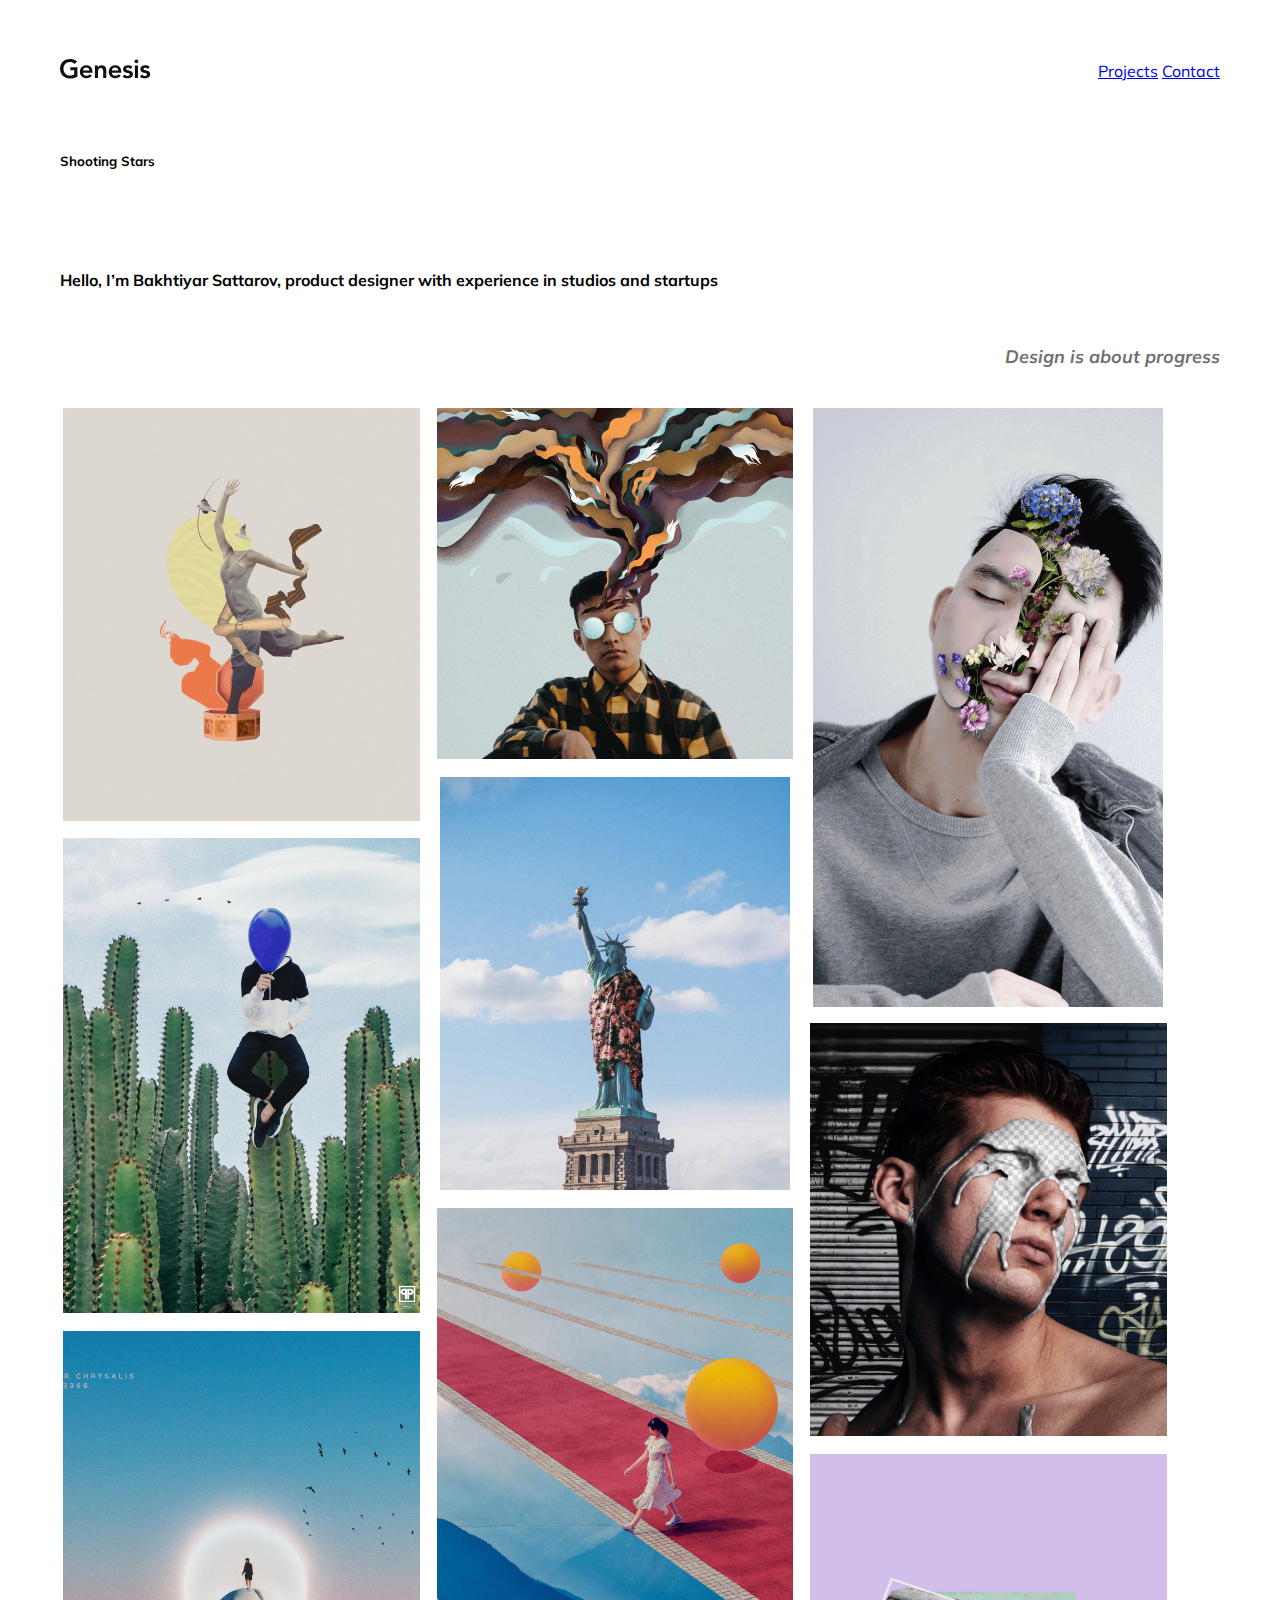
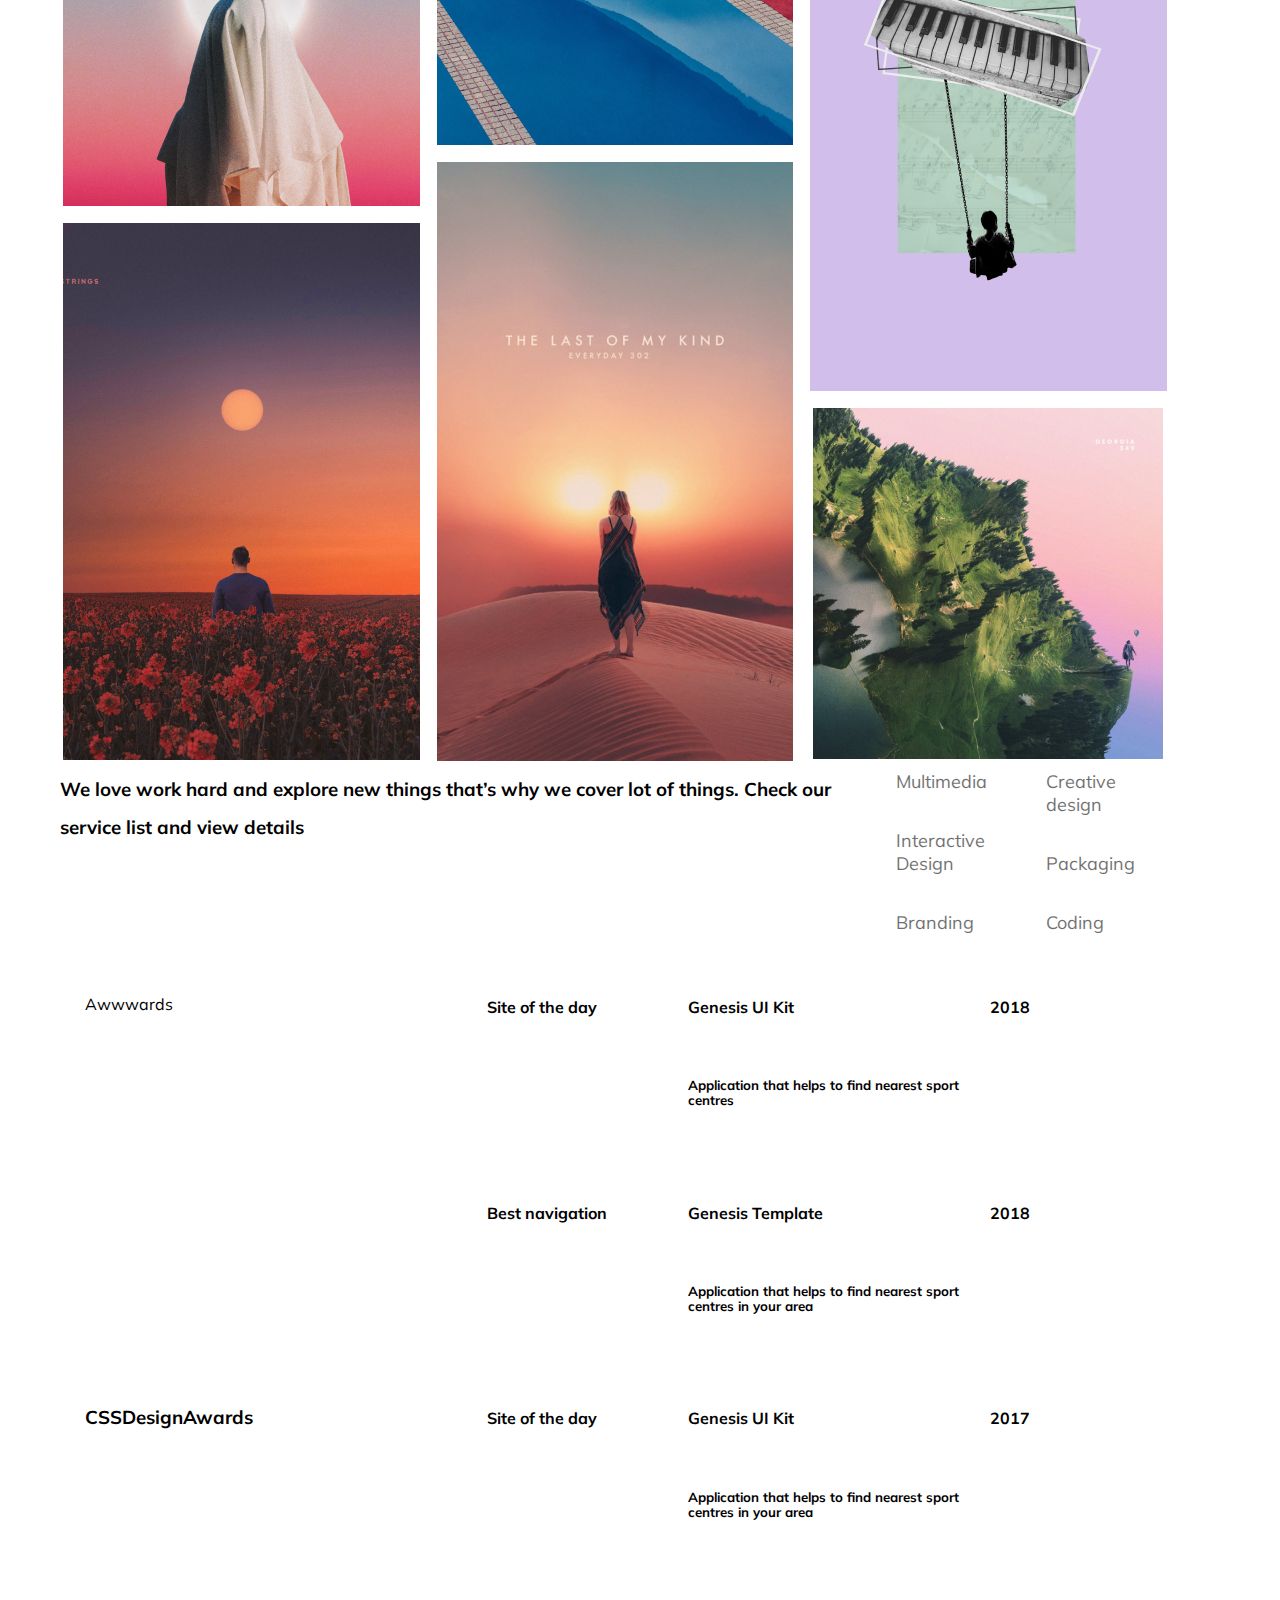
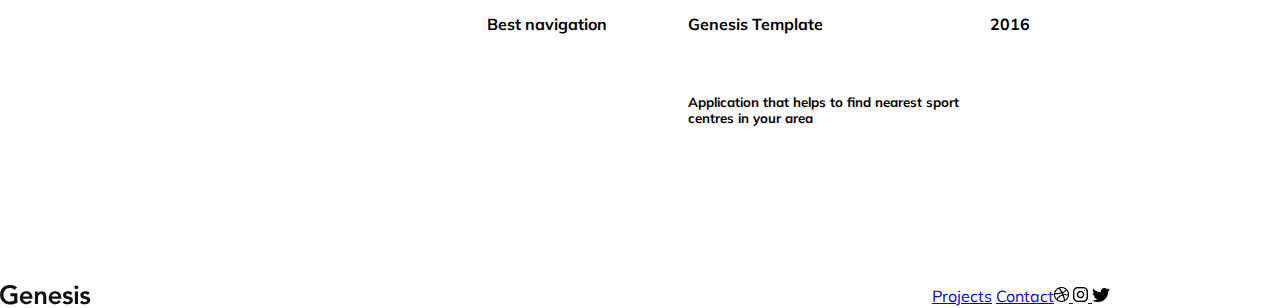
==== index.html @ d8b698b2 "fix margins" ====
<!DOCTYPE html>
<html lang="en">
<head>
    <meta charset="UTF-8">
    <meta http-equiv="X-UA-Compatible" content="IE=edge">
    <meta name="viewport" content="width=device-width, initial-scale=1.0">
  <link rel="stylesheet" href="styles/index.css">
  <link rel="stylesheet" href="normalize.css">

  <link rel="preconnect" href="https://fonts.googleapis.com">
  <link rel="preconnect" href="https://fonts.gstatic.com" crossorigin>
  <link href="https://fonts.googleapis.com/css2?family=Mulish&display=swap" rel="stylesheet">
  <title>Home</title>
</head>
<body>
    <main>
    <section>
        
            <header class="header">
                <div class="header-logo">
                
                    <img class="genesis" src="images/Logo.svg" alt="genesis">
                </div>
                <nav>
                    <div class="nav">
                        <div class="">
                              <a href="pages/project-detail.html">Projects</a>
                              <a href="pages/contact.html">Contact</a>
                   </div>  </div>
                </nav>
            </header>
     
        <div>
            <br><br>
        <div class="text">
                <h5>Shooting Stars</h5>
                <br>
                <h4>Hello, I’m Bakhtiyar Sattarov,
                 product designer with experience
                     in studios and startups</h4>
                    </div>

        <div class="progress">
            <h4>Design is about progress</h4>
      
    </div>
    </div>
 </section>





 <section >
    
    <div class="container1">
        <figure class="Rectangle "><img src="images/Rectangle.png" alt="Rectangle"></figure>
        <figure class="Rectangle2"><img src="images/Rectangle2.png" alt="Rectangle2"></figure>
        <figure class="Rectangle3"><img src="images/Rectangle3.png" alt="Rectangle3"></figure>
        <figure class="Rectangle4"><img src="images/Rectangle4.png" alt="Rectangle4"></figure>
        <figure class="Rectangle5"><img src="images/Rectangle5.png" alt="Rectangle5"></figure>
        <figure class="Rectangle6"><img src="images/Rectangle6.png" alt="Rectangle6"></figure>
        <figure class="Rectangle7"><img src="images/Rectangle7.png" alt="Rectangle7"></figure>
        <figure class="Rectangle8"><img src="images/Rectangle8.png" alt="Rectangle8"></figure>
        <figure class="Rectangle9"><img src="images/Rectangle9.png" alt="Rectangle9"></figure>
        <figure class="Rectangle10"><img src="images/Rectangle10.png" alt="Rectangle10"></figure>
        <figure class="Rectangle11"><img src="images/Rectangle11.png" alt="Rectangle11"></figure>
        <figure class="Rectangle12"><img src="images/Rectangle12.png" alt="Rectangle12"></figure>
      
    </div>

 </section>

 <section class="text">
    <div class="text1"><h3>We love work hard and explore new things that’s why we 
        cover lot of things. Check our service list and view details</h3>
  
    <div><li>
        <ol> Multimedia </ol>
        <ol>  Interactive Design</ol>
        <ol>Branding</ol>
    </li>
</div>
<div>
        <li>
        <ol>Creative design</ol>
        <ol> Packaging</ol>
       <ol> Coding </ol>
    
    </li>
    </div>
</div>
 </section>
 
     <section>

     <div class="container2">
        <div class="Awwwards"><h3></h3>Awwwards</div>
        <div class="CSSDesignAwards"><h3>CSSDesignAwards</h3></div>
        <div class="Site-of-the-day1"><h4>Site of the day</h4></div>
        <div class="Best-navigation1"><h4>Best navigation</h4></div>
        <div class="Site-of-the-day2"><h4>Site of the day</h4></div>
        <div class="Best-navigation2"><h4>Best navigation</h4></div>
             <div class="Genesis-UI-Kit1"><h4>Genesis UI Kit</h4>
                 <br>
                 <h5>Application that helps to find nearest sport centres</h5>
            </div>
                <div class="Genesis-Template1"><h4>Genesis Template</h4>
                  <br>
                  <h5>Application that helps to find nearest sport centres
                     in your area</h5>
                </div>
            <div class="Genesis-UI-Kit2"><h4>Genesis UI Kit</h4>
                <br>
                <h5>Application that helps to find nearest sport centres
                     in your area</h5>
            </div>
             <div class="Genesis-Template2"><h4>Genesis Template</h4>
                 <br>
                 <h5>Application that helps to find nearest sport centres
                  in your area</h5>
            </div>
        <div class="year1"><h4>2018</h4></div>
        <div class="year2"><h4>2018</h4></div>
        <div class="year3"><h4>2017</h4></div>
        <div class="year4"><h4>2016</h4></div>
    </div>
 </section>
</main>
</body>


 <section>
    <footer>
        <div class="footer-logo">
                
                <img class="genesis" src="images/Logo.svg" alt="genesis">
         </div>
             <div class="nav">
                  <div class="">
                        <a href="pages/project-detail.html">Projects</a>
                        <a href="pages/contact.html">Contact</a>
             </div>
                   <div>
                      <a href="https://dribbble.com"> <img src="images/dribbble-logo.png" alt="dribbble"> </a>
                      <a href="https://instagram.com"> <img src="images/instagram.png" alt="instagram"> </a>
                     <a href="https://twitter.com"> <img src="images/twitter-logo-silhouette.png" alt="twitter"> </a>
                    </div>
                  
                </div>
            </footer>
    </section>


</html>
---- styles/index.css ----
a {
  font-family: "Mulish", sans-serif;
}
a:hover {
  color: red;
}

.container1 {
  display: -ms-grid;
  display: grid;
  -ms-grid-columns: 1fr 10px 1fr 10px 1fr 10px 1fr 10px 1fr 10px 1fr 10px 1fr 10px 1fr 10px 1fr;
  grid-template-columns: repeat(9, 1fr);
  -ms-grid-rows: 1fr 10px 1fr 10px 1fr 10px 1fr 10px 1fr 10px 1fr 10px 1fr 10px 1fr 10px 1fr 10px 1fr 10px 1fr 10px 1fr 10px 1fr 10px 1fr 10px 1fr 10px 1fr 10px 1fr 10px 1fr 10px 1fr 10px 1fr 10px 1fr 10px 1fr 10px 1fr 10px 1fr 10px 1fr 10px 1fr 10px 1fr 10px 1fr 10px 1fr 10px 1fr 10px 1fr 10px 1fr;
  grid-template-rows: repeat(32, 1fr);
  background: white;
  padding: 0px;
  gap: 10px;
  width: 1110px;
  height: 1960px;
  left: 125px;
  top: 575px;
  justify-items: center;
}

.container1 > *:nth-child(1) {
  -ms-grid-row: 1;
  -ms-grid-column: 1;
}

.container1 > *:nth-child(2) {
  -ms-grid-row: 1;
  -ms-grid-column: 3;
}

.container1 > *:nth-child(3) {
  -ms-grid-row: 1;
  -ms-grid-column: 5;
}

.container1 > *:nth-child(4) {
  -ms-grid-row: 1;
  -ms-grid-column: 7;
}

.container1 > *:nth-child(5) {
  -ms-grid-row: 1;
  -ms-grid-column: 9;
}

.container1 > *:nth-child(6) {
  -ms-grid-row: 1;
  -ms-grid-column: 11;
}

.container1 > *:nth-child(7) {
  -ms-grid-row: 1;
  -ms-grid-column: 13;
}

.container1 > *:nth-child(8) {
  -ms-grid-row: 1;
  -ms-grid-column: 15;
}

.container1 > *:nth-child(9) {
  -ms-grid-row: 1;
  -ms-grid-column: 17;
}

.container1 > *:nth-child(10) {
  -ms-grid-row: 3;
  -ms-grid-column: 1;
}

.container1 > *:nth-child(11) {
  -ms-grid-row: 3;
  -ms-grid-column: 3;
}

.container1 > *:nth-child(12) {
  -ms-grid-row: 3;
  -ms-grid-column: 5;
}

.container1 > *:nth-child(13) {
  -ms-grid-row: 3;
  -ms-grid-column: 7;
}

.container1 > *:nth-child(14) {
  -ms-grid-row: 3;
  -ms-grid-column: 9;
}

.container1 > *:nth-child(15) {
  -ms-grid-row: 3;
  -ms-grid-column: 11;
}

.container1 > *:nth-child(16) {
  -ms-grid-row: 3;
  -ms-grid-column: 13;
}

.container1 > *:nth-child(17) {
  -ms-grid-row: 3;
  -ms-grid-column: 15;
}

.container1 > *:nth-child(18) {
  -ms-grid-row: 3;
  -ms-grid-column: 17;
}

.container1 > *:nth-child(19) {
  -ms-grid-row: 5;
  -ms-grid-column: 1;
}

.container1 > *:nth-child(20) {
  -ms-grid-row: 5;
  -ms-grid-column: 3;
}

.container1 > *:nth-child(21) {
  -ms-grid-row: 5;
  -ms-grid-column: 5;
}

.container1 > *:nth-child(22) {
  -ms-grid-row: 5;
  -ms-grid-column: 7;
}

.container1 > *:nth-child(23) {
  -ms-grid-row: 5;
  -ms-grid-column: 9;
}

.container1 > *:nth-child(24) {
  -ms-grid-row: 5;
  -ms-grid-column: 11;
}

.container1 > *:nth-child(25) {
  -ms-grid-row: 5;
  -ms-grid-column: 13;
}

.container1 > *:nth-child(26) {
  -ms-grid-row: 5;
  -ms-grid-column: 15;
}

.container1 > *:nth-child(27) {
  -ms-grid-row: 5;
  -ms-grid-column: 17;
}

.container1 > *:nth-child(28) {
  -ms-grid-row: 7;
  -ms-grid-column: 1;
}

.container1 > *:nth-child(29) {
  -ms-grid-row: 7;
  -ms-grid-column: 3;
}

.container1 > *:nth-child(30) {
  -ms-grid-row: 7;
  -ms-grid-column: 5;
}

.container1 > *:nth-child(31) {
  -ms-grid-row: 7;
  -ms-grid-column: 7;
}

.container1 > *:nth-child(32) {
  -ms-grid-row: 7;
  -ms-grid-column: 9;
}

.container1 > *:nth-child(33) {
  -ms-grid-row: 7;
  -ms-grid-column: 11;
}

.container1 > *:nth-child(34) {
  -ms-grid-row: 7;
  -ms-grid-column: 13;
}

.container1 > *:nth-child(35) {
  -ms-grid-row: 7;
  -ms-grid-column: 15;
}

.container1 > *:nth-child(36) {
  -ms-grid-row: 7;
  -ms-grid-column: 17;
}

.container1 > *:nth-child(37) {
  -ms-grid-row: 9;
  -ms-grid-column: 1;
}

.container1 > *:nth-child(38) {
  -ms-grid-row: 9;
  -ms-grid-column: 3;
}

.container1 > *:nth-child(39) {
  -ms-grid-row: 9;
  -ms-grid-column: 5;
}

.container1 > *:nth-child(40) {
  -ms-grid-row: 9;
  -ms-grid-column: 7;
}

.container1 > *:nth-child(41) {
  -ms-grid-row: 9;
  -ms-grid-column: 9;
}

.container1 > *:nth-child(42) {
  -ms-grid-row: 9;
  -ms-grid-column: 11;
}

.container1 > *:nth-child(43) {
  -ms-grid-row: 9;
  -ms-grid-column: 13;
}

.container1 > *:nth-child(44) {
  -ms-grid-row: 9;
  -ms-grid-column: 15;
}

.container1 > *:nth-child(45) {
  -ms-grid-row: 9;
  -ms-grid-column: 17;
}

.container1 > *:nth-child(46) {
  -ms-grid-row: 11;
  -ms-grid-column: 1;
}

.container1 > *:nth-child(47) {
  -ms-grid-row: 11;
  -ms-grid-column: 3;
}

.container1 > *:nth-child(48) {
  -ms-grid-row: 11;
  -ms-grid-column: 5;
}

.container1 > *:nth-child(49) {
  -ms-grid-row: 11;
  -ms-grid-column: 7;
}

.container1 > *:nth-child(50) {
  -ms-grid-row: 11;
  -ms-grid-column: 9;
}

.container1 > *:nth-child(51) {
  -ms-grid-row: 11;
  -ms-grid-column: 11;
}

.container1 > *:nth-child(52) {
  -ms-grid-row: 11;
  -ms-grid-column: 13;
}

.container1 > *:nth-child(53) {
  -ms-grid-row: 11;
  -ms-grid-column: 15;
}

.container1 > *:nth-child(54) {
  -ms-grid-row: 11;
  -ms-grid-column: 17;
}

.container1 > *:nth-child(55) {
  -ms-grid-row: 13;
  -ms-grid-column: 1;
}

.container1 > *:nth-child(56) {
  -ms-grid-row: 13;
  -ms-grid-column: 3;
}

.container1 > *:nth-child(57) {
  -ms-grid-row: 13;
  -ms-grid-column: 5;
}

.container1 > *:nth-child(58) {
  -ms-grid-row: 13;
  -ms-grid-column: 7;
}

.container1 > *:nth-child(59) {
  -ms-grid-row: 13;
  -ms-grid-column: 9;
}

.container1 > *:nth-child(60) {
  -ms-grid-row: 13;
  -ms-grid-column: 11;
}

.container1 > *:nth-child(61) {
  -ms-grid-row: 13;
  -ms-grid-column: 13;
}

.container1 > *:nth-child(62) {
  -ms-grid-row: 13;
  -ms-grid-column: 15;
}

.container1 > *:nth-child(63) {
  -ms-grid-row: 13;
  -ms-grid-column: 17;
}

.container1 > *:nth-child(64) {
  -ms-grid-row: 15;
  -ms-grid-column: 1;
}

.container1 > *:nth-child(65) {
  -ms-grid-row: 15;
  -ms-grid-column: 3;
}

.container1 > *:nth-child(66) {
  -ms-grid-row: 15;
  -ms-grid-column: 5;
}

.container1 > *:nth-child(67) {
  -ms-grid-row: 15;
  -ms-grid-column: 7;
}

.container1 > *:nth-child(68) {
  -ms-grid-row: 15;
  -ms-grid-column: 9;
}

.container1 > *:nth-child(69) {
  -ms-grid-row: 15;
  -ms-grid-column: 11;
}

.container1 > *:nth-child(70) {
  -ms-grid-row: 15;
  -ms-grid-column: 13;
}

.container1 > *:nth-child(71) {
  -ms-grid-row: 15;
  -ms-grid-column: 15;
}

.container1 > *:nth-child(72) {
  -ms-grid-row: 15;
  -ms-grid-column: 17;
}

.container1 > *:nth-child(73) {
  -ms-grid-row: 17;
  -ms-grid-column: 1;
}

.container1 > *:nth-child(74) {
  -ms-grid-row: 17;
  -ms-grid-column: 3;
}

.container1 > *:nth-child(75) {
  -ms-grid-row: 17;
  -ms-grid-column: 5;
}

.container1 > *:nth-child(76) {
  -ms-grid-row: 17;
  -ms-grid-column: 7;
}

.container1 > *:nth-child(77) {
  -ms-grid-row: 17;
  -ms-grid-column: 9;
}

.container1 > *:nth-child(78) {
  -ms-grid-row: 17;
  -ms-grid-column: 11;
}

.container1 > *:nth-child(79) {
  -ms-grid-row: 17;
  -ms-grid-column: 13;
}

.container1 > *:nth-child(80) {
  -ms-grid-row: 17;
  -ms-grid-column: 15;
}

.container1 > *:nth-child(81) {
  -ms-grid-row: 17;
  -ms-grid-column: 17;
}

.container1 > *:nth-child(82) {
  -ms-grid-row: 19;
  -ms-grid-column: 1;
}

.container1 > *:nth-child(83) {
  -ms-grid-row: 19;
  -ms-grid-column: 3;
}

.container1 > *:nth-child(84) {
  -ms-grid-row: 19;
  -ms-grid-column: 5;
}

.container1 > *:nth-child(85) {
  -ms-grid-row: 19;
  -ms-grid-column: 7;
}

.container1 > *:nth-child(86) {
  -ms-grid-row: 19;
  -ms-grid-column: 9;
}

.container1 > *:nth-child(87) {
  -ms-grid-row: 19;
  -ms-grid-column: 11;
}

.container1 > *:nth-child(88) {
  -ms-grid-row: 19;
  -ms-grid-column: 13;
}

.container1 > *:nth-child(89) {
  -ms-grid-row: 19;
  -ms-grid-column: 15;
}

.container1 > *:nth-child(90) {
  -ms-grid-row: 19;
  -ms-grid-column: 17;
}

.container1 > *:nth-child(91) {
  -ms-grid-row: 21;
  -ms-grid-column: 1;
}

.container1 > *:nth-child(92) {
  -ms-grid-row: 21;
  -ms-grid-column: 3;
}

.container1 > *:nth-child(93) {
  -ms-grid-row: 21;
  -ms-grid-column: 5;
}

.container1 > *:nth-child(94) {
  -ms-grid-row: 21;
  -ms-grid-column: 7;
}

.container1 > *:nth-child(95) {
  -ms-grid-row: 21;
  -ms-grid-column: 9;
}

.container1 > *:nth-child(96) {
  -ms-grid-row: 21;
  -ms-grid-column: 11;
}

.container1 > *:nth-child(97) {
  -ms-grid-row: 21;
  -ms-grid-column: 13;
}

.container1 > *:nth-child(98) {
  -ms-grid-row: 21;
  -ms-grid-column: 15;
}

.container1 > *:nth-child(99) {
  -ms-grid-row: 21;
  -ms-grid-column: 17;
}

.container1 > *:nth-child(100) {
  -ms-grid-row: 23;
  -ms-grid-column: 1;
}

.container1 > *:nth-child(101) {
  -ms-grid-row: 23;
  -ms-grid-column: 3;
}

.container1 > *:nth-child(102) {
  -ms-grid-row: 23;
  -ms-grid-column: 5;
}

.container1 > *:nth-child(103) {
  -ms-grid-row: 23;
  -ms-grid-column: 7;
}

.container1 > *:nth-child(104) {
  -ms-grid-row: 23;
  -ms-grid-column: 9;
}

.container1 > *:nth-child(105) {
  -ms-grid-row: 23;
  -ms-grid-column: 11;
}

.container1 > *:nth-child(106) {
  -ms-grid-row: 23;
  -ms-grid-column: 13;
}

.container1 > *:nth-child(107) {
  -ms-grid-row: 23;
  -ms-grid-column: 15;
}

.container1 > *:nth-child(108) {
  -ms-grid-row: 23;
  -ms-grid-column: 17;
}

.container1 > *:nth-child(109) {
  -ms-grid-row: 25;
  -ms-grid-column: 1;
}

.container1 > *:nth-child(110) {
  -ms-grid-row: 25;
  -ms-grid-column: 3;
}

.container1 > *:nth-child(111) {
  -ms-grid-row: 25;
  -ms-grid-column: 5;
}

.container1 > *:nth-child(112) {
  -ms-grid-row: 25;
  -ms-grid-column: 7;
}

.container1 > *:nth-child(113) {
  -ms-grid-row: 25;
  -ms-grid-column: 9;
}

.container1 > *:nth-child(114) {
  -ms-grid-row: 25;
  -ms-grid-column: 11;
}

.container1 > *:nth-child(115) {
  -ms-grid-row: 25;
  -ms-grid-column: 13;
}

.container1 > *:nth-child(116) {
  -ms-grid-row: 25;
  -ms-grid-column: 15;
}

.container1 > *:nth-child(117) {
  -ms-grid-row: 25;
  -ms-grid-column: 17;
}

.container1 > *:nth-child(118) {
  -ms-grid-row: 27;
  -ms-grid-column: 1;
}

.container1 > *:nth-child(119) {
  -ms-grid-row: 27;
  -ms-grid-column: 3;
}

.container1 > *:nth-child(120) {
  -ms-grid-row: 27;
  -ms-grid-column: 5;
}

.container1 > *:nth-child(121) {
  -ms-grid-row: 27;
  -ms-grid-column: 7;
}

.container1 > *:nth-child(122) {
  -ms-grid-row: 27;
  -ms-grid-column: 9;
}

.container1 > *:nth-child(123) {
  -ms-grid-row: 27;
  -ms-grid-column: 11;
}

.container1 > *:nth-child(124) {
  -ms-grid-row: 27;
  -ms-grid-column: 13;
}

.container1 > *:nth-child(125) {
  -ms-grid-row: 27;
  -ms-grid-column: 15;
}

.container1 > *:nth-child(126) {
  -ms-grid-row: 27;
  -ms-grid-column: 17;
}

.container1 > *:nth-child(127) {
  -ms-grid-row: 29;
  -ms-grid-column: 1;
}

.container1 > *:nth-child(128) {
  -ms-grid-row: 29;
  -ms-grid-column: 3;
}

.container1 > *:nth-child(129) {
  -ms-grid-row: 29;
  -ms-grid-column: 5;
}

.container1 > *:nth-child(130) {
  -ms-grid-row: 29;
  -ms-grid-column: 7;
}

.container1 > *:nth-child(131) {
  -ms-grid-row: 29;
  -ms-grid-column: 9;
}

.container1 > *:nth-child(132) {
  -ms-grid-row: 29;
  -ms-grid-column: 11;
}

.container1 > *:nth-child(133) {
  -ms-grid-row: 29;
  -ms-grid-column: 13;
}

.container1 > *:nth-child(134) {
  -ms-grid-row: 29;
  -ms-grid-column: 15;
}

.container1 > *:nth-child(135) {
  -ms-grid-row: 29;
  -ms-grid-column: 17;
}

.container1 > *:nth-child(136) {
  -ms-grid-row: 31;
  -ms-grid-column: 1;
}

.container1 > *:nth-child(137) {
  -ms-grid-row: 31;
  -ms-grid-column: 3;
}

.container1 > *:nth-child(138) {
  -ms-grid-row: 31;
  -ms-grid-column: 5;
}

.container1 > *:nth-child(139) {
  -ms-grid-row: 31;
  -ms-grid-column: 7;
}

.container1 > *:nth-child(140) {
  -ms-grid-row: 31;
  -ms-grid-column: 9;
}

.container1 > *:nth-child(141) {
  -ms-grid-row: 31;
  -ms-grid-column: 11;
}

.container1 > *:nth-child(142) {
  -ms-grid-row: 31;
  -ms-grid-column: 13;
}

.container1 > *:nth-child(143) {
  -ms-grid-row: 31;
  -ms-grid-column: 15;
}

.container1 > *:nth-child(144) {
  -ms-grid-row: 31;
  -ms-grid-column: 17;
}

.container1 > *:nth-child(145) {
  -ms-grid-row: 33;
  -ms-grid-column: 1;
}

.container1 > *:nth-child(146) {
  -ms-grid-row: 33;
  -ms-grid-column: 3;
}

.container1 > *:nth-child(147) {
  -ms-grid-row: 33;
  -ms-grid-column: 5;
}

.container1 > *:nth-child(148) {
  -ms-grid-row: 33;
  -ms-grid-column: 7;
}

.container1 > *:nth-child(149) {
  -ms-grid-row: 33;
  -ms-grid-column: 9;
}

.container1 > *:nth-child(150) {
  -ms-grid-row: 33;
  -ms-grid-column: 11;
}

.container1 > *:nth-child(151) {
  -ms-grid-row: 33;
  -ms-grid-column: 13;
}

.container1 > *:nth-child(152) {
  -ms-grid-row: 33;
  -ms-grid-column: 15;
}

.container1 > *:nth-child(153) {
  -ms-grid-row: 33;
  -ms-grid-column: 17;
}

.container1 > *:nth-child(154) {
  -ms-grid-row: 35;
  -ms-grid-column: 1;
}

.container1 > *:nth-child(155) {
  -ms-grid-row: 35;
  -ms-grid-column: 3;
}

.container1 > *:nth-child(156) {
  -ms-grid-row: 35;
  -ms-grid-column: 5;
}

.container1 > *:nth-child(157) {
  -ms-grid-row: 35;
  -ms-grid-column: 7;
}

.container1 > *:nth-child(158) {
  -ms-grid-row: 35;
  -ms-grid-column: 9;
}

.container1 > *:nth-child(159) {
  -ms-grid-row: 35;
  -ms-grid-column: 11;
}

.container1 > *:nth-child(160) {
  -ms-grid-row: 35;
  -ms-grid-column: 13;
}

.container1 > *:nth-child(161) {
  -ms-grid-row: 35;
  -ms-grid-column: 15;
}

.container1 > *:nth-child(162) {
  -ms-grid-row: 35;
  -ms-grid-column: 17;
}

.container1 > *:nth-child(163) {
  -ms-grid-row: 37;
  -ms-grid-column: 1;
}

.container1 > *:nth-child(164) {
  -ms-grid-row: 37;
  -ms-grid-column: 3;
}

.container1 > *:nth-child(165) {
  -ms-grid-row: 37;
  -ms-grid-column: 5;
}

.container1 > *:nth-child(166) {
  -ms-grid-row: 37;
  -ms-grid-column: 7;
}

.container1 > *:nth-child(167) {
  -ms-grid-row: 37;
  -ms-grid-column: 9;
}

.container1 > *:nth-child(168) {
  -ms-grid-row: 37;
  -ms-grid-column: 11;
}

.container1 > *:nth-child(169) {
  -ms-grid-row: 37;
  -ms-grid-column: 13;
}

.container1 > *:nth-child(170) {
  -ms-grid-row: 37;
  -ms-grid-column: 15;
}

.container1 > *:nth-child(171) {
  -ms-grid-row: 37;
  -ms-grid-column: 17;
}

.container1 > *:nth-child(172) {
  -ms-grid-row: 39;
  -ms-grid-column: 1;
}

.container1 > *:nth-child(173) {
  -ms-grid-row: 39;
  -ms-grid-column: 3;
}

.container1 > *:nth-child(174) {
  -ms-grid-row: 39;
  -ms-grid-column: 5;
}

.container1 > *:nth-child(175) {
  -ms-grid-row: 39;
  -ms-grid-column: 7;
}

.container1 > *:nth-child(176) {
  -ms-grid-row: 39;
  -ms-grid-column: 9;
}

.container1 > *:nth-child(177) {
  -ms-grid-row: 39;
  -ms-grid-column: 11;
}

.container1 > *:nth-child(178) {
  -ms-grid-row: 39;
  -ms-grid-column: 13;
}

.container1 > *:nth-child(179) {
  -ms-grid-row: 39;
  -ms-grid-column: 15;
}

.container1 > *:nth-child(180) {
  -ms-grid-row: 39;
  -ms-grid-column: 17;
}

.container1 > *:nth-child(181) {
  -ms-grid-row: 41;
  -ms-grid-column: 1;
}

.container1 > *:nth-child(182) {
  -ms-grid-row: 41;
  -ms-grid-column: 3;
}

.container1 > *:nth-child(183) {
  -ms-grid-row: 41;
  -ms-grid-column: 5;
}

.container1 > *:nth-child(184) {
  -ms-grid-row: 41;
  -ms-grid-column: 7;
}

.container1 > *:nth-child(185) {
  -ms-grid-row: 41;
  -ms-grid-column: 9;
}

.container1 > *:nth-child(186) {
  -ms-grid-row: 41;
  -ms-grid-column: 11;
}

.container1 > *:nth-child(187) {
  -ms-grid-row: 41;
  -ms-grid-column: 13;
}

.container1 > *:nth-child(188) {
  -ms-grid-row: 41;
  -ms-grid-column: 15;
}

.container1 > *:nth-child(189) {
  -ms-grid-row: 41;
  -ms-grid-column: 17;
}

.container1 > *:nth-child(190) {
  -ms-grid-row: 43;
  -ms-grid-column: 1;
}

.container1 > *:nth-child(191) {
  -ms-grid-row: 43;
  -ms-grid-column: 3;
}

.container1 > *:nth-child(192) {
  -ms-grid-row: 43;
  -ms-grid-column: 5;
}

.container1 > *:nth-child(193) {
  -ms-grid-row: 43;
  -ms-grid-column: 7;
}

.container1 > *:nth-child(194) {
  -ms-grid-row: 43;
  -ms-grid-column: 9;
}

.container1 > *:nth-child(195) {
  -ms-grid-row: 43;
  -ms-grid-column: 11;
}

.container1 > *:nth-child(196) {
  -ms-grid-row: 43;
  -ms-grid-column: 13;
}

.container1 > *:nth-child(197) {
  -ms-grid-row: 43;
  -ms-grid-column: 15;
}

.container1 > *:nth-child(198) {
  -ms-grid-row: 43;
  -ms-grid-column: 17;
}

.container1 > *:nth-child(199) {
  -ms-grid-row: 45;
  -ms-grid-column: 1;
}

.container1 > *:nth-child(200) {
  -ms-grid-row: 45;
  -ms-grid-column: 3;
}

.container1 > *:nth-child(201) {
  -ms-grid-row: 45;
  -ms-grid-column: 5;
}

.container1 > *:nth-child(202) {
  -ms-grid-row: 45;
  -ms-grid-column: 7;
}

.container1 > *:nth-child(203) {
  -ms-grid-row: 45;
  -ms-grid-column: 9;
}

.container1 > *:nth-child(204) {
  -ms-grid-row: 45;
  -ms-grid-column: 11;
}

.container1 > *:nth-child(205) {
  -ms-grid-row: 45;
  -ms-grid-column: 13;
}

.container1 > *:nth-child(206) {
  -ms-grid-row: 45;
  -ms-grid-column: 15;
}

.container1 > *:nth-child(207) {
  -ms-grid-row: 45;
  -ms-grid-column: 17;
}

.container1 > *:nth-child(208) {
  -ms-grid-row: 47;
  -ms-grid-column: 1;
}

.container1 > *:nth-child(209) {
  -ms-grid-row: 47;
  -ms-grid-column: 3;
}

.container1 > *:nth-child(210) {
  -ms-grid-row: 47;
  -ms-grid-column: 5;
}

.container1 > *:nth-child(211) {
  -ms-grid-row: 47;
  -ms-grid-column: 7;
}

.container1 > *:nth-child(212) {
  -ms-grid-row: 47;
  -ms-grid-column: 9;
}

.container1 > *:nth-child(213) {
  -ms-grid-row: 47;
  -ms-grid-column: 11;
}

.container1 > *:nth-child(214) {
  -ms-grid-row: 47;
  -ms-grid-column: 13;
}

.container1 > *:nth-child(215) {
  -ms-grid-row: 47;
  -ms-grid-column: 15;
}

.container1 > *:nth-child(216) {
  -ms-grid-row: 47;
  -ms-grid-column: 17;
}

.container1 > *:nth-child(217) {
  -ms-grid-row: 49;
  -ms-grid-column: 1;
}

.container1 > *:nth-child(218) {
  -ms-grid-row: 49;
  -ms-grid-column: 3;
}

.container1 > *:nth-child(219) {
  -ms-grid-row: 49;
  -ms-grid-column: 5;
}

.container1 > *:nth-child(220) {
  -ms-grid-row: 49;
  -ms-grid-column: 7;
}

.container1 > *:nth-child(221) {
  -ms-grid-row: 49;
  -ms-grid-column: 9;
}

.container1 > *:nth-child(222) {
  -ms-grid-row: 49;
  -ms-grid-column: 11;
}

.container1 > *:nth-child(223) {
  -ms-grid-row: 49;
  -ms-grid-column: 13;
}

.container1 > *:nth-child(224) {
  -ms-grid-row: 49;
  -ms-grid-column: 15;
}

.container1 > *:nth-child(225) {
  -ms-grid-row: 49;
  -ms-grid-column: 17;
}

.container1 > *:nth-child(226) {
  -ms-grid-row: 51;
  -ms-grid-column: 1;
}

.container1 > *:nth-child(227) {
  -ms-grid-row: 51;
  -ms-grid-column: 3;
}

.container1 > *:nth-child(228) {
  -ms-grid-row: 51;
  -ms-grid-column: 5;
}

.container1 > *:nth-child(229) {
  -ms-grid-row: 51;
  -ms-grid-column: 7;
}

.container1 > *:nth-child(230) {
  -ms-grid-row: 51;
  -ms-grid-column: 9;
}

.container1 > *:nth-child(231) {
  -ms-grid-row: 51;
  -ms-grid-column: 11;
}

.container1 > *:nth-child(232) {
  -ms-grid-row: 51;
  -ms-grid-column: 13;
}

.container1 > *:nth-child(233) {
  -ms-grid-row: 51;
  -ms-grid-column: 15;
}

.container1 > *:nth-child(234) {
  -ms-grid-row: 51;
  -ms-grid-column: 17;
}

.container1 > *:nth-child(235) {
  -ms-grid-row: 53;
  -ms-grid-column: 1;
}

.container1 > *:nth-child(236) {
  -ms-grid-row: 53;
  -ms-grid-column: 3;
}

.container1 > *:nth-child(237) {
  -ms-grid-row: 53;
  -ms-grid-column: 5;
}

.container1 > *:nth-child(238) {
  -ms-grid-row: 53;
  -ms-grid-column: 7;
}

.container1 > *:nth-child(239) {
  -ms-grid-row: 53;
  -ms-grid-column: 9;
}

.container1 > *:nth-child(240) {
  -ms-grid-row: 53;
  -ms-grid-column: 11;
}

.container1 > *:nth-child(241) {
  -ms-grid-row: 53;
  -ms-grid-column: 13;
}

.container1 > *:nth-child(242) {
  -ms-grid-row: 53;
  -ms-grid-column: 15;
}

.container1 > *:nth-child(243) {
  -ms-grid-row: 53;
  -ms-grid-column: 17;
}

.container1 > *:nth-child(244) {
  -ms-grid-row: 55;
  -ms-grid-column: 1;
}

.container1 > *:nth-child(245) {
  -ms-grid-row: 55;
  -ms-grid-column: 3;
}

.container1 > *:nth-child(246) {
  -ms-grid-row: 55;
  -ms-grid-column: 5;
}

.container1 > *:nth-child(247) {
  -ms-grid-row: 55;
  -ms-grid-column: 7;
}

.container1 > *:nth-child(248) {
  -ms-grid-row: 55;
  -ms-grid-column: 9;
}

.container1 > *:nth-child(249) {
  -ms-grid-row: 55;
  -ms-grid-column: 11;
}

.container1 > *:nth-child(250) {
  -ms-grid-row: 55;
  -ms-grid-column: 13;
}

.container1 > *:nth-child(251) {
  -ms-grid-row: 55;
  -ms-grid-column: 15;
}

.container1 > *:nth-child(252) {
  -ms-grid-row: 55;
  -ms-grid-column: 17;
}

.container1 > *:nth-child(253) {
  -ms-grid-row: 57;
  -ms-grid-column: 1;
}

.container1 > *:nth-child(254) {
  -ms-grid-row: 57;
  -ms-grid-column: 3;
}

.container1 > *:nth-child(255) {
  -ms-grid-row: 57;
  -ms-grid-column: 5;
}

.container1 > *:nth-child(256) {
  -ms-grid-row: 57;
  -ms-grid-column: 7;
}

.container1 > *:nth-child(257) {
  -ms-grid-row: 57;
  -ms-grid-column: 9;
}

.container1 > *:nth-child(258) {
  -ms-grid-row: 57;
  -ms-grid-column: 11;
}

.container1 > *:nth-child(259) {
  -ms-grid-row: 57;
  -ms-grid-column: 13;
}

.container1 > *:nth-child(260) {
  -ms-grid-row: 57;
  -ms-grid-column: 15;
}

.container1 > *:nth-child(261) {
  -ms-grid-row: 57;
  -ms-grid-column: 17;
}

.container1 > *:nth-child(262) {
  -ms-grid-row: 59;
  -ms-grid-column: 1;
}

.container1 > *:nth-child(263) {
  -ms-grid-row: 59;
  -ms-grid-column: 3;
}

.container1 > *:nth-child(264) {
  -ms-grid-row: 59;
  -ms-grid-column: 5;
}

.container1 > *:nth-child(265) {
  -ms-grid-row: 59;
  -ms-grid-column: 7;
}

.container1 > *:nth-child(266) {
  -ms-grid-row: 59;
  -ms-grid-column: 9;
}

.container1 > *:nth-child(267) {
  -ms-grid-row: 59;
  -ms-grid-column: 11;
}

.container1 > *:nth-child(268) {
  -ms-grid-row: 59;
  -ms-grid-column: 13;
}

.container1 > *:nth-child(269) {
  -ms-grid-row: 59;
  -ms-grid-column: 15;
}

.container1 > *:nth-child(270) {
  -ms-grid-row: 59;
  -ms-grid-column: 17;
}

.container1 > *:nth-child(271) {
  -ms-grid-row: 61;
  -ms-grid-column: 1;
}

.container1 > *:nth-child(272) {
  -ms-grid-row: 61;
  -ms-grid-column: 3;
}

.container1 > *:nth-child(273) {
  -ms-grid-row: 61;
  -ms-grid-column: 5;
}

.container1 > *:nth-child(274) {
  -ms-grid-row: 61;
  -ms-grid-column: 7;
}

.container1 > *:nth-child(275) {
  -ms-grid-row: 61;
  -ms-grid-column: 9;
}

.container1 > *:nth-child(276) {
  -ms-grid-row: 61;
  -ms-grid-column: 11;
}

.container1 > *:nth-child(277) {
  -ms-grid-row: 61;
  -ms-grid-column: 13;
}

.container1 > *:nth-child(278) {
  -ms-grid-row: 61;
  -ms-grid-column: 15;
}

.container1 > *:nth-child(279) {
  -ms-grid-row: 61;
  -ms-grid-column: 17;
}

.container1 > *:nth-child(280) {
  -ms-grid-row: 63;
  -ms-grid-column: 1;
}

.container1 > *:nth-child(281) {
  -ms-grid-row: 63;
  -ms-grid-column: 3;
}

.container1 > *:nth-child(282) {
  -ms-grid-row: 63;
  -ms-grid-column: 5;
}

.container1 > *:nth-child(283) {
  -ms-grid-row: 63;
  -ms-grid-column: 7;
}

.container1 > *:nth-child(284) {
  -ms-grid-row: 63;
  -ms-grid-column: 9;
}

.container1 > *:nth-child(285) {
  -ms-grid-row: 63;
  -ms-grid-column: 11;
}

.container1 > *:nth-child(286) {
  -ms-grid-row: 63;
  -ms-grid-column: 13;
}

.container1 > *:nth-child(287) {
  -ms-grid-row: 63;
  -ms-grid-column: 15;
}

.container1 > *:nth-child(288) {
  -ms-grid-row: 63;
  -ms-grid-column: 17;
}
.container1 .Rectangle {
  -ms-grid-row: 1;
  -ms-grid-row-span: 7;
  grid-row: 1/8;
  -ms-grid-column: 1;
  -ms-grid-column-span: 3;
  grid-column: 1/4;
}
.container1 .Rectangle2 {
  -ms-grid-row: 1;
  -ms-grid-row-span: 6;
  grid-row: 1/7;
  -ms-grid-column: 4;
  -ms-grid-column-span: 3;
  grid-column: 4/7;
}
.container1 .Rectangle3 {
  -ms-grid-row: 1;
  -ms-grid-row-span: 10;
  grid-row: 1/11;
  -ms-grid-column: 7;
  -ms-grid-column-span: 3;
  grid-column: 7/10;
}
.container1 .Rectangle4 {
  -ms-grid-row: 8;
  -ms-grid-row-span: 8;
  grid-row: 8/16;
  -ms-grid-column: 1;
  -ms-grid-column-span: 3;
  grid-column: 1/4;
}
.container1 .Rectangle5 {
  -ms-grid-row: 7;
  -ms-grid-row-span: 7;
  grid-row: 7/14;
  -ms-grid-column: 4;
  -ms-grid-column-span: 3;
  grid-column: 4/7;
}
.container1 .Rectangle6 {
  -ms-grid-row: 11;
  -ms-grid-row-span: 7;
  grid-row: 11/18;
  -ms-grid-column: 7;
  -ms-grid-column-span: 3;
  grid-column: 7/10;
}
.container1 .Rectangle7 {
  -ms-grid-row: 16;
  -ms-grid-row-span: 8;
  grid-row: 16/24;
  -ms-grid-column: 1;
  -ms-grid-column-span: 3;
  grid-column: 1/4;
}
.container1 .Rectangle8 {
  -ms-grid-row: 14;
  -ms-grid-row-span: 9;
  grid-row: 14/23;
  -ms-grid-column: 4;
  -ms-grid-column-span: 3;
  grid-column: 4/7;
}
.container1 .Rectangle9 {
  -ms-grid-row: 18;
  -ms-grid-row-span: 9;
  grid-row: 18/27;
  -ms-grid-column: 7;
  -ms-grid-column-span: 3;
  grid-column: 7/10;
}
.container1 .Rectangle10 {
  -ms-grid-row: 24;
  -ms-grid-row-span: 9;
  grid-row: 24/33;
  -ms-grid-column: 1;
  -ms-grid-column-span: 3;
  grid-column: 1/4;
}
.container1 .Rectangle11 {
  -ms-grid-row: 23;
  -ms-grid-row-span: 10;
  grid-row: 23/33;
  -ms-grid-column: 4;
  -ms-grid-column-span: 3;
  grid-column: 4/7;
}
.container1 .Rectangle12 {
  -ms-grid-row: 27;
  -ms-grid-row-span: 6;
  grid-row: 27/33;
  -ms-grid-column: 7;
  -ms-grid-column-span: 3;
  grid-column: 7/10;
}

a {
  font-family: "Mulish", sans-serif;
}
a:hover {
  color: red;
}

.container2 {
  display: -ms-grid;
  display: grid;
  -ms-grid-columns: 1fr 10px 1fr 10px 1fr 10px 1fr 10px 1fr 10px 1fr 10px 1fr 10px 1fr 10px 1fr 10px 1fr 10px 1fr 10px 1fr;
  grid-template-columns: repeat(12, 1fr);
  -ms-grid-rows: 1fr 10px 1fr 10px 1fr 10px 1fr 10px 1fr 10px 1fr 10px 1fr 10px 1fr;
  grid-template-rows: repeat(8, 1fr);
  width: 1196px;
  height: 823px;
  padding: 0px;
  gap: 10px;
  margin: 25px;
  font-family: "Mulish", sans-serif;
  border-top: 10px;
  border-bottom: 10px;
}

.container2 > *:nth-child(1) {
  -ms-grid-row: 1;
  -ms-grid-column: 1;
}

.container2 > *:nth-child(2) {
  -ms-grid-row: 1;
  -ms-grid-column: 3;
}

.container2 > *:nth-child(3) {
  -ms-grid-row: 1;
  -ms-grid-column: 5;
}

.container2 > *:nth-child(4) {
  -ms-grid-row: 1;
  -ms-grid-column: 7;
}

.container2 > *:nth-child(5) {
  -ms-grid-row: 1;
  -ms-grid-column: 9;
}

.container2 > *:nth-child(6) {
  -ms-grid-row: 1;
  -ms-grid-column: 11;
}

.container2 > *:nth-child(7) {
  -ms-grid-row: 1;
  -ms-grid-column: 13;
}

.container2 > *:nth-child(8) {
  -ms-grid-row: 1;
  -ms-grid-column: 15;
}

.container2 > *:nth-child(9) {
  -ms-grid-row: 1;
  -ms-grid-column: 17;
}

.container2 > *:nth-child(10) {
  -ms-grid-row: 1;
  -ms-grid-column: 19;
}

.container2 > *:nth-child(11) {
  -ms-grid-row: 1;
  -ms-grid-column: 21;
}

.container2 > *:nth-child(12) {
  -ms-grid-row: 1;
  -ms-grid-column: 23;
}

.container2 > *:nth-child(13) {
  -ms-grid-row: 3;
  -ms-grid-column: 1;
}

.container2 > *:nth-child(14) {
  -ms-grid-row: 3;
  -ms-grid-column: 3;
}

.container2 > *:nth-child(15) {
  -ms-grid-row: 3;
  -ms-grid-column: 5;
}

.container2 > *:nth-child(16) {
  -ms-grid-row: 3;
  -ms-grid-column: 7;
}

.container2 > *:nth-child(17) {
  -ms-grid-row: 3;
  -ms-grid-column: 9;
}

.container2 > *:nth-child(18) {
  -ms-grid-row: 3;
  -ms-grid-column: 11;
}

.container2 > *:nth-child(19) {
  -ms-grid-row: 3;
  -ms-grid-column: 13;
}

.container2 > *:nth-child(20) {
  -ms-grid-row: 3;
  -ms-grid-column: 15;
}

.container2 > *:nth-child(21) {
  -ms-grid-row: 3;
  -ms-grid-column: 17;
}

.container2 > *:nth-child(22) {
  -ms-grid-row: 3;
  -ms-grid-column: 19;
}

.container2 > *:nth-child(23) {
  -ms-grid-row: 3;
  -ms-grid-column: 21;
}

.container2 > *:nth-child(24) {
  -ms-grid-row: 3;
  -ms-grid-column: 23;
}

.container2 > *:nth-child(25) {
  -ms-grid-row: 5;
  -ms-grid-column: 1;
}

.container2 > *:nth-child(26) {
  -ms-grid-row: 5;
  -ms-grid-column: 3;
}

.container2 > *:nth-child(27) {
  -ms-grid-row: 5;
  -ms-grid-column: 5;
}

.container2 > *:nth-child(28) {
  -ms-grid-row: 5;
  -ms-grid-column: 7;
}

.container2 > *:nth-child(29) {
  -ms-grid-row: 5;
  -ms-grid-column: 9;
}

.container2 > *:nth-child(30) {
  -ms-grid-row: 5;
  -ms-grid-column: 11;
}

.container2 > *:nth-child(31) {
  -ms-grid-row: 5;
  -ms-grid-column: 13;
}

.container2 > *:nth-child(32) {
  -ms-grid-row: 5;
  -ms-grid-column: 15;
}

.container2 > *:nth-child(33) {
  -ms-grid-row: 5;
  -ms-grid-column: 17;
}

.container2 > *:nth-child(34) {
  -ms-grid-row: 5;
  -ms-grid-column: 19;
}

.container2 > *:nth-child(35) {
  -ms-grid-row: 5;
  -ms-grid-column: 21;
}

.container2 > *:nth-child(36) {
  -ms-grid-row: 5;
  -ms-grid-column: 23;
}

.container2 > *:nth-child(37) {
  -ms-grid-row: 7;
  -ms-grid-column: 1;
}

.container2 > *:nth-child(38) {
  -ms-grid-row: 7;
  -ms-grid-column: 3;
}

.container2 > *:nth-child(39) {
  -ms-grid-row: 7;
  -ms-grid-column: 5;
}

.container2 > *:nth-child(40) {
  -ms-grid-row: 7;
  -ms-grid-column: 7;
}

.container2 > *:nth-child(41) {
  -ms-grid-row: 7;
  -ms-grid-column: 9;
}

.container2 > *:nth-child(42) {
  -ms-grid-row: 7;
  -ms-grid-column: 11;
}

.container2 > *:nth-child(43) {
  -ms-grid-row: 7;
  -ms-grid-column: 13;
}

.container2 > *:nth-child(44) {
  -ms-grid-row: 7;
  -ms-grid-column: 15;
}

.container2 > *:nth-child(45) {
  -ms-grid-row: 7;
  -ms-grid-column: 17;
}

.container2 > *:nth-child(46) {
  -ms-grid-row: 7;
  -ms-grid-column: 19;
}

.container2 > *:nth-child(47) {
  -ms-grid-row: 7;
  -ms-grid-column: 21;
}

.container2 > *:nth-child(48) {
  -ms-grid-row: 7;
  -ms-grid-column: 23;
}

.container2 > *:nth-child(49) {
  -ms-grid-row: 9;
  -ms-grid-column: 1;
}

.container2 > *:nth-child(50) {
  -ms-grid-row: 9;
  -ms-grid-column: 3;
}

.container2 > *:nth-child(51) {
  -ms-grid-row: 9;
  -ms-grid-column: 5;
}

.container2 > *:nth-child(52) {
  -ms-grid-row: 9;
  -ms-grid-column: 7;
}

.container2 > *:nth-child(53) {
  -ms-grid-row: 9;
  -ms-grid-column: 9;
}

.container2 > *:nth-child(54) {
  -ms-grid-row: 9;
  -ms-grid-column: 11;
}

.container2 > *:nth-child(55) {
  -ms-grid-row: 9;
  -ms-grid-column: 13;
}

.container2 > *:nth-child(56) {
  -ms-grid-row: 9;
  -ms-grid-column: 15;
}

.container2 > *:nth-child(57) {
  -ms-grid-row: 9;
  -ms-grid-column: 17;
}

.container2 > *:nth-child(58) {
  -ms-grid-row: 9;
  -ms-grid-column: 19;
}

.container2 > *:nth-child(59) {
  -ms-grid-row: 9;
  -ms-grid-column: 21;
}

.container2 > *:nth-child(60) {
  -ms-grid-row: 9;
  -ms-grid-column: 23;
}

.container2 > *:nth-child(61) {
  -ms-grid-row: 11;
  -ms-grid-column: 1;
}

.container2 > *:nth-child(62) {
  -ms-grid-row: 11;
  -ms-grid-column: 3;
}

.container2 > *:nth-child(63) {
  -ms-grid-row: 11;
  -ms-grid-column: 5;
}

.container2 > *:nth-child(64) {
  -ms-grid-row: 11;
  -ms-grid-column: 7;
}

.container2 > *:nth-child(65) {
  -ms-grid-row: 11;
  -ms-grid-column: 9;
}

.container2 > *:nth-child(66) {
  -ms-grid-row: 11;
  -ms-grid-column: 11;
}

.container2 > *:nth-child(67) {
  -ms-grid-row: 11;
  -ms-grid-column: 13;
}

.container2 > *:nth-child(68) {
  -ms-grid-row: 11;
  -ms-grid-column: 15;
}

.container2 > *:nth-child(69) {
  -ms-grid-row: 11;
  -ms-grid-column: 17;
}

.container2 > *:nth-child(70) {
  -ms-grid-row: 11;
  -ms-grid-column: 19;
}

.container2 > *:nth-child(71) {
  -ms-grid-row: 11;
  -ms-grid-column: 21;
}

.container2 > *:nth-child(72) {
  -ms-grid-row: 11;
  -ms-grid-column: 23;
}

.container2 > *:nth-child(73) {
  -ms-grid-row: 13;
  -ms-grid-column: 1;
}

.container2 > *:nth-child(74) {
  -ms-grid-row: 13;
  -ms-grid-column: 3;
}

.container2 > *:nth-child(75) {
  -ms-grid-row: 13;
  -ms-grid-column: 5;
}

.container2 > *:nth-child(76) {
  -ms-grid-row: 13;
  -ms-grid-column: 7;
}

.container2 > *:nth-child(77) {
  -ms-grid-row: 13;
  -ms-grid-column: 9;
}

.container2 > *:nth-child(78) {
  -ms-grid-row: 13;
  -ms-grid-column: 11;
}

.container2 > *:nth-child(79) {
  -ms-grid-row: 13;
  -ms-grid-column: 13;
}

.container2 > *:nth-child(80) {
  -ms-grid-row: 13;
  -ms-grid-column: 15;
}

.container2 > *:nth-child(81) {
  -ms-grid-row: 13;
  -ms-grid-column: 17;
}

.container2 > *:nth-child(82) {
  -ms-grid-row: 13;
  -ms-grid-column: 19;
}

.container2 > *:nth-child(83) {
  -ms-grid-row: 13;
  -ms-grid-column: 21;
}

.container2 > *:nth-child(84) {
  -ms-grid-row: 13;
  -ms-grid-column: 23;
}

.container2 > *:nth-child(85) {
  -ms-grid-row: 15;
  -ms-grid-column: 1;
}

.container2 > *:nth-child(86) {
  -ms-grid-row: 15;
  -ms-grid-column: 3;
}

.container2 > *:nth-child(87) {
  -ms-grid-row: 15;
  -ms-grid-column: 5;
}

.container2 > *:nth-child(88) {
  -ms-grid-row: 15;
  -ms-grid-column: 7;
}

.container2 > *:nth-child(89) {
  -ms-grid-row: 15;
  -ms-grid-column: 9;
}

.container2 > *:nth-child(90) {
  -ms-grid-row: 15;
  -ms-grid-column: 11;
}

.container2 > *:nth-child(91) {
  -ms-grid-row: 15;
  -ms-grid-column: 13;
}

.container2 > *:nth-child(92) {
  -ms-grid-row: 15;
  -ms-grid-column: 15;
}

.container2 > *:nth-child(93) {
  -ms-grid-row: 15;
  -ms-grid-column: 17;
}

.container2 > *:nth-child(94) {
  -ms-grid-row: 15;
  -ms-grid-column: 19;
}

.container2 > *:nth-child(95) {
  -ms-grid-row: 15;
  -ms-grid-column: 21;
}

.container2 > *:nth-child(96) {
  -ms-grid-row: 15;
  -ms-grid-column: 23;
}
.container2 .Awwwards {
  -ms-grid-row: 1;
  -ms-grid-row-span: 4;
  grid-row: 1/5;
  -ms-grid-column: 1;
  -ms-grid-column-span: 4;
  grid-column: 1/5;
}
.container2 .CSSDesignAwards {
  -ms-grid-row: 5;
  -ms-grid-row-span: 4;
  grid-row: 5/9;
  -ms-grid-column: 1;
  -ms-grid-column-span: 4;
  grid-column: 1/5;
}
.container2 .Site-of-the-day1 {
  -ms-grid-row: 1;
  -ms-grid-row-span: 2;
  grid-row: 1/3;
  -ms-grid-column: 5;
  -ms-grid-column-span: 2;
  grid-column: 5/7;
}
.container2 .Best-navigation1 {
  -ms-grid-row: 3;
  -ms-grid-row-span: 2;
  grid-row: 3/5;
  -ms-grid-column: 5;
  -ms-grid-column-span: 2;
  grid-column: 5/7;
}
.container2 .Site-of-the-day2 {
  -ms-grid-row: 5;
  -ms-grid-row-span: 2;
  grid-row: 5/7;
  -ms-grid-column: 5;
  -ms-grid-column-span: 2;
  grid-column: 5/7;
}
.container2 .Best-navigation2 {
  -ms-grid-row: 7;
  -ms-grid-row-span: 2;
  grid-row: 7/9;
  -ms-grid-column: 5;
  -ms-grid-column-span: 2;
  grid-column: 5/7;
}
.container2 .Genesis-UI-Kit1 {
  -ms-grid-row: 1;
  -ms-grid-row-span: 2;
  grid-row: 1/3;
  -ms-grid-column: 7;
  -ms-grid-column-span: 3;
  grid-column: 7/10;
}
.container2 .Genesis-Template1 {
  -ms-grid-row: 3;
  -ms-grid-row-span: 2;
  grid-row: 3/5;
  -ms-grid-column: 7;
  -ms-grid-column-span: 3;
  grid-column: 7/10;
}
.container2 .Genesis-UI-Kit2 {
  -ms-grid-row: 5;
  -ms-grid-row-span: 2;
  grid-row: 5/7;
  -ms-grid-column: 7;
  -ms-grid-column-span: 3;
  grid-column: 7/10;
}
.container2 .Genesis-Template2 {
  -ms-grid-row: 7;
  -ms-grid-row-span: 3;
  grid-row: 7/10;
  -ms-grid-column: 7;
  -ms-grid-column-span: 3;
  grid-column: 7/10;
}
.container2 .year1 {
  -ms-grid-row: 1;
  -ms-grid-row-span: 2;
  grid-row: 1/3;
  -ms-grid-column: 10;
  -ms-grid-column-span: 2;
  grid-column: 10/12;
}
.container2 .year2 {
  -ms-grid-row: 3;
  -ms-grid-row-span: 2;
  grid-row: 3/5;
  -ms-grid-column: 10;
  -ms-grid-column-span: 2;
  grid-column: 10/12;
}
.container2 .year3 {
  -ms-grid-row: 5;
  -ms-grid-row-span: 2;
  grid-row: 5/7;
  -ms-grid-column: 10;
  -ms-grid-column-span: 2;
  grid-column: 10/12;
}
.container2 .year4 {
  -ms-grid-row: 7;
  -ms-grid-row-span: 2;
  grid-row: 7/9;
  -ms-grid-column: 10;
  -ms-grid-column-span: 2;
  grid-column: 10/12;
}

a {
  font-family: "Mulish", sans-serif;
}
a:hover {
  color: red;
}

header {
  margin: 0;
  display: -webkit-box;
  display: -ms-flexbox;
  display: flex;
  -webkit-box-pack: justify;
      -ms-flex-pack: justify;
          justify-content: space-between;
  -webkit-box-align: center;
      -ms-flex-align: center;
          align-items: center;
  height: 23px;
  left: 126px;
  top: 61px;
}

.text2 {
  font-family: "Mulish", sans-serif;
}

.logo {
  margin-left: 30px;
  font-size: 40px;
  font-family: "Mulish", sans-serif;
}

.nav {
  height: 23px;
  left: 126px;
  top: 61px;
  display: -webkit-box;
  display: -ms-flexbox;
  display: flex;
  -webkit-box-pack: space-evenly;
      -ms-flex-pack: space-evenly;
          justify-content: space-evenly;
  -webkit-box-align: center;
      -ms-flex-align: center;
          align-items: center;
}
.nav ul {
  list-style-type: none;
  display: -webkit-box;
  display: -ms-flexbox;
  display: flex;
}
.nav ul li {
  padding: 15px;
}

.text {
  left: 0%;
  right: 0%;
  top: 23.9%;
  bottom: 0%;
  width: 1079px;
  font-family: "Mulish", sans-serif;
  font-style: normal;
  font-weight: 700;
  line-height: 38px;
}

.text1 {
  display: -webkit-box;
  display: -ms-flexbox;
  display: flex;
}

.progress {
  left: 0%;
  right: 2.36%;
  top: calc(50% - 11.5px + 5.5px);
  font-family: "Mulish", sans-serif;
  font-style: italic;
  font-weight: 400;
  font-size: 18px;
  line-height: 23px;
  color: #111111;
  mix-blend-mode: normal;
  opacity: 0.6;
  display: -webkit-box;
  display: -ms-flexbox;
  display: flex;
  -webkit-box-pack: end;
      -ms-flex-pack: end;
          justify-content: flex-end;
}

a {
  font-family: "Mulish", sans-serif;
}
a:hover {
  color: red;
}

footer {
  font-family: "Mulish", sans-serif;
  width: 1110px;
  height: 23px;
  left: 125px;
  top: 3770px;
  display: -webkit-box;
  display: -ms-flexbox;
  display: flex;
  -webkit-box-pack: justify;
      -ms-flex-pack: justify;
          justify-content: space-between;
}

a {
  font-family: "Mulish", sans-serif;
}
a:hover {
  color: red;
}

main {
  margin: 50px;
  background: #FFFFFF;
  padding: 10px;
}

li {
  font-family: "Mulish", sans-serif;
  font-style: normal;
  font-weight: 400;
  font-size: 18px;
  line-height: 23px;
  list-style-type: none;
  color: #111111;
  display: -webkit-box;
  display: -ms-flexbox;
  display: flex;
  -webkit-box-orient: vertical;
  -webkit-box-direction: normal;
      -ms-flex-direction: column;
          flex-direction: column;
  mix-blend-mode: normal;
  opacity: 0.6;
}

a {
  font-family: "Mulish", sans-serif;
}
a:hover {
  color: red;
}
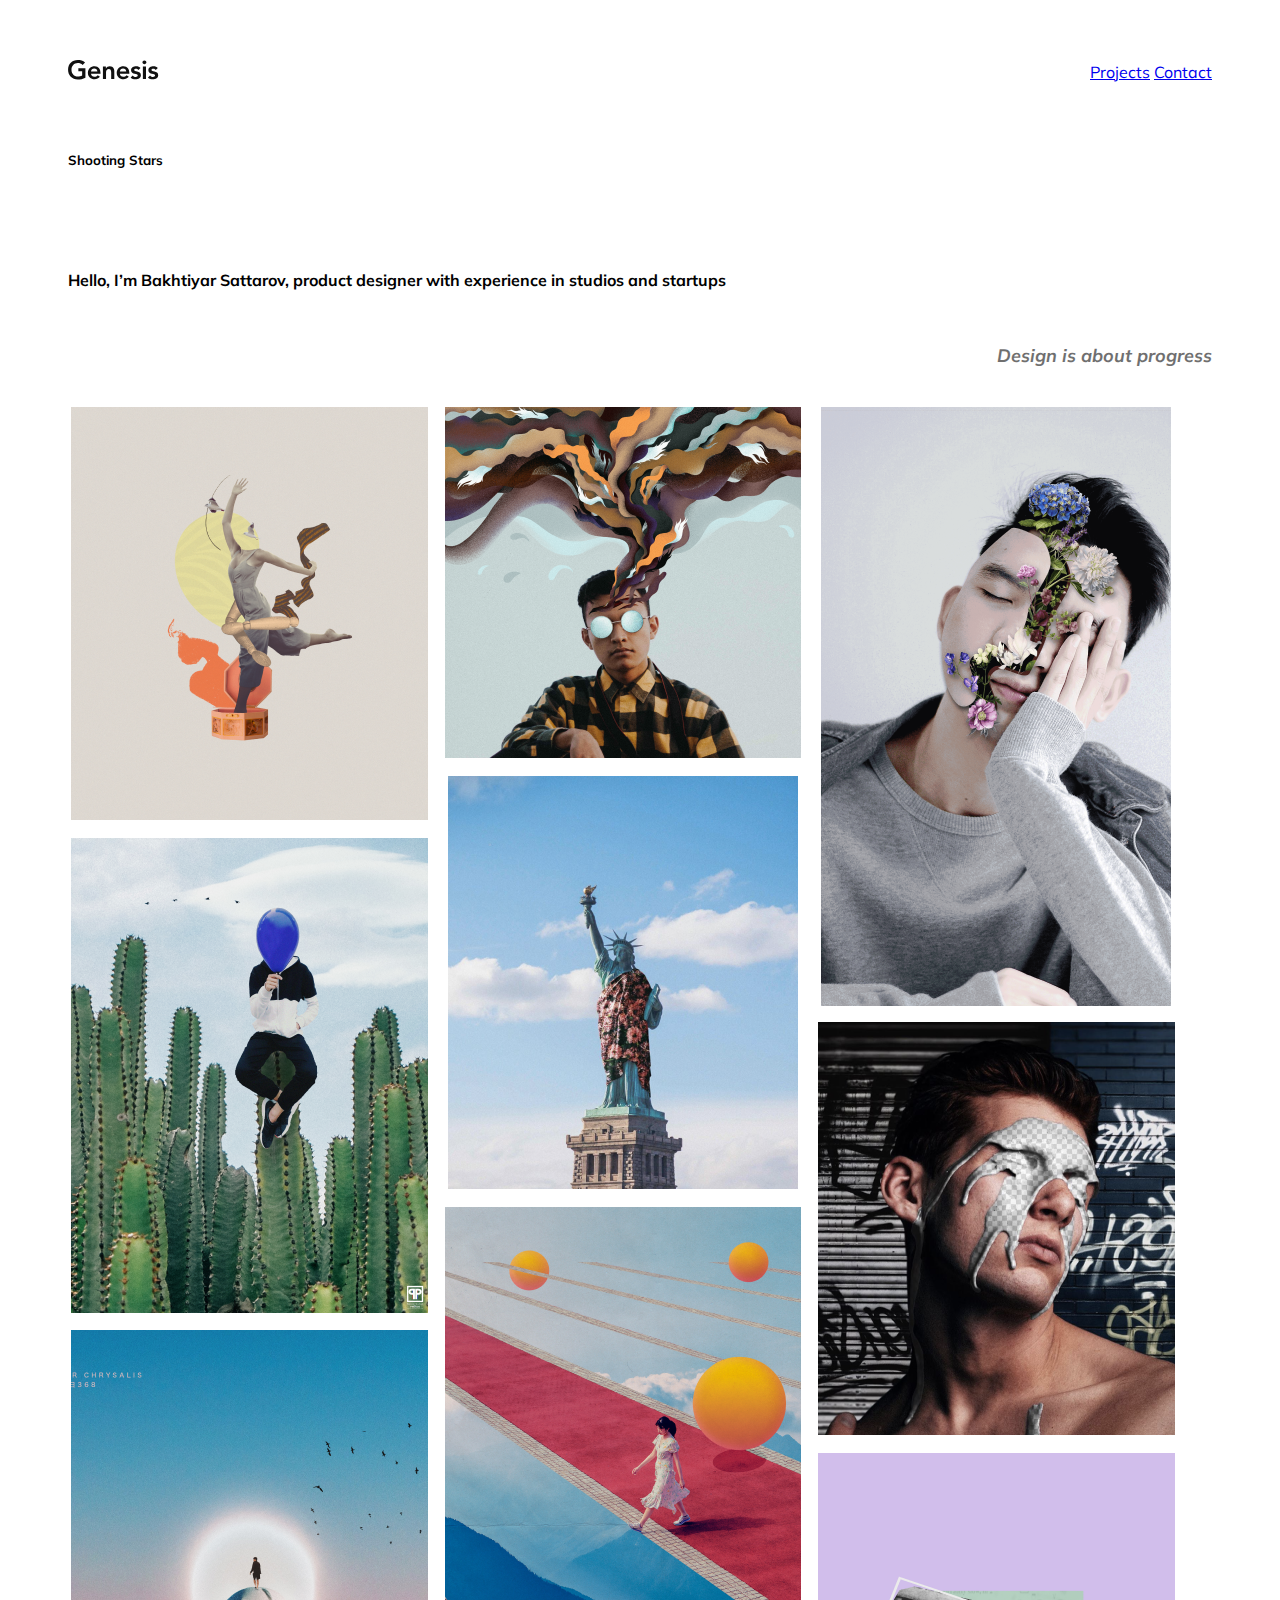
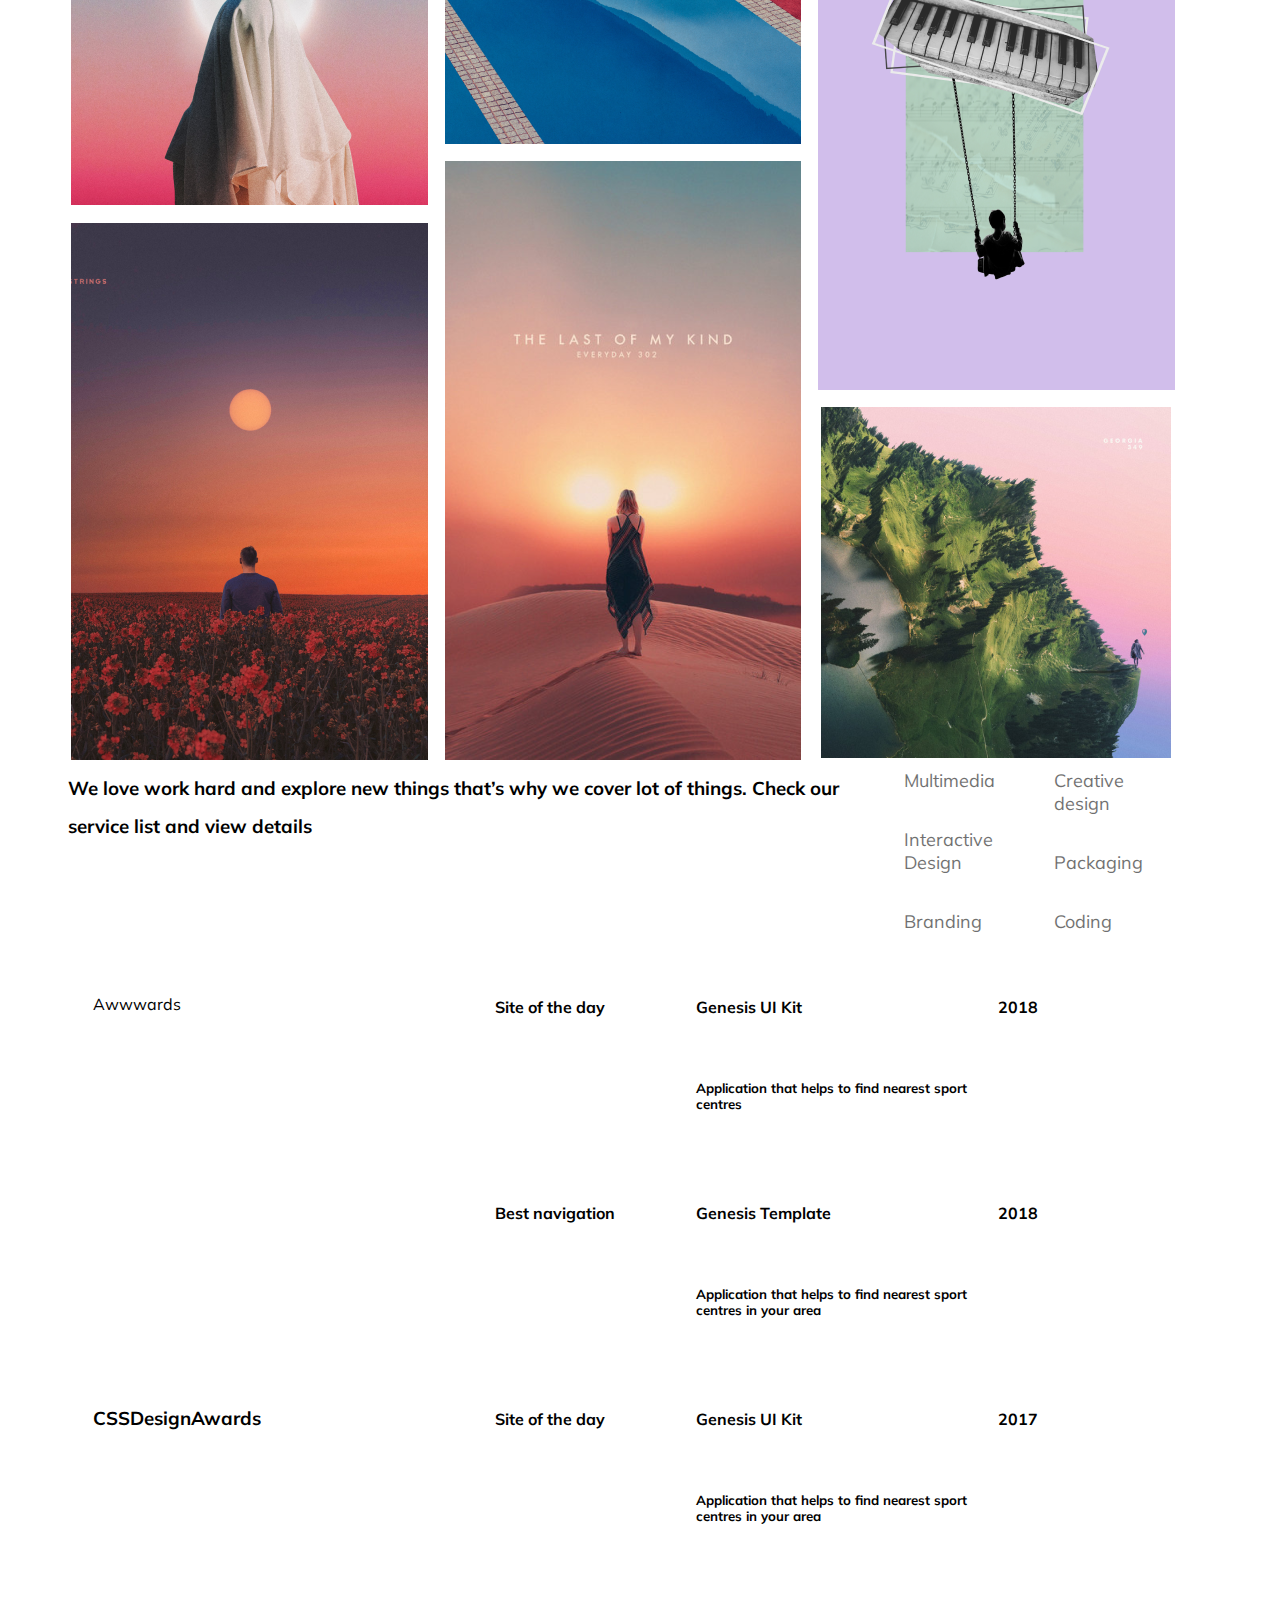
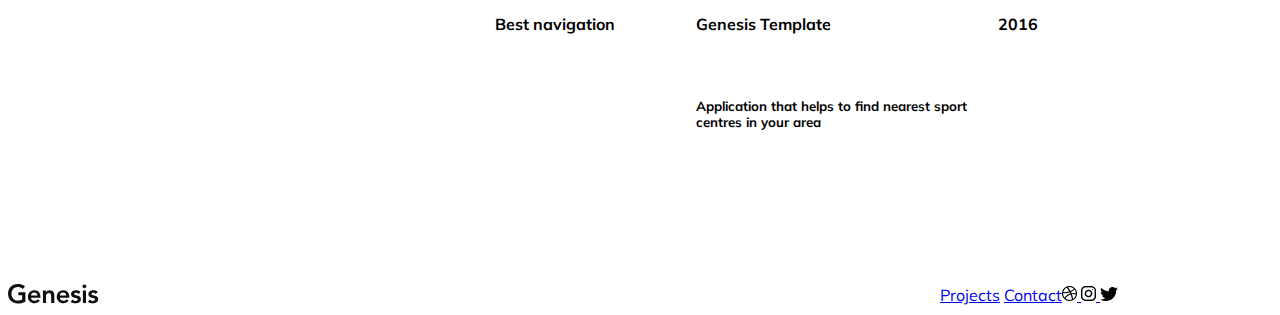
==== commit 6189fd5c: "normalize" ====
--- a/index.html
+++ b/index.html
@@ -5,7 +5,7 @@
     <meta http-equiv="X-UA-Compatible" content="IE=edge">
     <meta name="viewport" content="width=device-width, initial-scale=1.0">
   <link rel="stylesheet" href="styles/index.css">
-  <link rel="stylesheet" href="normalize.css">
+  <link rel="stylesheet" href="../genesis/styles/normalize.css">
 
   <link rel="preconnect" href="https://fonts.googleapis.com">
   <link rel="preconnect" href="https://fonts.gstatic.com" crossorigin>
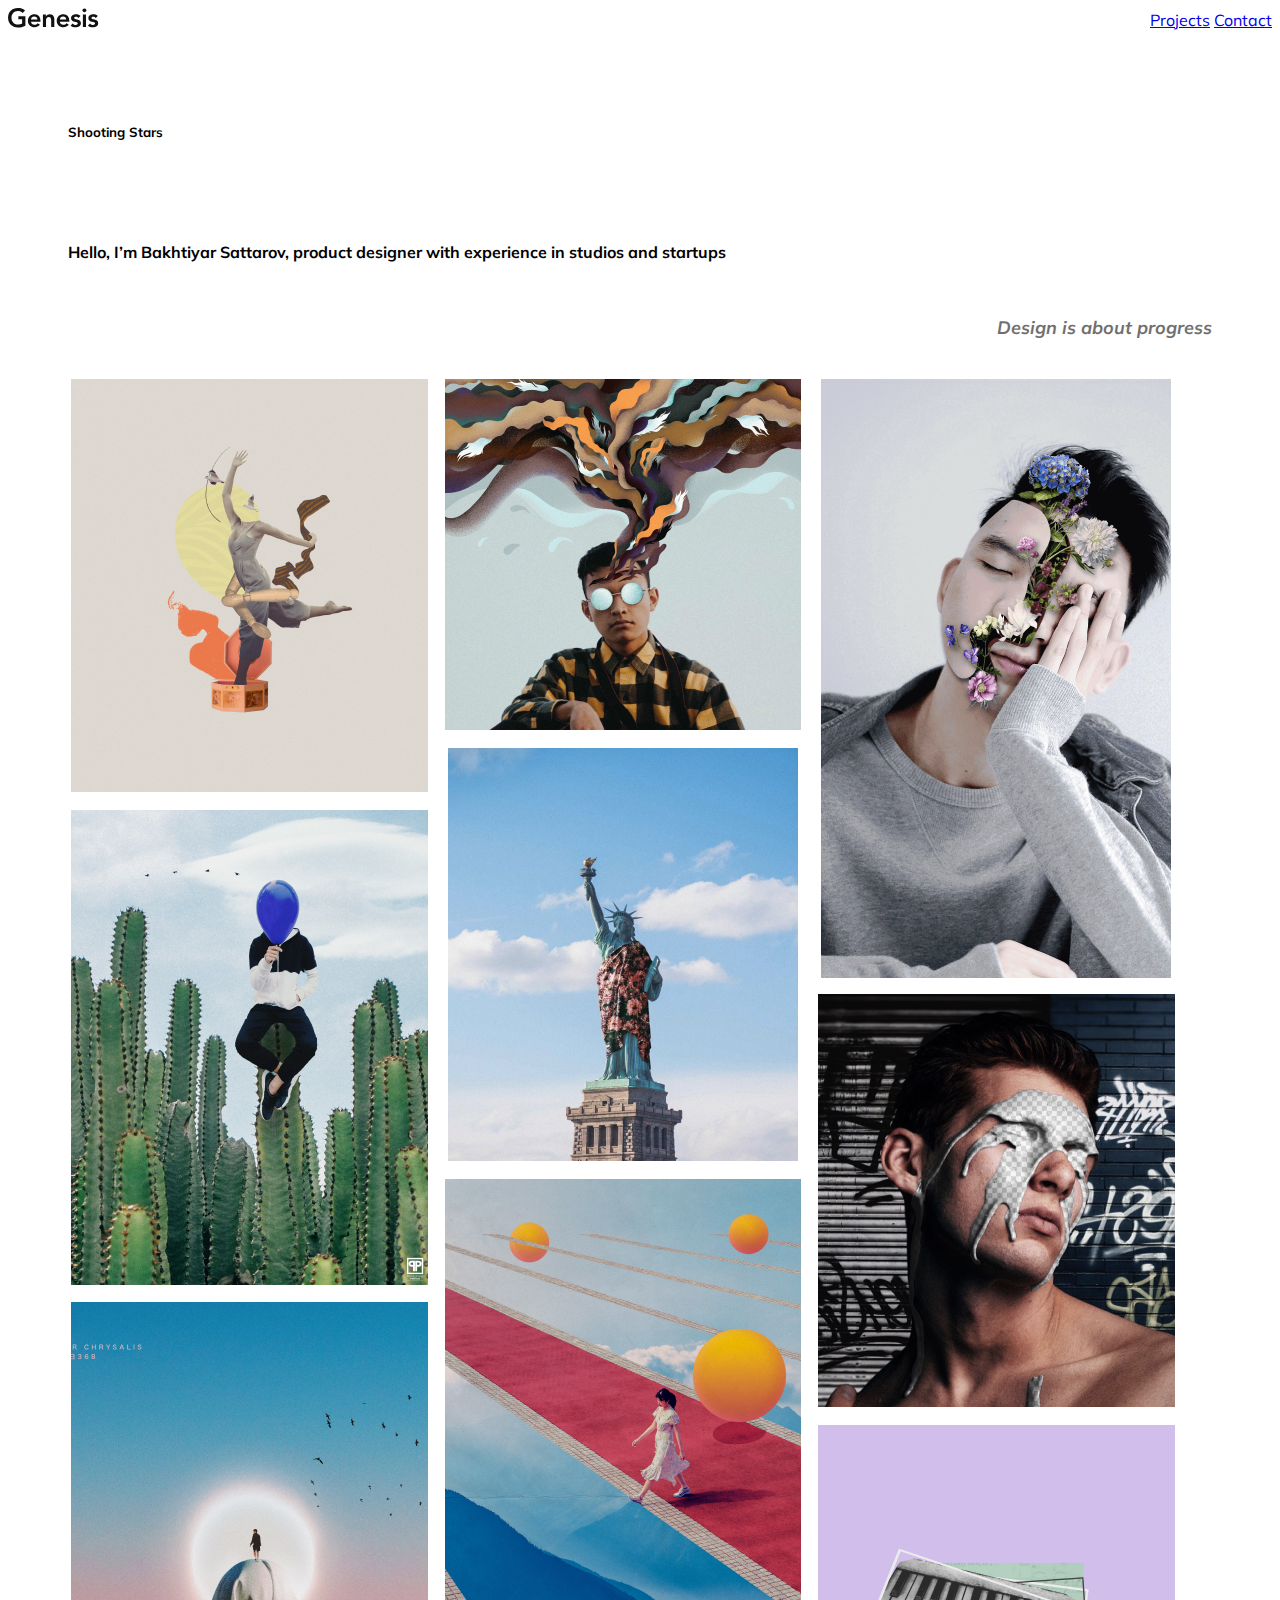
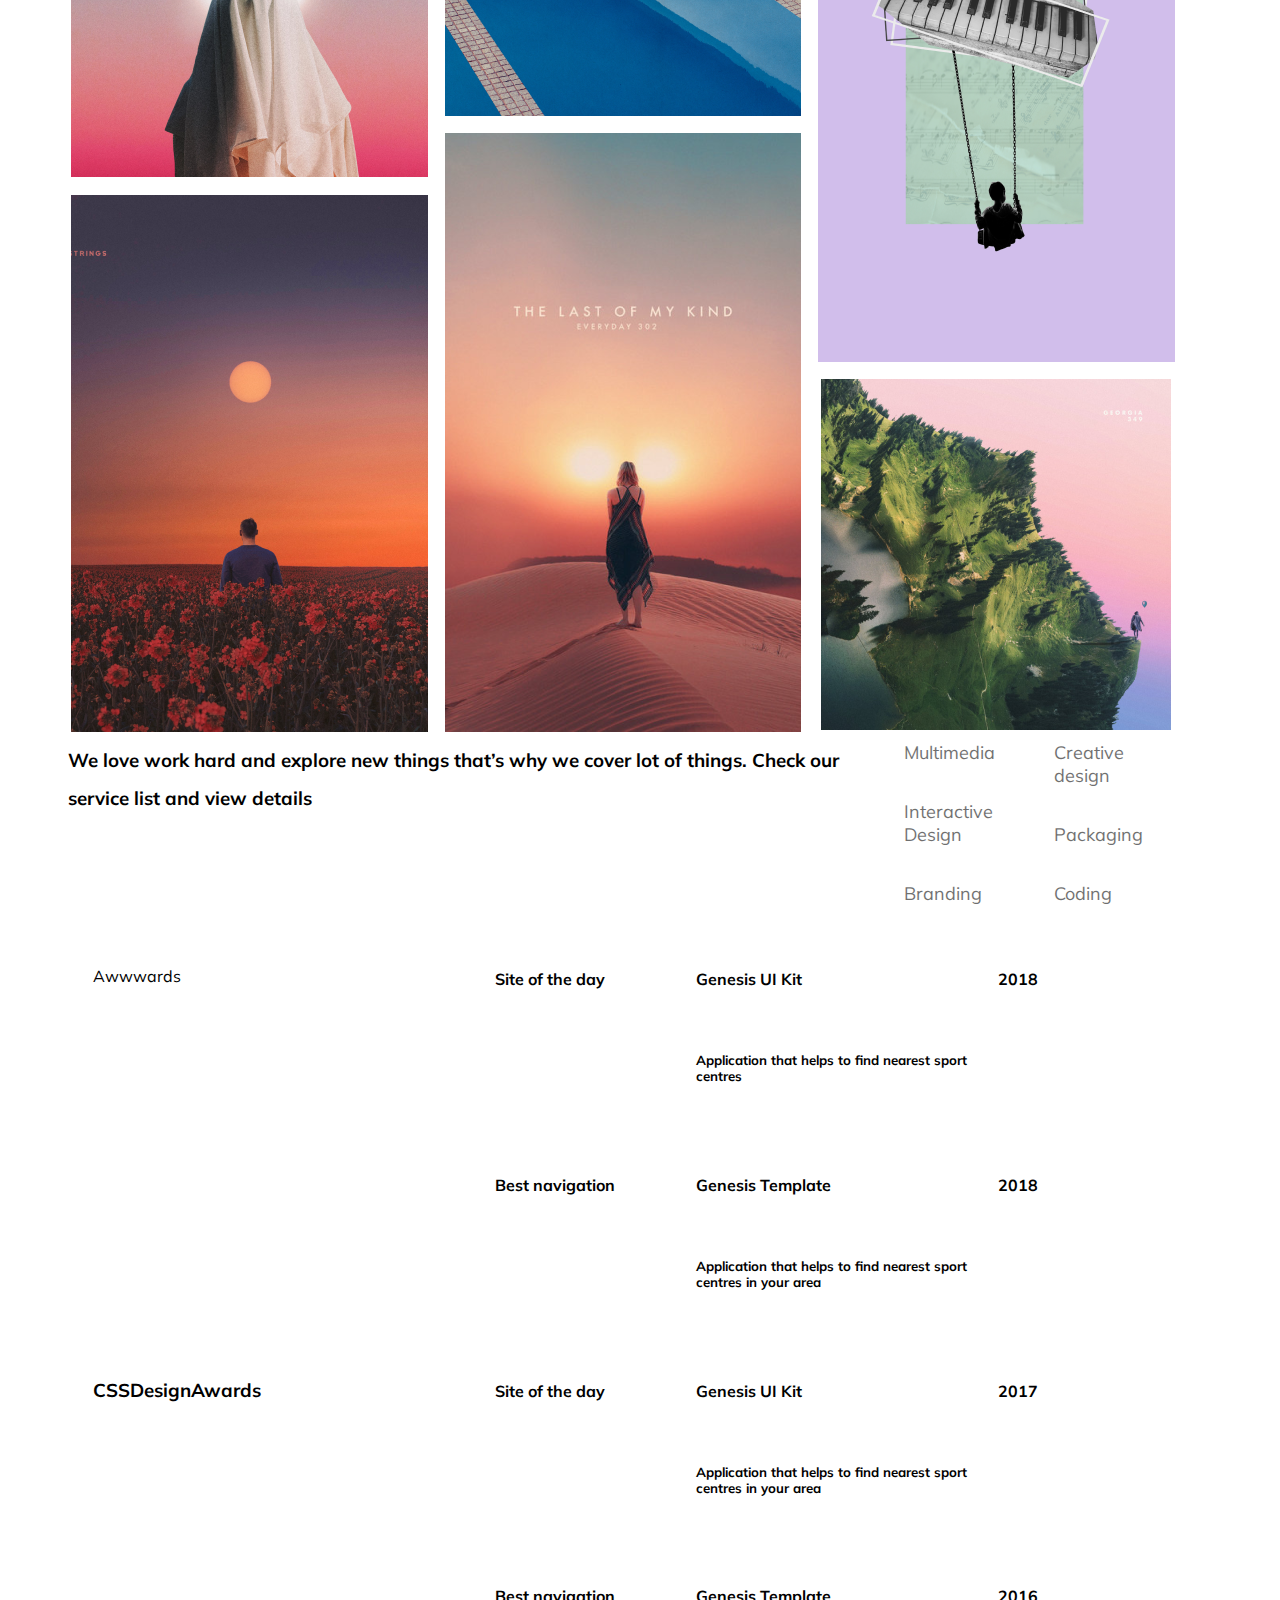
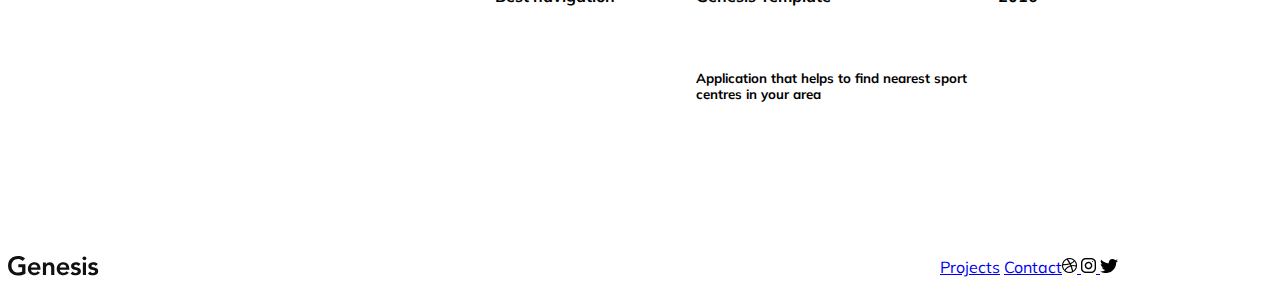
==== commit f65f974d: "body structure" ====
--- a/index.html
+++ b/index.html
@@ -13,25 +13,24 @@
   <title>Home</title>
 </head>
 <body>
+    
+        <header class="header">
+            <div class="header-logo">
+            
+                <img class="genesis" src="images/Logo.svg" alt="genesis">
+            </div>
+            <nav>
+                <div class="nav">
+                    <div class="">
+                          <a href="pages/project-detail.html">Projects</a>
+                          <a href="pages/contact.html">Contact</a>
+               </div>  </div>
+            </nav>
+            
+        </header>
+   
     <main>
-    <section>
-        
-            <header class="header">
-                <div class="header-logo">
-                
-                    <img class="genesis" src="images/Logo.svg" alt="genesis">
-                </div>
-                <nav>
-                    <div class="nav">
-                        <div class="">
-                              <a href="pages/project-detail.html">Projects</a>
-                              <a href="pages/contact.html">Contact</a>
-                   </div>  </div>
-                </nav>
-            </header>
-     
-        <div>
-            <br><br>
+
         <div class="text">
                 <h5>Shooting Stars</h5>
                 <br>
@@ -44,12 +43,7 @@
             <h4>Design is about progress</h4>
       
     </div>
-    </div>
- </section>
-
-
-
-
+  
 
  <section >
     
@@ -127,10 +121,9 @@
     </div>
  </section>
 </main>
-</body>
 
 
- <section>
+
     <footer>
         <div class="footer-logo">
                 
@@ -149,7 +142,7 @@
                   
                 </div>
             </footer>
-    </section>
 
+        </body>
 
 </html>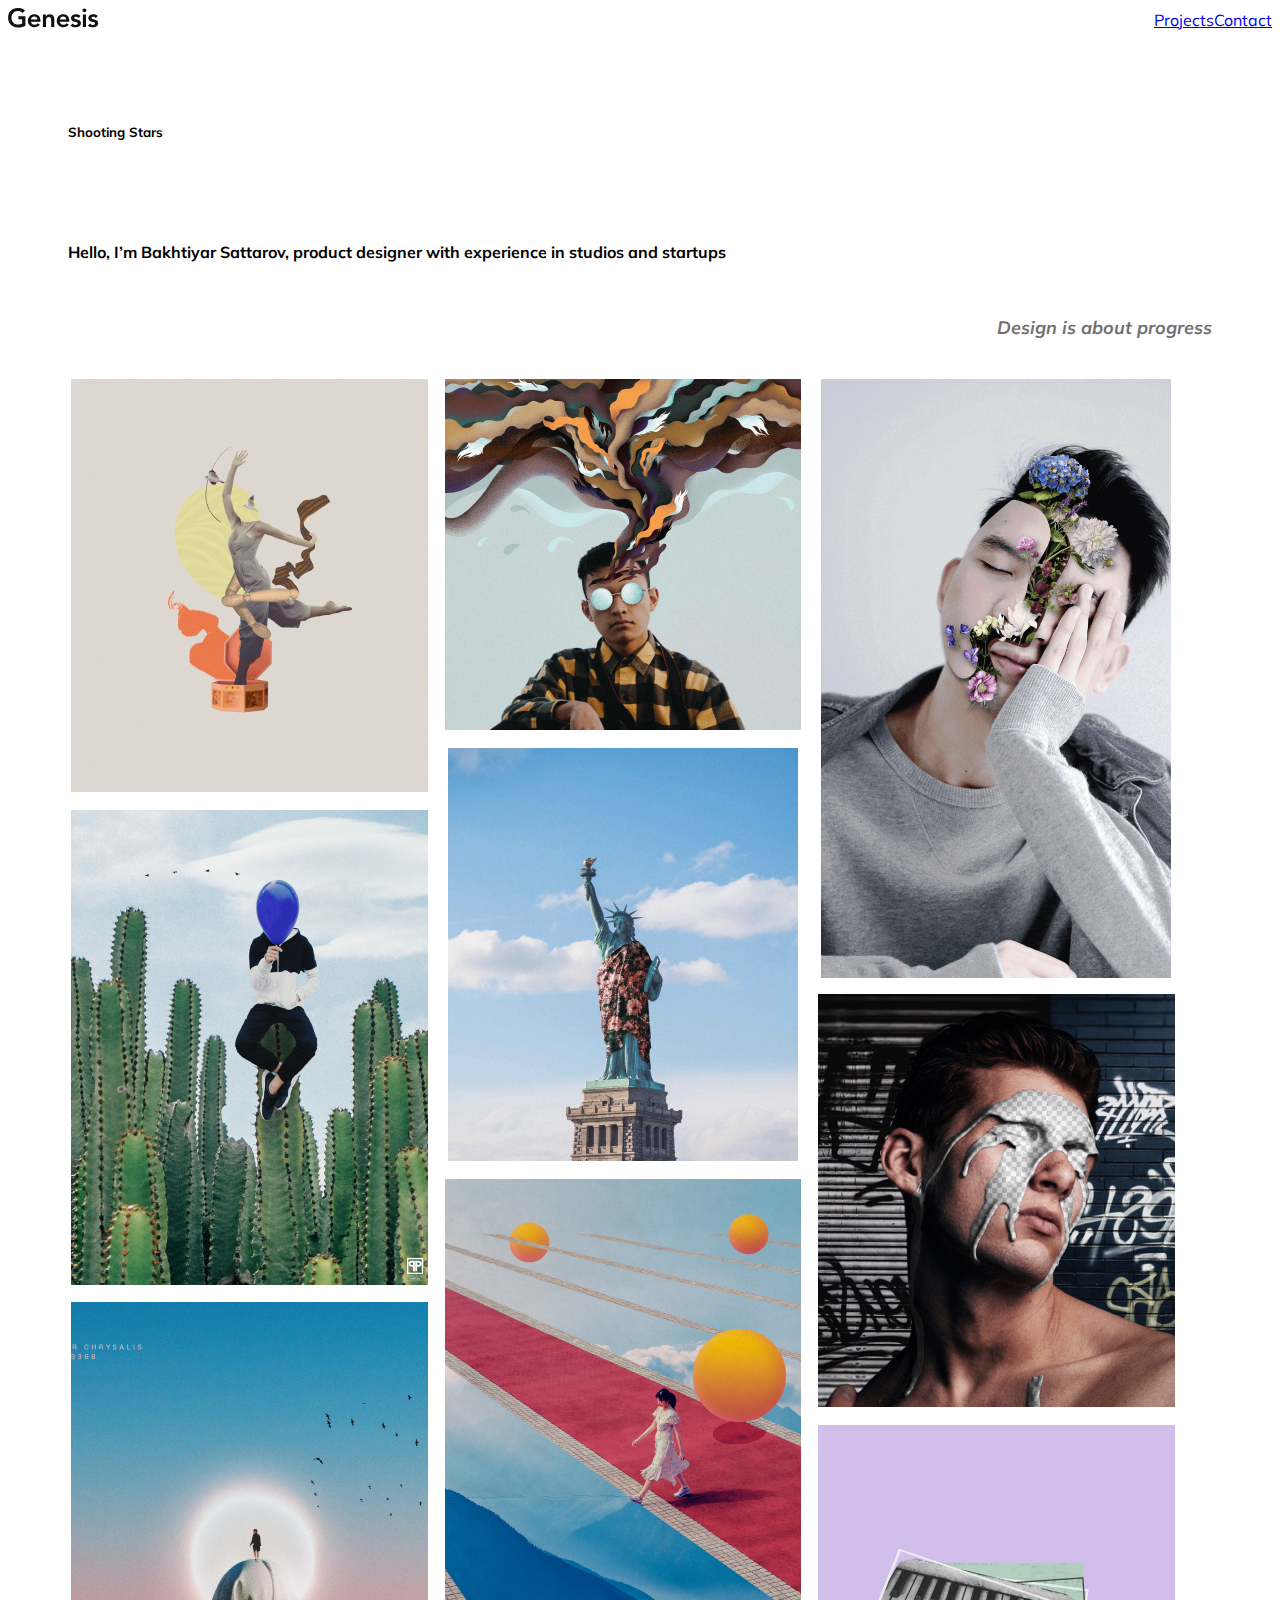
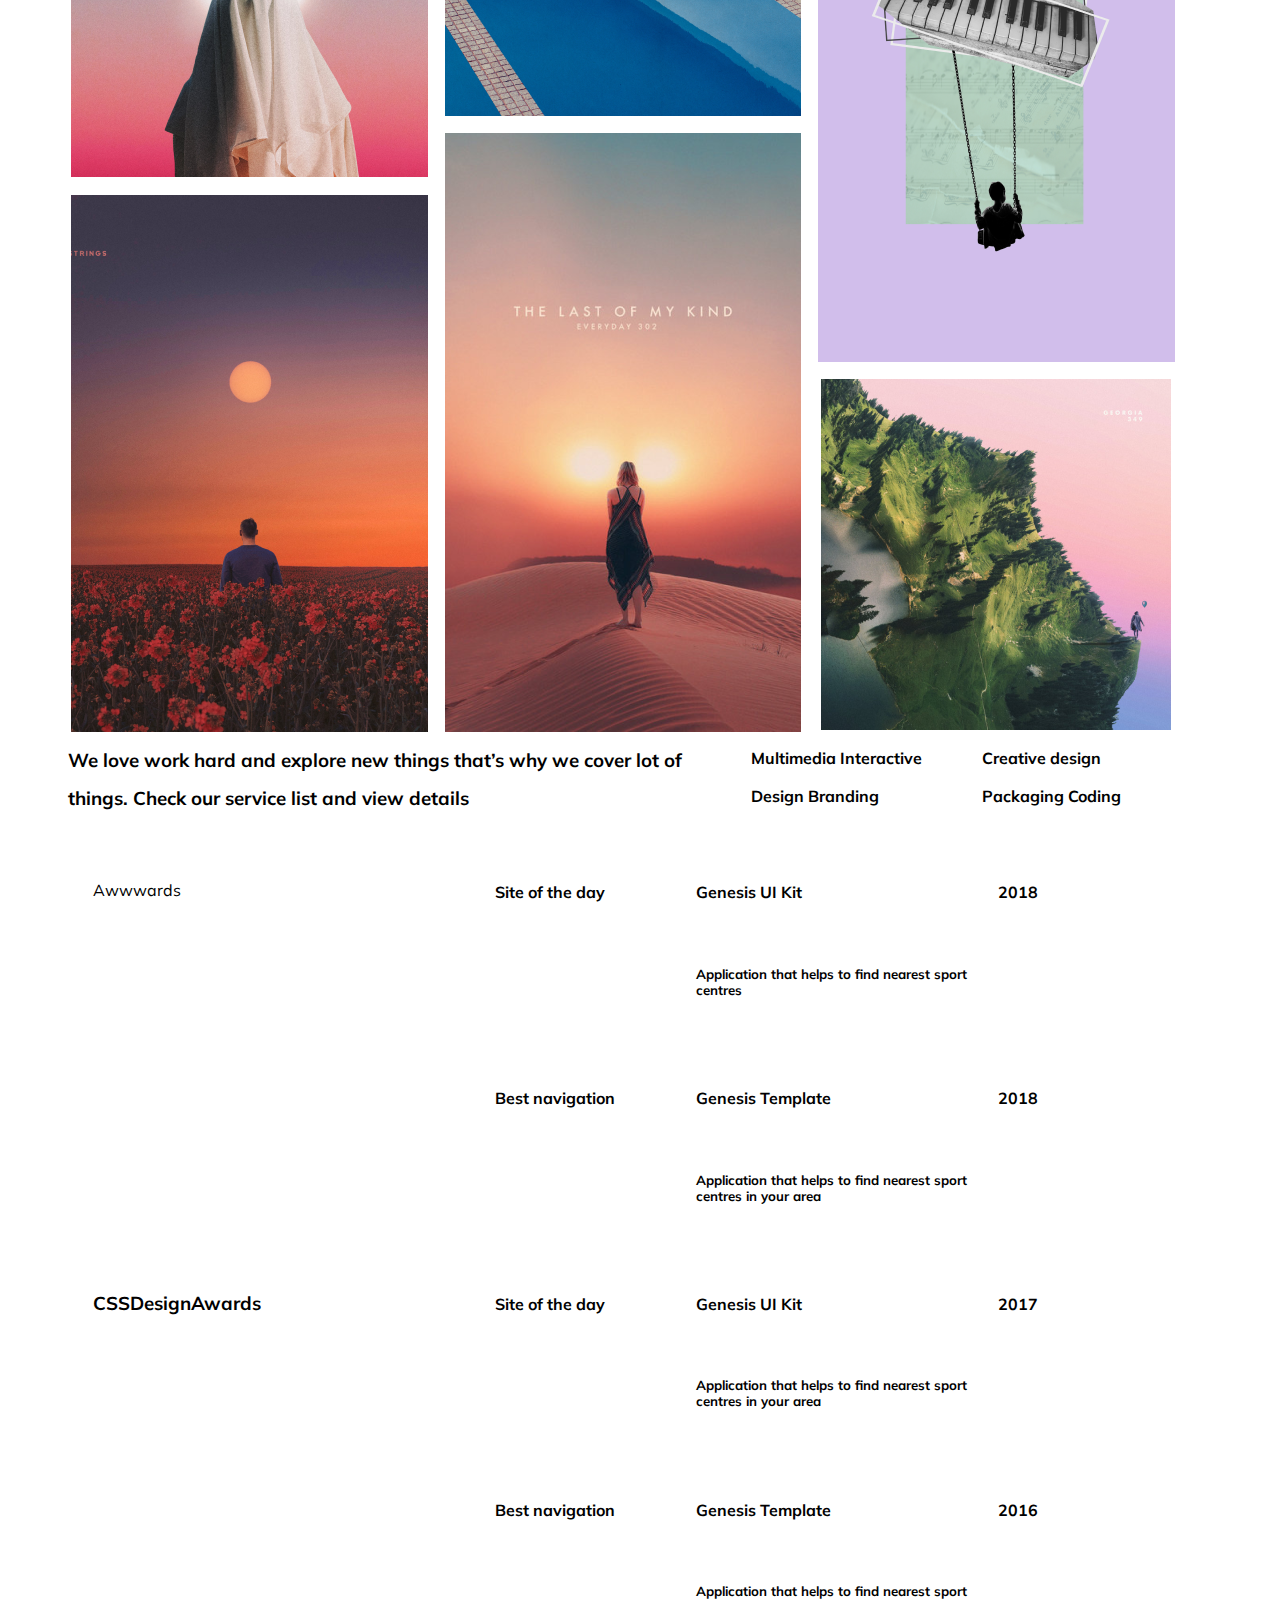
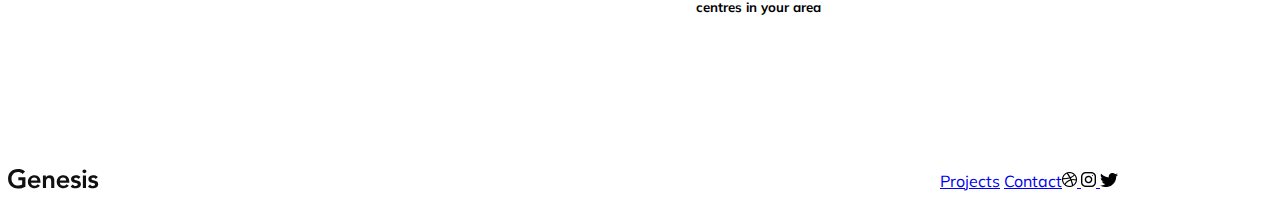
==== commit 986678b3: "index" ====
--- a/index.html
+++ b/index.html
@@ -13,136 +13,135 @@
   <title>Home</title>
 </head>
 <body>
-    
-        <header class="header">
-            <div class="header-logo">
+     <header class="header">
+         <div class="header-logo">
             
-                <img class="genesis" src="images/Logo.svg" alt="genesis">
-            </div>
+            <img class="genesis" src="images/Logo.svg" alt="genesis-logo">
+         </div>
             <nav>
                 <div class="nav">
-                    <div class="">
+                   
                           <a href="pages/project-detail.html">Projects</a>
                           <a href="pages/contact.html">Contact</a>
-               </div>  </div>
+               </div>  
             </nav>
             
-        </header>
+     </header>
    
-    <main>
+     <main>
 
-        <div class="text">
-                <h5>Shooting Stars</h5>
-                <br>
-                <h4>Hello, I’m Bakhtiyar Sattarov,
-                 product designer with experience
-                     in studios and startups</h4>
+            <div class="text">
+                        <h5>Shooting Stars</h5>
+                            <br>
+                        <h4>Hello, I’m Bakhtiyar Sattarov,
+                        product designer with experience
+                            in studios and startups</h4>
+                </div>
+
+                    <div class="progress">
+                        <h4>Design is about progress</h4>
+            
+                    </div>
+    
+
+            <section >
+    
+                <div class="container1">
+                    <figure class="Rectangle "><img src="images/Rectangle.png" alt="Rectangle"></figure>
+                    <figure class="Rectangle2"><img src="images/Rectangle2.png" alt="Rectangle2"></figure>
+                    <figure class="Rectangle3"><img src="images/Rectangle3.png" alt="Rectangle3"></figure>
+                    <figure class="Rectangle4"><img src="images/Rectangle4.png" alt="Rectangle4"></figure>
+                    <figure class="Rectangle5"><img src="images/Rectangle5.png" alt="Rectangle5"></figure>
+                    <figure class="Rectangle6"><img src="images/Rectangle6.png" alt="Rectangle6"></figure>
+                    <figure class="Rectangle7"><img src="images/Rectangle7.png" alt="Rectangle7"></figure>
+                    <figure class="Rectangle8"><img src="images/Rectangle8.png" alt="Rectangle8"></figure>
+                    <figure class="Rectangle9"><img src="images/Rectangle9.png" alt="Rectangle9"></figure>
+                    <figure class="Rectangle10"><img src="images/Rectangle10.png" alt="Rectangle10"></figure>
+                    <figure class="Rectangle11"><img src="images/Rectangle11.png" alt="Rectangle11"></figure>
+                    <figure class="Rectangle12"><img src="images/Rectangle12.png" alt="Rectangle12"></figure>
+      
+                </div>
+
+             </section>
+
+                <section class="text">
+                    <div class="text1"><h3>We love work hard and explore new things that’s why we 
+                    cover lot of things. Check our service list and view details</h3>
+            
+                        <ol>
+                            <il> Multimedia </il>
+                            <il>  Interactive Design</il>
+                            <il>Branding</il>
+                        </ol>
+                    
+
+                        <ol>
+                            <il>Creative design</il>
+                            <il> Packaging</il>
+                            <il> Coding </il>
+                        
+                        </ol>
                     </div>
 
-        <div class="progress">
-            <h4>Design is about progress</h4>
-      
-    </div>
-  
+                </section>
+ 
+                <section>
 
- <section >
-    
-    <div class="container1">
-        <figure class="Rectangle "><img src="images/Rectangle.png" alt="Rectangle"></figure>
-        <figure class="Rectangle2"><img src="images/Rectangle2.png" alt="Rectangle2"></figure>
-        <figure class="Rectangle3"><img src="images/Rectangle3.png" alt="Rectangle3"></figure>
-        <figure class="Rectangle4"><img src="images/Rectangle4.png" alt="Rectangle4"></figure>
-        <figure class="Rectangle5"><img src="images/Rectangle5.png" alt="Rectangle5"></figure>
-        <figure class="Rectangle6"><img src="images/Rectangle6.png" alt="Rectangle6"></figure>
-        <figure class="Rectangle7"><img src="images/Rectangle7.png" alt="Rectangle7"></figure>
-        <figure class="Rectangle8"><img src="images/Rectangle8.png" alt="Rectangle8"></figure>
-        <figure class="Rectangle9"><img src="images/Rectangle9.png" alt="Rectangle9"></figure>
-        <figure class="Rectangle10"><img src="images/Rectangle10.png" alt="Rectangle10"></figure>
-        <figure class="Rectangle11"><img src="images/Rectangle11.png" alt="Rectangle11"></figure>
-        <figure class="Rectangle12"><img src="images/Rectangle12.png" alt="Rectangle12"></figure>
-      
-    </div>
-
- </section>
-
- <section class="text">
-    <div class="text1"><h3>We love work hard and explore new things that’s why we 
-        cover lot of things. Check our service list and view details</h3>
-  
-    <div><li>
-        <ol> Multimedia </ol>
-        <ol>  Interactive Design</ol>
-        <ol>Branding</ol>
-    </li>
-</div>
-<div>
-        <li>
-        <ol>Creative design</ol>
-        <ol> Packaging</ol>
-       <ol> Coding </ol>
-    
-    </li>
-    </div>
-</div>
- </section>
- 
-     <section>
-
-     <div class="container2">
-        <div class="Awwwards"><h3></h3>Awwwards</div>
-        <div class="CSSDesignAwards"><h3>CSSDesignAwards</h3></div>
-        <div class="Site-of-the-day1"><h4>Site of the day</h4></div>
-        <div class="Best-navigation1"><h4>Best navigation</h4></div>
-        <div class="Site-of-the-day2"><h4>Site of the day</h4></div>
-        <div class="Best-navigation2"><h4>Best navigation</h4></div>
-             <div class="Genesis-UI-Kit1"><h4>Genesis UI Kit</h4>
-                 <br>
-                 <h5>Application that helps to find nearest sport centres</h5>
-            </div>
-                <div class="Genesis-Template1"><h4>Genesis Template</h4>
-                  <br>
-                  <h5>Application that helps to find nearest sport centres
-                     in your area</h5>
-                </div>
-            <div class="Genesis-UI-Kit2"><h4>Genesis UI Kit</h4>
-                <br>
-                <h5>Application that helps to find nearest sport centres
-                     in your area</h5>
-            </div>
-             <div class="Genesis-Template2"><h4>Genesis Template</h4>
-                 <br>
-                 <h5>Application that helps to find nearest sport centres
-                  in your area</h5>
-            </div>
-        <div class="year1"><h4>2018</h4></div>
-        <div class="year2"><h4>2018</h4></div>
-        <div class="year3"><h4>2017</h4></div>
-        <div class="year4"><h4>2016</h4></div>
-    </div>
- </section>
-</main>
+                    <div class="container2">
+                            <div class="Awwwards"><h3></h3>Awwwards</div>
+                            <div class="CSSDesignAwards"><h3>CSSDesignAwards</h3></div>
+                            <div class="Site-of-the-day1"><h4>Site of the day</h4></div>
+                            <div class="Best-navigation1"><h4>Best navigation</h4></div>
+                            <div class="Site-of-the-day2"><h4>Site of the day</h4></div>
+                            <div class="Best-navigation2"><h4>Best navigation</h4></div>
+                            <div class="Genesis-UI-Kit1"><h4>Genesis UI Kit</h4>
+                                    <br>
+                                    <h5>Application that helps to find nearest sport centres</h5>
+                     </div>
+                                <div class="Genesis-Template1"><h4>Genesis Template</h4>
+                                    <br>
+                                    <h5>Application that helps to find nearest sport centres
+                                        in your area</h5>
+                                </div>
+                                <div class="Genesis-UI-Kit2"><h4>Genesis UI Kit</h4>
+                                    <br>
+                                    <h5>Application that helps to find nearest sport centres
+                                        in your area</h5>
+                                </div>
+                                <div class="Genesis-Template2"><h4>Genesis Template</h4>
+                                    <br>
+                                    <h5>Application that helps to find nearest sport centres
+                                    in your area</h5>
+                                </div>
+                                    <div class="year1"><h4>2018</h4></div>
+                                    <div class="year2"><h4>2018</h4></div>
+                                    <div class="year3"><h4>2017</h4></div>
+                                    <div class="year4"><h4>2016</h4></div>
+                      </div>
+            </section>
+    </main>
 
 
 
     <footer>
         <div class="footer-logo">
                 
-                <img class="genesis" src="images/Logo.svg" alt="genesis">
-         </div>
+                <img class="genesis" src="images/Logo.svg" alt="genesis-logo">
+        </div>
              <div class="nav">
-                  <div class="">
-                        <a href="pages/project-detail.html">Projects</a>
-                        <a href="pages/contact.html">Contact</a>
-             </div>
-                   <div>
-                      <a href="https://dribbble.com"> <img src="images/dribbble-logo.png" alt="dribbble"> </a>
-                      <a href="https://instagram.com"> <img src="images/instagram.png" alt="instagram"> </a>
-                     <a href="https://twitter.com"> <img src="images/twitter-logo-silhouette.png" alt="twitter"> </a>
+                    <div class="">
+                            <a href="pages/project-detail.html">Projects</a>
+                            <a href="pages/contact.html">Contact</a>
                     </div>
+                        <div>
+                        <a href="https://dribbble.com"> <img src="images/dribbble-logo.png" alt="dribbble"> </a>
+                        <a href="https://instagram.com"> <img src="images/instagram.png" alt="instagram"> </a>
+                        <a href="https://twitter.com"> <img src="images/twitter-logo-silhouette.png" alt="twitter"> </a>
+                        </div>
                   
                 </div>
-            </footer>
+    </footer>
 
-        </body>
+</body>
 
 </html>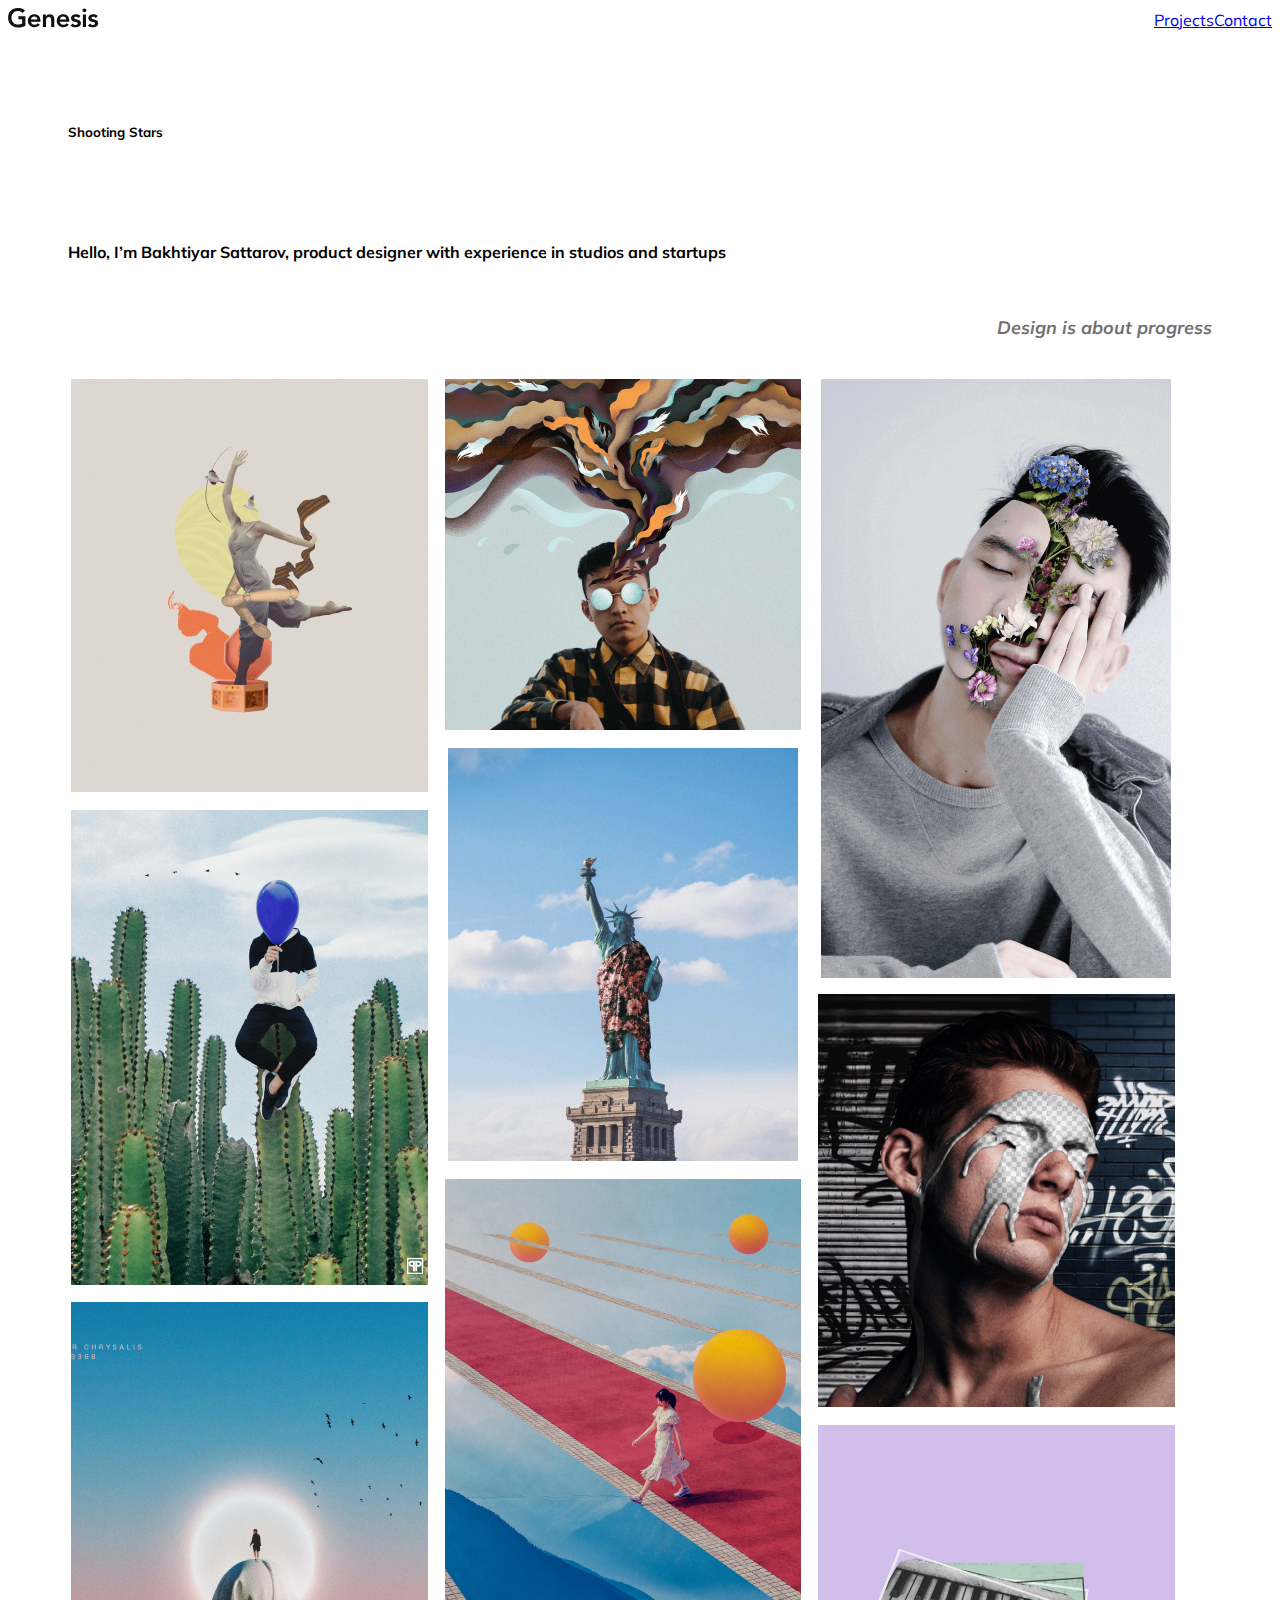
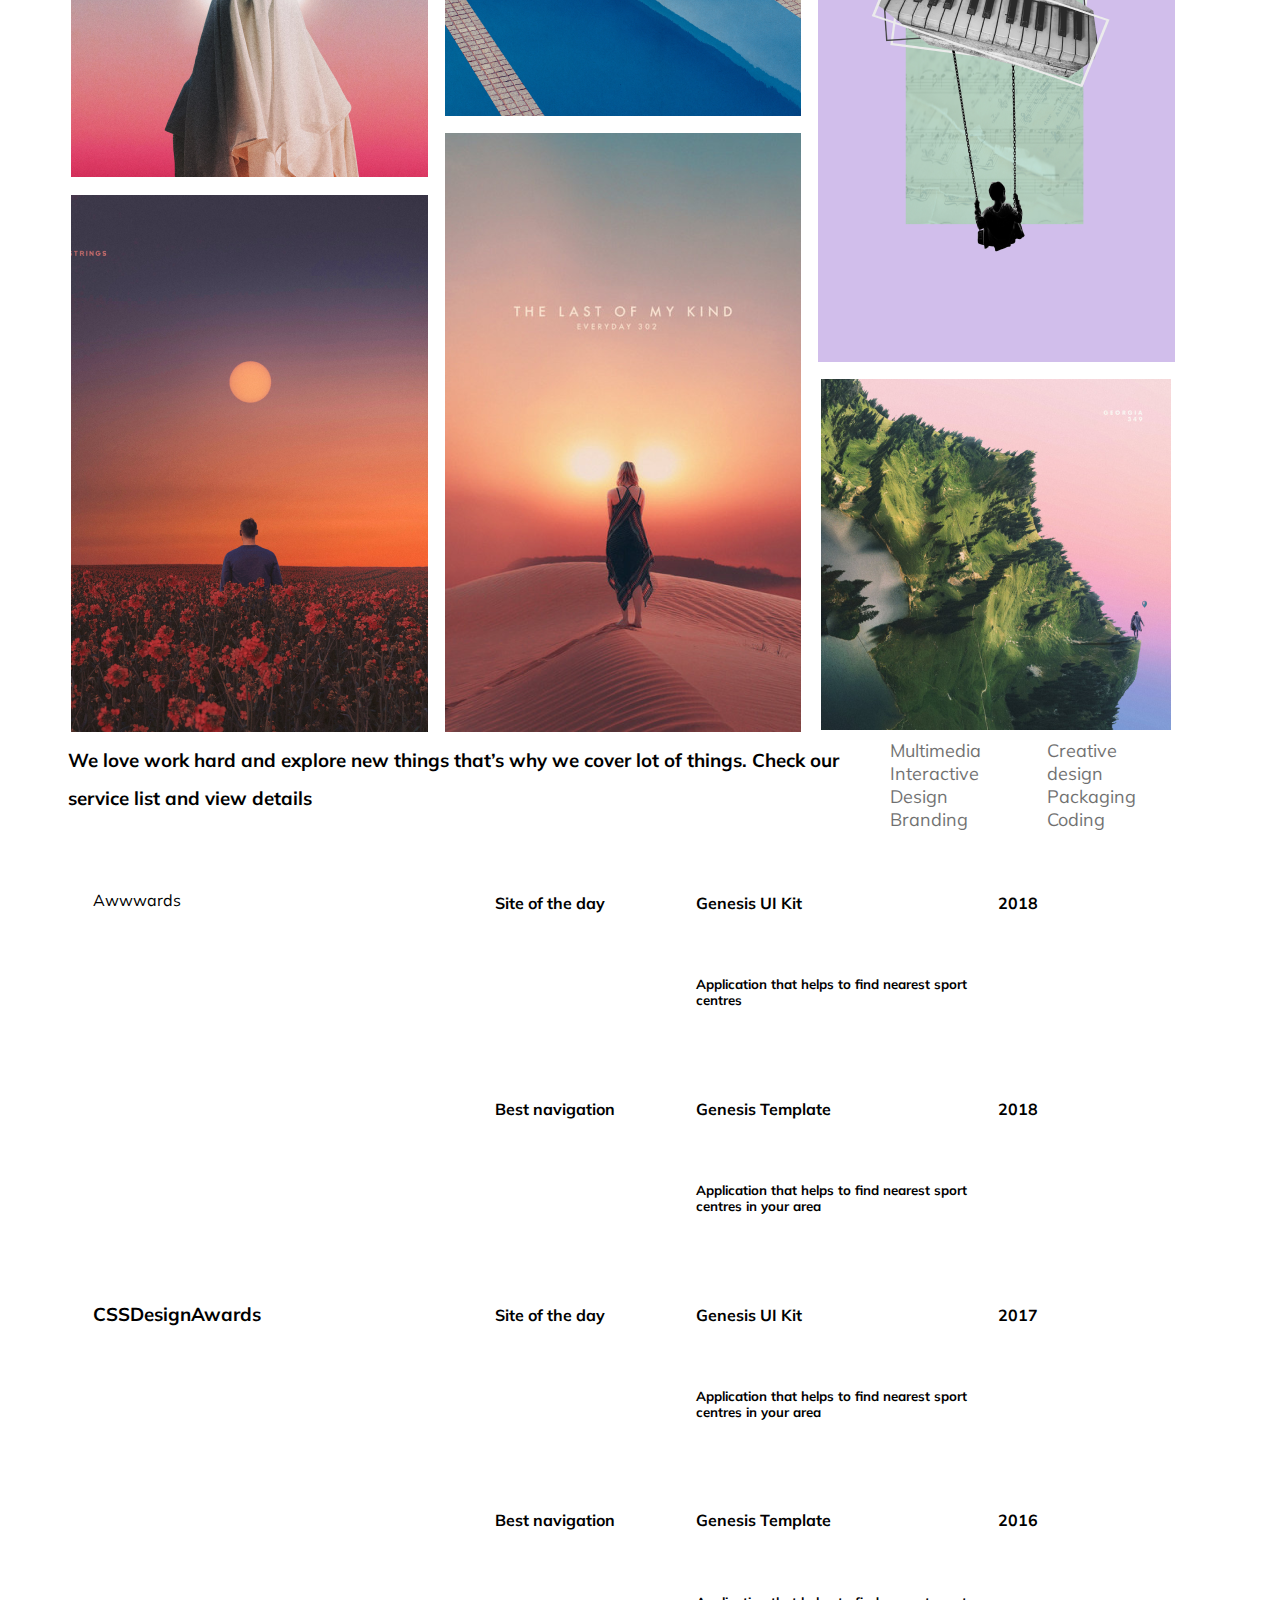
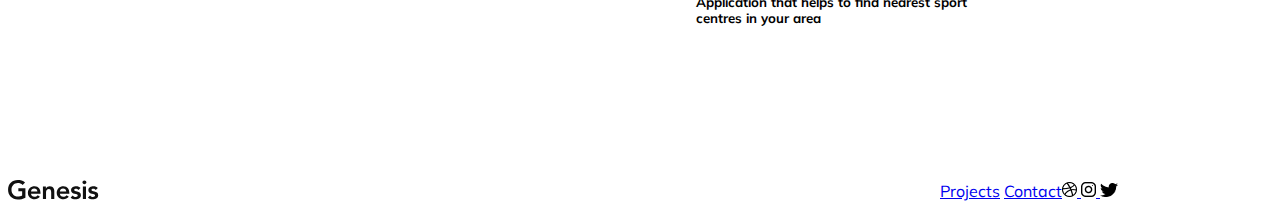
==== commit 5efb9fc7: "styles" ====
--- a/index.html
+++ b/index.html
@@ -6,7 +6,6 @@
     <meta name="viewport" content="width=device-width, initial-scale=1.0">
   <link rel="stylesheet" href="styles/index.css">
   <link rel="stylesheet" href="../genesis/styles/normalize.css">
-
   <link rel="preconnect" href="https://fonts.googleapis.com">
   <link rel="preconnect" href="https://fonts.gstatic.com" crossorigin>
   <link href="https://fonts.googleapis.com/css2?family=Mulish&display=swap" rel="stylesheet">
@@ -47,18 +46,18 @@
             <section >
     
                 <div class="container1">
-                    <figure class="Rectangle "><img src="images/Rectangle.png" alt="Rectangle"></figure>
-                    <figure class="Rectangle2"><img src="images/Rectangle2.png" alt="Rectangle2"></figure>
-                    <figure class="Rectangle3"><img src="images/Rectangle3.png" alt="Rectangle3"></figure>
-                    <figure class="Rectangle4"><img src="images/Rectangle4.png" alt="Rectangle4"></figure>
-                    <figure class="Rectangle5"><img src="images/Rectangle5.png" alt="Rectangle5"></figure>
-                    <figure class="Rectangle6"><img src="images/Rectangle6.png" alt="Rectangle6"></figure>
-                    <figure class="Rectangle7"><img src="images/Rectangle7.png" alt="Rectangle7"></figure>
-                    <figure class="Rectangle8"><img src="images/Rectangle8.png" alt="Rectangle8"></figure>
-                    <figure class="Rectangle9"><img src="images/Rectangle9.png" alt="Rectangle9"></figure>
-                    <figure class="Rectangle10"><img src="images/Rectangle10.png" alt="Rectangle10"></figure>
-                    <figure class="Rectangle11"><img src="images/Rectangle11.png" alt="Rectangle11"></figure>
-                    <figure class="Rectangle12"><img src="images/Rectangle12.png" alt="Rectangle12"></figure>
+                    <figure class="Rectangle "><img src="images/Rectangle.png" alt="Statue"></figure>
+                    <figure class="Rectangle2"><img src="images/Rectangle2.png" alt="Eye glasses"></figure>
+                    <figure class="Rectangle3"><img src="images/Rectangle3.png" alt="Flower mask"></figure>
+                    <figure class="Rectangle4"><img src="images/Rectangle4.png" alt="kaktus"></figure>
+                    <figure class="Rectangle5"><img src="images/Rectangle5.png" alt="liberty"></figure>
+                    <figure class="Rectangle6"><img src="images/Rectangle6.png" alt="Man with grey"></figure>
+                    <figure class="Rectangle7"><img src="images/Rectangle7.png" alt="Chrysalis"></figure>
+                    <figure class="Rectangle8"><img src="images/Rectangle8.png" alt="Walking girl"></figure>
+                    <figure class="Rectangle9"><img src="images/Rectangle9.png" alt="Piano"></figure>
+                    <figure class="Rectangle10"><img src="images/Rectangle10.png" alt="Friends"></figure>
+                    <figure class="Rectangle11"><img src="images/Rectangle11.png" alt="The last of my kind"></figure>
+                    <figure class="Rectangle12"><img src="images/Rectangle12.png" alt="Georgia"></figure>
       
                 </div>
 
@@ -69,16 +68,16 @@
                     cover lot of things. Check our service list and view details</h3>
             
                         <ol>
-                            <il> Multimedia </il>
-                            <il>  Interactive Design</il>
-                            <il>Branding</il>
+                            <li> Multimedia </li>
+                            <li>  Interactive Design</li>
+                            <li>Branding</li>
                         </ol>
                     
 
                         <ol>
-                            <il>Creative design</il>
-                            <il> Packaging</il>
-                            <il> Coding </il>
+                            <li>Creative design</li>
+                            <li> Packaging</li>
+                            <li> Coding </li>
                         
                         </ol>
                     </div>
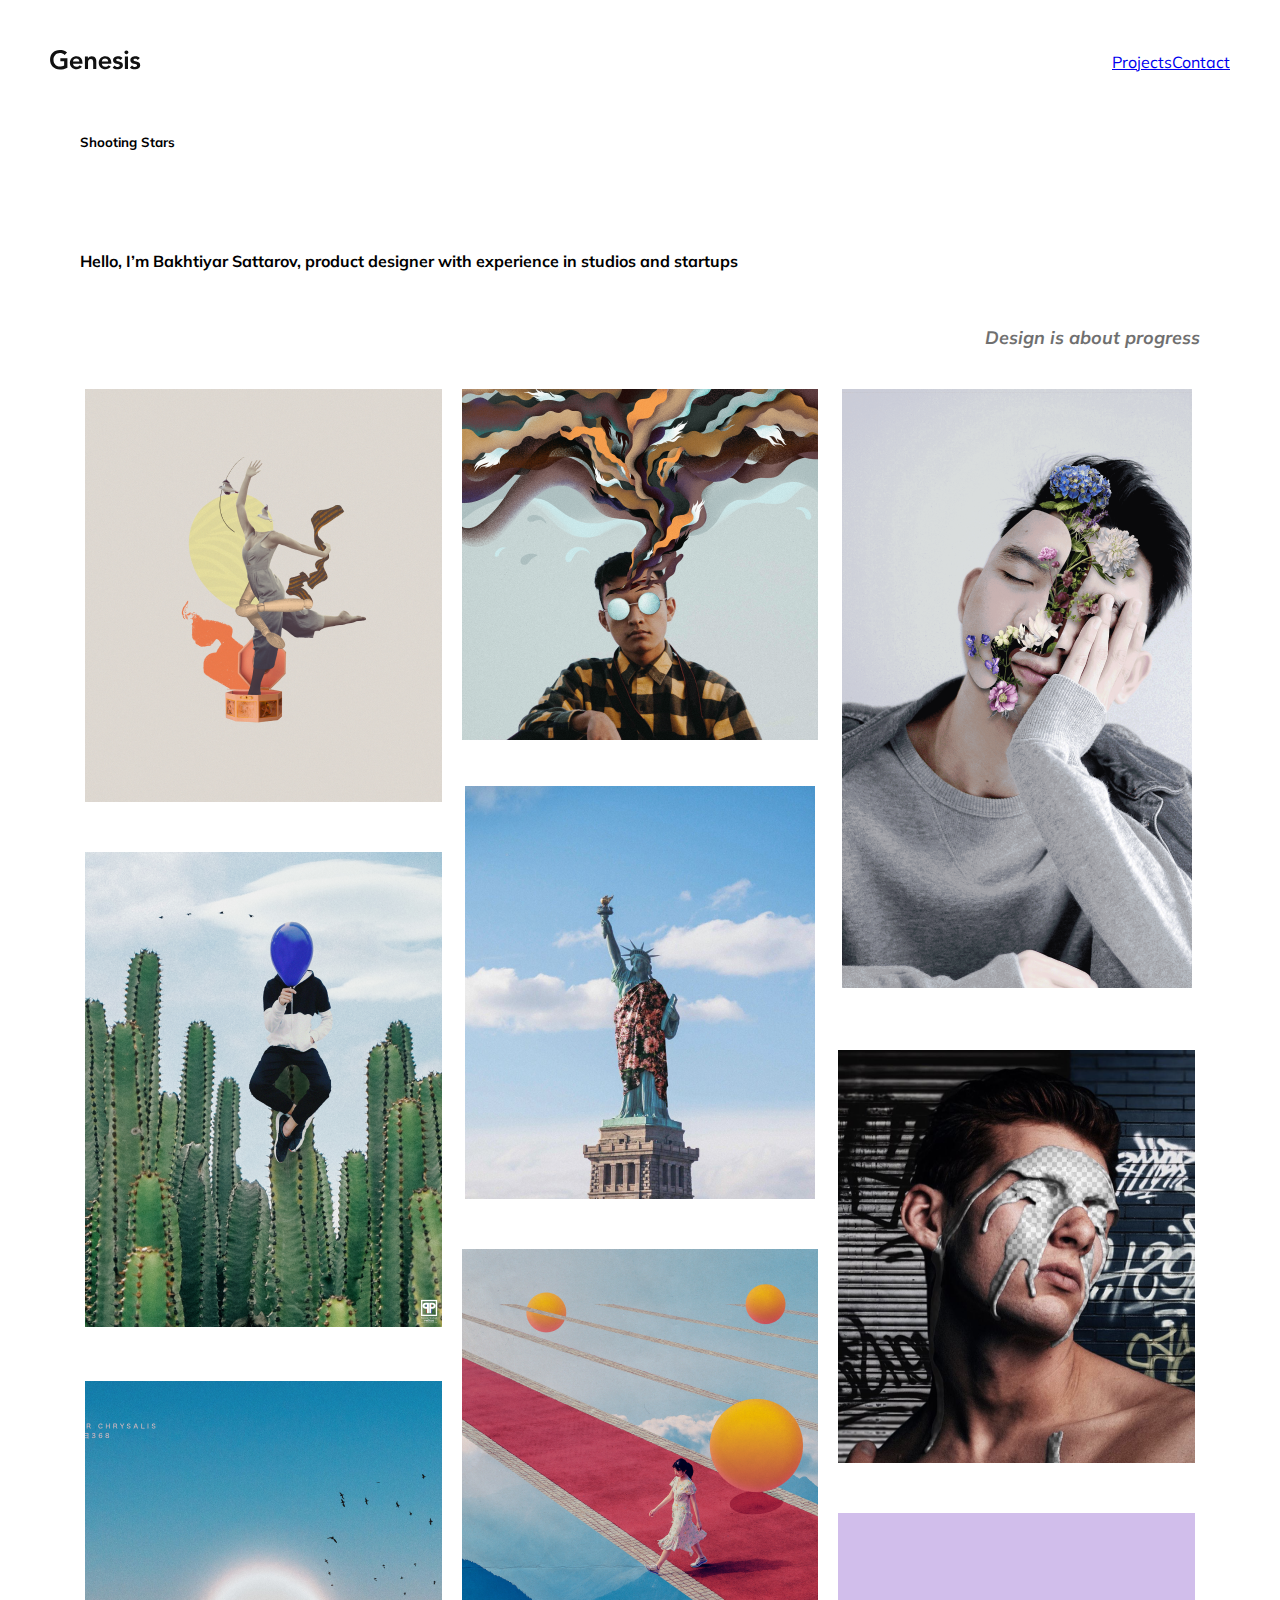
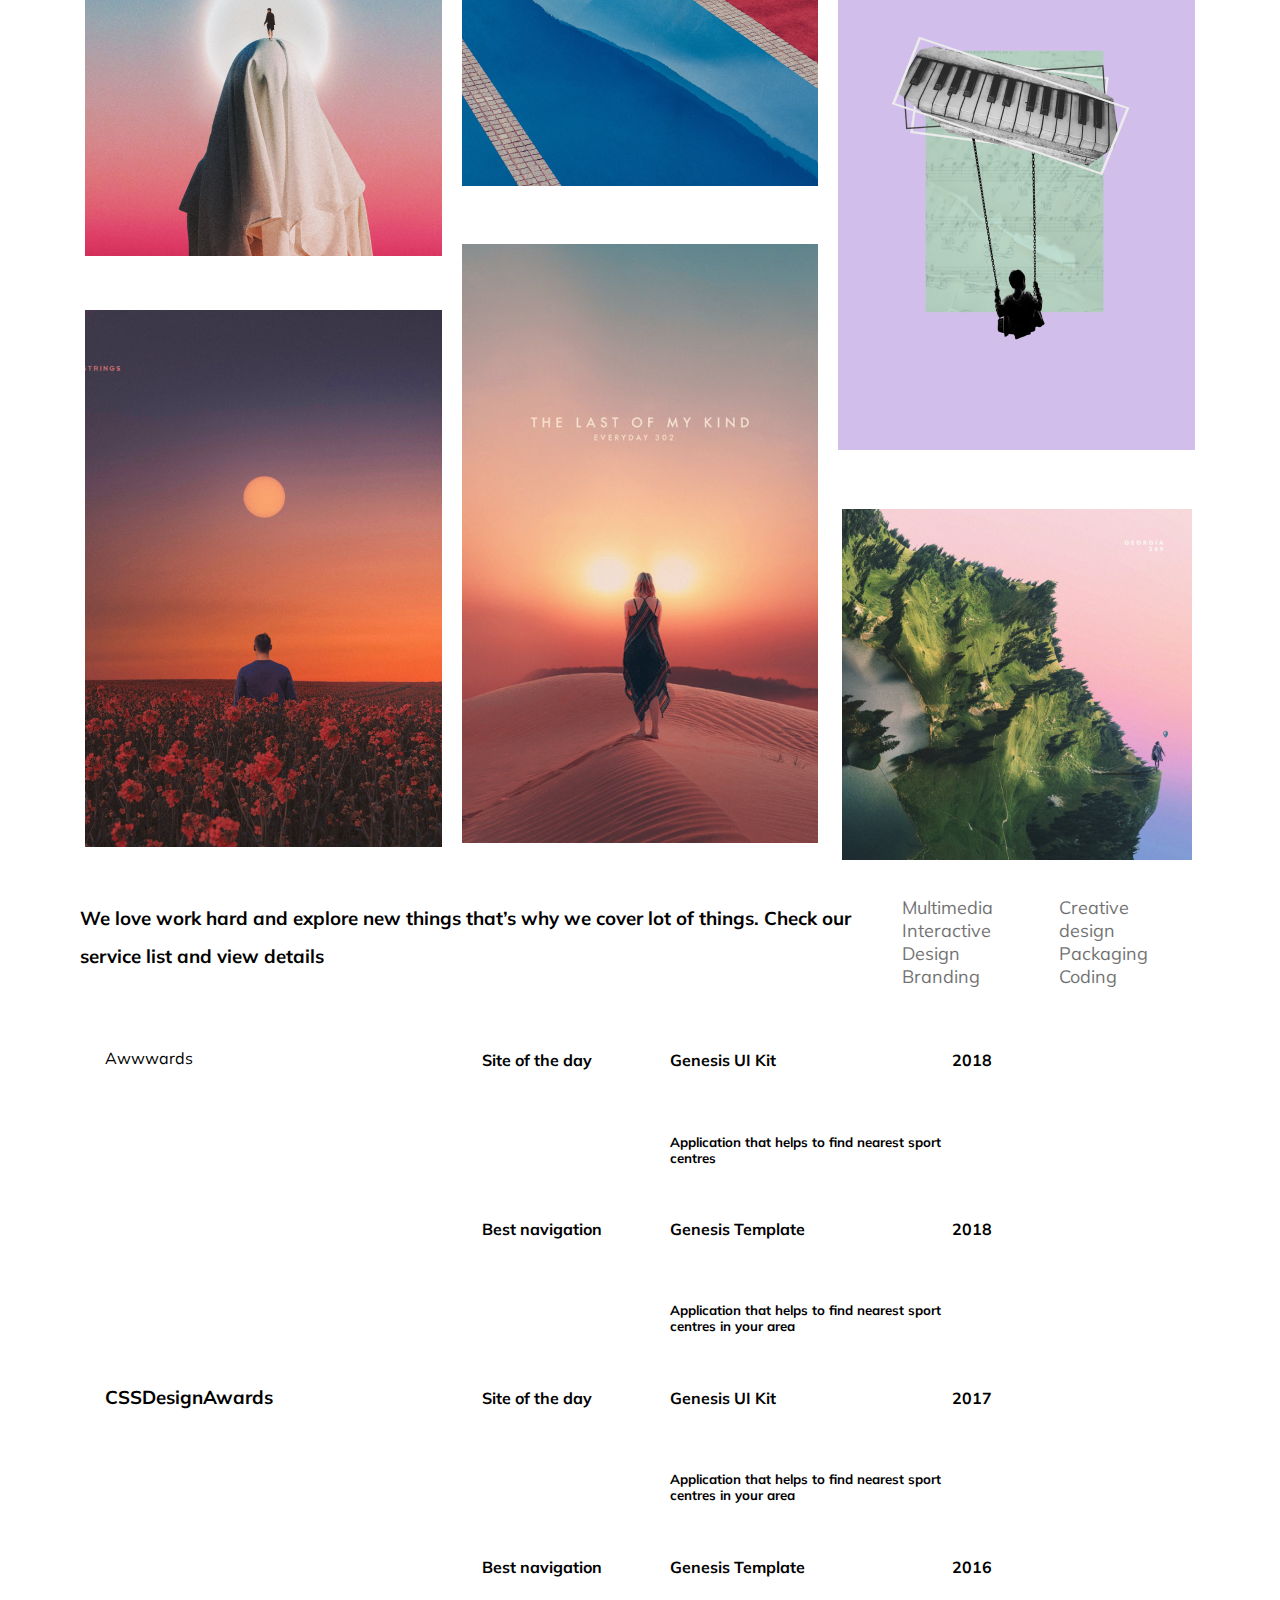
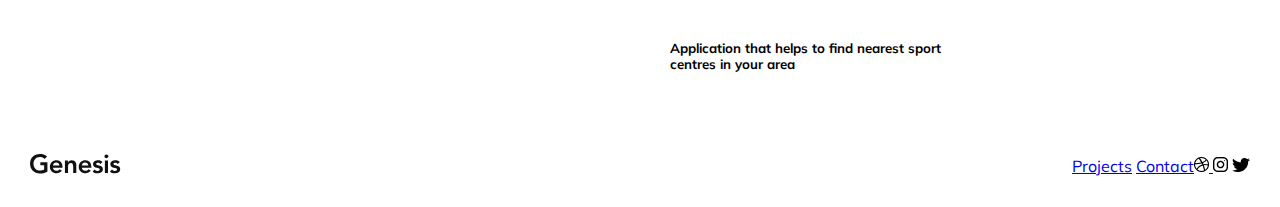
==== commit 0e0182f0: "images title" ====
--- a/index.html
+++ b/index.html
@@ -15,7 +15,7 @@
      <header class="header">
          <div class="header-logo">
             
-            <img class="genesis" src="images/Logo.svg" alt="genesis-logo">
+            <img class="genesis" src="images/Logo.svg" alt="genesis-logo" title="genesis-logo">
          </div>
             <nav>
                 <div class="nav">
@@ -46,18 +46,18 @@
             <section >
     
                 <div class="container1">
-                    <figure class="Rectangle "><img src="images/Rectangle.png" alt="Statue"></figure>
-                    <figure class="Rectangle2"><img src="images/Rectangle2.png" alt="Eye glasses"></figure>
-                    <figure class="Rectangle3"><img src="images/Rectangle3.png" alt="Flower mask"></figure>
-                    <figure class="Rectangle4"><img src="images/Rectangle4.png" alt="kaktus"></figure>
-                    <figure class="Rectangle5"><img src="images/Rectangle5.png" alt="liberty"></figure>
-                    <figure class="Rectangle6"><img src="images/Rectangle6.png" alt="Man with grey"></figure>
-                    <figure class="Rectangle7"><img src="images/Rectangle7.png" alt="Chrysalis"></figure>
-                    <figure class="Rectangle8"><img src="images/Rectangle8.png" alt="Walking girl"></figure>
-                    <figure class="Rectangle9"><img src="images/Rectangle9.png" alt="Piano"></figure>
-                    <figure class="Rectangle10"><img src="images/Rectangle10.png" alt="Friends"></figure>
-                    <figure class="Rectangle11"><img src="images/Rectangle11.png" alt="The last of my kind"></figure>
-                    <figure class="Rectangle12"><img src="images/Rectangle12.png" alt="Georgia"></figure>
+                    <figure class="Rectangle "><img src="images/Rectangle.png" alt="Statue" title="Statue"></figure>
+                    <figure class="Rectangle2"><img src="images/Rectangle2.png" alt="Eye-glasses" title="Eye-glasses"></figure>
+                    <figure class="Rectangle3"><img src="images/Rectangle3.png" alt="Flower-mask" title="Flower-mask"></figure>
+                    <figure class="Rectangle4"><img src="images/Rectangle4.png" alt="kaktus" title="kaktus"></figure>
+                    <figure class="Rectangle5"><img src="images/Rectangle5.png" alt="liberty" title="liberty"></figure>
+                    <figure class="Rectangle6"><img src="images/Rectangle6.png" alt="Man-with-grey" title="Man-with-grey"></figure>
+                    <figure class="Rectangle7"><img src="images/Rectangle7.png" alt="Chrysalis" title="Chrysalis"></figure>
+                    <figure class="Rectangle8"><img src="images/Rectangle8.png" alt="Walking-girl" title="Walking-girl"></figure>
+                    <figure class="Rectangle9"><img src="images/Rectangle9.png" alt="Piano" title="Piano"></figure>
+                    <figure class="Rectangle10"><img src="images/Rectangle10.png" alt="Friends" title="Friends"></figure>
+                    <figure class="Rectangle11"><img src="images/Rectangle11.png" alt="The-last-of-my-kind" title="The-last-of-my-kind"></figure>
+                    <figure class="Rectangle12"><img src="images/Rectangle12.png" alt="Georgia" title="Georgia"></figure>
       
                 </div>
 
@@ -134,8 +134,8 @@
                     </div>
                         <div>
                         <a href="https://dribbble.com"> <img src="images/dribbble-logo.png" alt="dribbble"> </a>
-                        <a href="https://instagram.com"> <img src="images/instagram.png" alt="instagram"> </a>
-                        <a href="https://twitter.com"> <img src="images/twitter-logo-silhouette.png" alt="twitter"> </a>
+                        <a href="https://instagram.com"> <img src="images/instagram.png" alt="instagram"></a>
+                        <a href="https://twitter.com"> <img src="images/twitter-logo-silhouette.png" alt="twitter"></a>
                         </div>
                   
                 </div>
--- a/styles/index.css
+++ b/styles/index.css
@@ -6,1555 +6,64 @@
 }
 
 .container1 {
-  display: -ms-grid;
   display: grid;
-  -ms-grid-columns: 1fr 10px 1fr 10px 1fr 10px 1fr 10px 1fr 10px 1fr 10px 1fr 10px 1fr 10px 1fr;
   grid-template-columns: repeat(9, 1fr);
-  -ms-grid-rows: 1fr 10px 1fr 10px 1fr 10px 1fr 10px 1fr 10px 1fr 10px 1fr 10px 1fr 10px 1fr 10px 1fr 10px 1fr 10px 1fr 10px 1fr 10px 1fr 10px 1fr 10px 1fr 10px 1fr 10px 1fr 10px 1fr 10px 1fr 10px 1fr 10px 1fr 10px 1fr 10px 1fr 10px 1fr 10px 1fr 10px 1fr 10px 1fr 10px 1fr 10px 1fr 10px 1fr 10px 1fr;
   grid-template-rows: repeat(32, 1fr);
   background: white;
   padding: 0px;
   gap: 10px;
-  width: 1110px;
-  height: 1960px;
+  width: 100%;
+  height: 100%;
   left: 125px;
   top: 575px;
   justify-items: center;
 }
-
-.container1 > *:nth-child(1) {
-  -ms-grid-row: 1;
-  -ms-grid-column: 1;
-}
-
-.container1 > *:nth-child(2) {
-  -ms-grid-row: 1;
-  -ms-grid-column: 3;
-}
-
-.container1 > *:nth-child(3) {
-  -ms-grid-row: 1;
-  -ms-grid-column: 5;
-}
-
-.container1 > *:nth-child(4) {
-  -ms-grid-row: 1;
-  -ms-grid-column: 7;
-}
-
-.container1 > *:nth-child(5) {
-  -ms-grid-row: 1;
-  -ms-grid-column: 9;
-}
-
-.container1 > *:nth-child(6) {
-  -ms-grid-row: 1;
-  -ms-grid-column: 11;
-}
-
-.container1 > *:nth-child(7) {
-  -ms-grid-row: 1;
-  -ms-grid-column: 13;
-}
-
-.container1 > *:nth-child(8) {
-  -ms-grid-row: 1;
-  -ms-grid-column: 15;
-}
-
-.container1 > *:nth-child(9) {
-  -ms-grid-row: 1;
-  -ms-grid-column: 17;
-}
-
-.container1 > *:nth-child(10) {
-  -ms-grid-row: 3;
-  -ms-grid-column: 1;
-}
-
-.container1 > *:nth-child(11) {
-  -ms-grid-row: 3;
-  -ms-grid-column: 3;
-}
-
-.container1 > *:nth-child(12) {
-  -ms-grid-row: 3;
-  -ms-grid-column: 5;
-}
-
-.container1 > *:nth-child(13) {
-  -ms-grid-row: 3;
-  -ms-grid-column: 7;
-}
-
-.container1 > *:nth-child(14) {
-  -ms-grid-row: 3;
-  -ms-grid-column: 9;
-}
-
-.container1 > *:nth-child(15) {
-  -ms-grid-row: 3;
-  -ms-grid-column: 11;
-}
-
-.container1 > *:nth-child(16) {
-  -ms-grid-row: 3;
-  -ms-grid-column: 13;
-}
-
-.container1 > *:nth-child(17) {
-  -ms-grid-row: 3;
-  -ms-grid-column: 15;
-}
-
-.container1 > *:nth-child(18) {
-  -ms-grid-row: 3;
-  -ms-grid-column: 17;
-}
-
-.container1 > *:nth-child(19) {
-  -ms-grid-row: 5;
-  -ms-grid-column: 1;
-}
-
-.container1 > *:nth-child(20) {
-  -ms-grid-row: 5;
-  -ms-grid-column: 3;
-}
-
-.container1 > *:nth-child(21) {
-  -ms-grid-row: 5;
-  -ms-grid-column: 5;
-}
-
-.container1 > *:nth-child(22) {
-  -ms-grid-row: 5;
-  -ms-grid-column: 7;
-}
-
-.container1 > *:nth-child(23) {
-  -ms-grid-row: 5;
-  -ms-grid-column: 9;
-}
-
-.container1 > *:nth-child(24) {
-  -ms-grid-row: 5;
-  -ms-grid-column: 11;
-}
-
-.container1 > *:nth-child(25) {
-  -ms-grid-row: 5;
-  -ms-grid-column: 13;
-}
-
-.container1 > *:nth-child(26) {
-  -ms-grid-row: 5;
-  -ms-grid-column: 15;
-}
-
-.container1 > *:nth-child(27) {
-  -ms-grid-row: 5;
-  -ms-grid-column: 17;
-}
-
-.container1 > *:nth-child(28) {
-  -ms-grid-row: 7;
-  -ms-grid-column: 1;
-}
-
-.container1 > *:nth-child(29) {
-  -ms-grid-row: 7;
-  -ms-grid-column: 3;
-}
-
-.container1 > *:nth-child(30) {
-  -ms-grid-row: 7;
-  -ms-grid-column: 5;
-}
-
-.container1 > *:nth-child(31) {
-  -ms-grid-row: 7;
-  -ms-grid-column: 7;
-}
-
-.container1 > *:nth-child(32) {
-  -ms-grid-row: 7;
-  -ms-grid-column: 9;
-}
-
-.container1 > *:nth-child(33) {
-  -ms-grid-row: 7;
-  -ms-grid-column: 11;
-}
-
-.container1 > *:nth-child(34) {
-  -ms-grid-row: 7;
-  -ms-grid-column: 13;
-}
-
-.container1 > *:nth-child(35) {
-  -ms-grid-row: 7;
-  -ms-grid-column: 15;
-}
-
-.container1 > *:nth-child(36) {
-  -ms-grid-row: 7;
-  -ms-grid-column: 17;
-}
-
-.container1 > *:nth-child(37) {
-  -ms-grid-row: 9;
-  -ms-grid-column: 1;
-}
-
-.container1 > *:nth-child(38) {
-  -ms-grid-row: 9;
-  -ms-grid-column: 3;
-}
-
-.container1 > *:nth-child(39) {
-  -ms-grid-row: 9;
-  -ms-grid-column: 5;
-}
-
-.container1 > *:nth-child(40) {
-  -ms-grid-row: 9;
-  -ms-grid-column: 7;
-}
-
-.container1 > *:nth-child(41) {
-  -ms-grid-row: 9;
-  -ms-grid-column: 9;
-}
-
-.container1 > *:nth-child(42) {
-  -ms-grid-row: 9;
-  -ms-grid-column: 11;
-}
-
-.container1 > *:nth-child(43) {
-  -ms-grid-row: 9;
-  -ms-grid-column: 13;
-}
-
-.container1 > *:nth-child(44) {
-  -ms-grid-row: 9;
-  -ms-grid-column: 15;
-}
-
-.container1 > *:nth-child(45) {
-  -ms-grid-row: 9;
-  -ms-grid-column: 17;
-}
-
-.container1 > *:nth-child(46) {
-  -ms-grid-row: 11;
-  -ms-grid-column: 1;
-}
-
-.container1 > *:nth-child(47) {
-  -ms-grid-row: 11;
-  -ms-grid-column: 3;
-}
-
-.container1 > *:nth-child(48) {
-  -ms-grid-row: 11;
-  -ms-grid-column: 5;
-}
-
-.container1 > *:nth-child(49) {
-  -ms-grid-row: 11;
-  -ms-grid-column: 7;
-}
-
-.container1 > *:nth-child(50) {
-  -ms-grid-row: 11;
-  -ms-grid-column: 9;
-}
-
-.container1 > *:nth-child(51) {
-  -ms-grid-row: 11;
-  -ms-grid-column: 11;
-}
-
-.container1 > *:nth-child(52) {
-  -ms-grid-row: 11;
-  -ms-grid-column: 13;
-}
-
-.container1 > *:nth-child(53) {
-  -ms-grid-row: 11;
-  -ms-grid-column: 15;
-}
-
-.container1 > *:nth-child(54) {
-  -ms-grid-row: 11;
-  -ms-grid-column: 17;
-}
-
-.container1 > *:nth-child(55) {
-  -ms-grid-row: 13;
-  -ms-grid-column: 1;
-}
-
-.container1 > *:nth-child(56) {
-  -ms-grid-row: 13;
-  -ms-grid-column: 3;
-}
-
-.container1 > *:nth-child(57) {
-  -ms-grid-row: 13;
-  -ms-grid-column: 5;
-}
-
-.container1 > *:nth-child(58) {
-  -ms-grid-row: 13;
-  -ms-grid-column: 7;
-}
-
-.container1 > *:nth-child(59) {
-  -ms-grid-row: 13;
-  -ms-grid-column: 9;
-}
-
-.container1 > *:nth-child(60) {
-  -ms-grid-row: 13;
-  -ms-grid-column: 11;
-}
-
-.container1 > *:nth-child(61) {
-  -ms-grid-row: 13;
-  -ms-grid-column: 13;
-}
-
-.container1 > *:nth-child(62) {
-  -ms-grid-row: 13;
-  -ms-grid-column: 15;
-}
-
-.container1 > *:nth-child(63) {
-  -ms-grid-row: 13;
-  -ms-grid-column: 17;
-}
-
-.container1 > *:nth-child(64) {
-  -ms-grid-row: 15;
-  -ms-grid-column: 1;
-}
-
-.container1 > *:nth-child(65) {
-  -ms-grid-row: 15;
-  -ms-grid-column: 3;
-}
-
-.container1 > *:nth-child(66) {
-  -ms-grid-row: 15;
-  -ms-grid-column: 5;
-}
-
-.container1 > *:nth-child(67) {
-  -ms-grid-row: 15;
-  -ms-grid-column: 7;
-}
-
-.container1 > *:nth-child(68) {
-  -ms-grid-row: 15;
-  -ms-grid-column: 9;
-}
-
-.container1 > *:nth-child(69) {
-  -ms-grid-row: 15;
-  -ms-grid-column: 11;
-}
-
-.container1 > *:nth-child(70) {
-  -ms-grid-row: 15;
-  -ms-grid-column: 13;
-}
-
-.container1 > *:nth-child(71) {
-  -ms-grid-row: 15;
-  -ms-grid-column: 15;
-}
-
-.container1 > *:nth-child(72) {
-  -ms-grid-row: 15;
-  -ms-grid-column: 17;
-}
-
-.container1 > *:nth-child(73) {
-  -ms-grid-row: 17;
-  -ms-grid-column: 1;
-}
-
-.container1 > *:nth-child(74) {
-  -ms-grid-row: 17;
-  -ms-grid-column: 3;
-}
-
-.container1 > *:nth-child(75) {
-  -ms-grid-row: 17;
-  -ms-grid-column: 5;
-}
-
-.container1 > *:nth-child(76) {
-  -ms-grid-row: 17;
-  -ms-grid-column: 7;
-}
-
-.container1 > *:nth-child(77) {
-  -ms-grid-row: 17;
-  -ms-grid-column: 9;
-}
-
-.container1 > *:nth-child(78) {
-  -ms-grid-row: 17;
-  -ms-grid-column: 11;
-}
-
-.container1 > *:nth-child(79) {
-  -ms-grid-row: 17;
-  -ms-grid-column: 13;
-}
-
-.container1 > *:nth-child(80) {
-  -ms-grid-row: 17;
-  -ms-grid-column: 15;
-}
-
-.container1 > *:nth-child(81) {
-  -ms-grid-row: 17;
-  -ms-grid-column: 17;
-}
-
-.container1 > *:nth-child(82) {
-  -ms-grid-row: 19;
-  -ms-grid-column: 1;
-}
-
-.container1 > *:nth-child(83) {
-  -ms-grid-row: 19;
-  -ms-grid-column: 3;
-}
-
-.container1 > *:nth-child(84) {
-  -ms-grid-row: 19;
-  -ms-grid-column: 5;
-}
-
-.container1 > *:nth-child(85) {
-  -ms-grid-row: 19;
-  -ms-grid-column: 7;
-}
-
-.container1 > *:nth-child(86) {
-  -ms-grid-row: 19;
-  -ms-grid-column: 9;
-}
-
-.container1 > *:nth-child(87) {
-  -ms-grid-row: 19;
-  -ms-grid-column: 11;
-}
-
-.container1 > *:nth-child(88) {
-  -ms-grid-row: 19;
-  -ms-grid-column: 13;
-}
-
-.container1 > *:nth-child(89) {
-  -ms-grid-row: 19;
-  -ms-grid-column: 15;
-}
-
-.container1 > *:nth-child(90) {
-  -ms-grid-row: 19;
-  -ms-grid-column: 17;
-}
-
-.container1 > *:nth-child(91) {
-  -ms-grid-row: 21;
-  -ms-grid-column: 1;
-}
-
-.container1 > *:nth-child(92) {
-  -ms-grid-row: 21;
-  -ms-grid-column: 3;
-}
-
-.container1 > *:nth-child(93) {
-  -ms-grid-row: 21;
-  -ms-grid-column: 5;
-}
-
-.container1 > *:nth-child(94) {
-  -ms-grid-row: 21;
-  -ms-grid-column: 7;
-}
-
-.container1 > *:nth-child(95) {
-  -ms-grid-row: 21;
-  -ms-grid-column: 9;
-}
-
-.container1 > *:nth-child(96) {
-  -ms-grid-row: 21;
-  -ms-grid-column: 11;
-}
-
-.container1 > *:nth-child(97) {
-  -ms-grid-row: 21;
-  -ms-grid-column: 13;
-}
-
-.container1 > *:nth-child(98) {
-  -ms-grid-row: 21;
-  -ms-grid-column: 15;
-}
-
-.container1 > *:nth-child(99) {
-  -ms-grid-row: 21;
-  -ms-grid-column: 17;
-}
-
-.container1 > *:nth-child(100) {
-  -ms-grid-row: 23;
-  -ms-grid-column: 1;
-}
-
-.container1 > *:nth-child(101) {
-  -ms-grid-row: 23;
-  -ms-grid-column: 3;
-}
-
-.container1 > *:nth-child(102) {
-  -ms-grid-row: 23;
-  -ms-grid-column: 5;
-}
-
-.container1 > *:nth-child(103) {
-  -ms-grid-row: 23;
-  -ms-grid-column: 7;
-}
-
-.container1 > *:nth-child(104) {
-  -ms-grid-row: 23;
-  -ms-grid-column: 9;
-}
-
-.container1 > *:nth-child(105) {
-  -ms-grid-row: 23;
-  -ms-grid-column: 11;
-}
-
-.container1 > *:nth-child(106) {
-  -ms-grid-row: 23;
-  -ms-grid-column: 13;
-}
-
-.container1 > *:nth-child(107) {
-  -ms-grid-row: 23;
-  -ms-grid-column: 15;
-}
-
-.container1 > *:nth-child(108) {
-  -ms-grid-row: 23;
-  -ms-grid-column: 17;
-}
-
-.container1 > *:nth-child(109) {
-  -ms-grid-row: 25;
-  -ms-grid-column: 1;
-}
-
-.container1 > *:nth-child(110) {
-  -ms-grid-row: 25;
-  -ms-grid-column: 3;
-}
-
-.container1 > *:nth-child(111) {
-  -ms-grid-row: 25;
-  -ms-grid-column: 5;
-}
-
-.container1 > *:nth-child(112) {
-  -ms-grid-row: 25;
-  -ms-grid-column: 7;
-}
-
-.container1 > *:nth-child(113) {
-  -ms-grid-row: 25;
-  -ms-grid-column: 9;
-}
-
-.container1 > *:nth-child(114) {
-  -ms-grid-row: 25;
-  -ms-grid-column: 11;
-}
-
-.container1 > *:nth-child(115) {
-  -ms-grid-row: 25;
-  -ms-grid-column: 13;
-}
-
-.container1 > *:nth-child(116) {
-  -ms-grid-row: 25;
-  -ms-grid-column: 15;
-}
-
-.container1 > *:nth-child(117) {
-  -ms-grid-row: 25;
-  -ms-grid-column: 17;
-}
-
-.container1 > *:nth-child(118) {
-  -ms-grid-row: 27;
-  -ms-grid-column: 1;
-}
-
-.container1 > *:nth-child(119) {
-  -ms-grid-row: 27;
-  -ms-grid-column: 3;
-}
-
-.container1 > *:nth-child(120) {
-  -ms-grid-row: 27;
-  -ms-grid-column: 5;
-}
-
-.container1 > *:nth-child(121) {
-  -ms-grid-row: 27;
-  -ms-grid-column: 7;
-}
-
-.container1 > *:nth-child(122) {
-  -ms-grid-row: 27;
-  -ms-grid-column: 9;
-}
-
-.container1 > *:nth-child(123) {
-  -ms-grid-row: 27;
-  -ms-grid-column: 11;
-}
-
-.container1 > *:nth-child(124) {
-  -ms-grid-row: 27;
-  -ms-grid-column: 13;
-}
-
-.container1 > *:nth-child(125) {
-  -ms-grid-row: 27;
-  -ms-grid-column: 15;
-}
-
-.container1 > *:nth-child(126) {
-  -ms-grid-row: 27;
-  -ms-grid-column: 17;
-}
-
-.container1 > *:nth-child(127) {
-  -ms-grid-row: 29;
-  -ms-grid-column: 1;
-}
-
-.container1 > *:nth-child(128) {
-  -ms-grid-row: 29;
-  -ms-grid-column: 3;
-}
-
-.container1 > *:nth-child(129) {
-  -ms-grid-row: 29;
-  -ms-grid-column: 5;
-}
-
-.container1 > *:nth-child(130) {
-  -ms-grid-row: 29;
-  -ms-grid-column: 7;
-}
-
-.container1 > *:nth-child(131) {
-  -ms-grid-row: 29;
-  -ms-grid-column: 9;
-}
-
-.container1 > *:nth-child(132) {
-  -ms-grid-row: 29;
-  -ms-grid-column: 11;
-}
-
-.container1 > *:nth-child(133) {
-  -ms-grid-row: 29;
-  -ms-grid-column: 13;
-}
-
-.container1 > *:nth-child(134) {
-  -ms-grid-row: 29;
-  -ms-grid-column: 15;
-}
-
-.container1 > *:nth-child(135) {
-  -ms-grid-row: 29;
-  -ms-grid-column: 17;
-}
-
-.container1 > *:nth-child(136) {
-  -ms-grid-row: 31;
-  -ms-grid-column: 1;
-}
-
-.container1 > *:nth-child(137) {
-  -ms-grid-row: 31;
-  -ms-grid-column: 3;
-}
-
-.container1 > *:nth-child(138) {
-  -ms-grid-row: 31;
-  -ms-grid-column: 5;
-}
-
-.container1 > *:nth-child(139) {
-  -ms-grid-row: 31;
-  -ms-grid-column: 7;
-}
-
-.container1 > *:nth-child(140) {
-  -ms-grid-row: 31;
-  -ms-grid-column: 9;
-}
-
-.container1 > *:nth-child(141) {
-  -ms-grid-row: 31;
-  -ms-grid-column: 11;
-}
-
-.container1 > *:nth-child(142) {
-  -ms-grid-row: 31;
-  -ms-grid-column: 13;
-}
-
-.container1 > *:nth-child(143) {
-  -ms-grid-row: 31;
-  -ms-grid-column: 15;
-}
-
-.container1 > *:nth-child(144) {
-  -ms-grid-row: 31;
-  -ms-grid-column: 17;
-}
-
-.container1 > *:nth-child(145) {
-  -ms-grid-row: 33;
-  -ms-grid-column: 1;
-}
-
-.container1 > *:nth-child(146) {
-  -ms-grid-row: 33;
-  -ms-grid-column: 3;
-}
-
-.container1 > *:nth-child(147) {
-  -ms-grid-row: 33;
-  -ms-grid-column: 5;
-}
-
-.container1 > *:nth-child(148) {
-  -ms-grid-row: 33;
-  -ms-grid-column: 7;
-}
-
-.container1 > *:nth-child(149) {
-  -ms-grid-row: 33;
-  -ms-grid-column: 9;
-}
-
-.container1 > *:nth-child(150) {
-  -ms-grid-row: 33;
-  -ms-grid-column: 11;
-}
-
-.container1 > *:nth-child(151) {
-  -ms-grid-row: 33;
-  -ms-grid-column: 13;
-}
-
-.container1 > *:nth-child(152) {
-  -ms-grid-row: 33;
-  -ms-grid-column: 15;
-}
-
-.container1 > *:nth-child(153) {
-  -ms-grid-row: 33;
-  -ms-grid-column: 17;
-}
-
-.container1 > *:nth-child(154) {
-  -ms-grid-row: 35;
-  -ms-grid-column: 1;
-}
-
-.container1 > *:nth-child(155) {
-  -ms-grid-row: 35;
-  -ms-grid-column: 3;
-}
-
-.container1 > *:nth-child(156) {
-  -ms-grid-row: 35;
-  -ms-grid-column: 5;
-}
-
-.container1 > *:nth-child(157) {
-  -ms-grid-row: 35;
-  -ms-grid-column: 7;
-}
-
-.container1 > *:nth-child(158) {
-  -ms-grid-row: 35;
-  -ms-grid-column: 9;
-}
-
-.container1 > *:nth-child(159) {
-  -ms-grid-row: 35;
-  -ms-grid-column: 11;
-}
-
-.container1 > *:nth-child(160) {
-  -ms-grid-row: 35;
-  -ms-grid-column: 13;
-}
-
-.container1 > *:nth-child(161) {
-  -ms-grid-row: 35;
-  -ms-grid-column: 15;
-}
-
-.container1 > *:nth-child(162) {
-  -ms-grid-row: 35;
-  -ms-grid-column: 17;
-}
-
-.container1 > *:nth-child(163) {
-  -ms-grid-row: 37;
-  -ms-grid-column: 1;
-}
-
-.container1 > *:nth-child(164) {
-  -ms-grid-row: 37;
-  -ms-grid-column: 3;
-}
-
-.container1 > *:nth-child(165) {
-  -ms-grid-row: 37;
-  -ms-grid-column: 5;
-}
-
-.container1 > *:nth-child(166) {
-  -ms-grid-row: 37;
-  -ms-grid-column: 7;
-}
-
-.container1 > *:nth-child(167) {
-  -ms-grid-row: 37;
-  -ms-grid-column: 9;
-}
-
-.container1 > *:nth-child(168) {
-  -ms-grid-row: 37;
-  -ms-grid-column: 11;
-}
-
-.container1 > *:nth-child(169) {
-  -ms-grid-row: 37;
-  -ms-grid-column: 13;
-}
-
-.container1 > *:nth-child(170) {
-  -ms-grid-row: 37;
-  -ms-grid-column: 15;
-}
-
-.container1 > *:nth-child(171) {
-  -ms-grid-row: 37;
-  -ms-grid-column: 17;
-}
-
-.container1 > *:nth-child(172) {
-  -ms-grid-row: 39;
-  -ms-grid-column: 1;
-}
-
-.container1 > *:nth-child(173) {
-  -ms-grid-row: 39;
-  -ms-grid-column: 3;
-}
-
-.container1 > *:nth-child(174) {
-  -ms-grid-row: 39;
-  -ms-grid-column: 5;
-}
-
-.container1 > *:nth-child(175) {
-  -ms-grid-row: 39;
-  -ms-grid-column: 7;
-}
-
-.container1 > *:nth-child(176) {
-  -ms-grid-row: 39;
-  -ms-grid-column: 9;
-}
-
-.container1 > *:nth-child(177) {
-  -ms-grid-row: 39;
-  -ms-grid-column: 11;
-}
-
-.container1 > *:nth-child(178) {
-  -ms-grid-row: 39;
-  -ms-grid-column: 13;
-}
-
-.container1 > *:nth-child(179) {
-  -ms-grid-row: 39;
-  -ms-grid-column: 15;
-}
-
-.container1 > *:nth-child(180) {
-  -ms-grid-row: 39;
-  -ms-grid-column: 17;
-}
-
-.container1 > *:nth-child(181) {
-  -ms-grid-row: 41;
-  -ms-grid-column: 1;
-}
-
-.container1 > *:nth-child(182) {
-  -ms-grid-row: 41;
-  -ms-grid-column: 3;
-}
-
-.container1 > *:nth-child(183) {
-  -ms-grid-row: 41;
-  -ms-grid-column: 5;
-}
-
-.container1 > *:nth-child(184) {
-  -ms-grid-row: 41;
-  -ms-grid-column: 7;
-}
-
-.container1 > *:nth-child(185) {
-  -ms-grid-row: 41;
-  -ms-grid-column: 9;
-}
-
-.container1 > *:nth-child(186) {
-  -ms-grid-row: 41;
-  -ms-grid-column: 11;
-}
-
-.container1 > *:nth-child(187) {
-  -ms-grid-row: 41;
-  -ms-grid-column: 13;
-}
-
-.container1 > *:nth-child(188) {
-  -ms-grid-row: 41;
-  -ms-grid-column: 15;
-}
-
-.container1 > *:nth-child(189) {
-  -ms-grid-row: 41;
-  -ms-grid-column: 17;
-}
-
-.container1 > *:nth-child(190) {
-  -ms-grid-row: 43;
-  -ms-grid-column: 1;
-}
-
-.container1 > *:nth-child(191) {
-  -ms-grid-row: 43;
-  -ms-grid-column: 3;
-}
-
-.container1 > *:nth-child(192) {
-  -ms-grid-row: 43;
-  -ms-grid-column: 5;
-}
-
-.container1 > *:nth-child(193) {
-  -ms-grid-row: 43;
-  -ms-grid-column: 7;
-}
-
-.container1 > *:nth-child(194) {
-  -ms-grid-row: 43;
-  -ms-grid-column: 9;
-}
-
-.container1 > *:nth-child(195) {
-  -ms-grid-row: 43;
-  -ms-grid-column: 11;
-}
-
-.container1 > *:nth-child(196) {
-  -ms-grid-row: 43;
-  -ms-grid-column: 13;
-}
-
-.container1 > *:nth-child(197) {
-  -ms-grid-row: 43;
-  -ms-grid-column: 15;
-}
-
-.container1 > *:nth-child(198) {
-  -ms-grid-row: 43;
-  -ms-grid-column: 17;
-}
-
-.container1 > *:nth-child(199) {
-  -ms-grid-row: 45;
-  -ms-grid-column: 1;
-}
-
-.container1 > *:nth-child(200) {
-  -ms-grid-row: 45;
-  -ms-grid-column: 3;
-}
-
-.container1 > *:nth-child(201) {
-  -ms-grid-row: 45;
-  -ms-grid-column: 5;
-}
-
-.container1 > *:nth-child(202) {
-  -ms-grid-row: 45;
-  -ms-grid-column: 7;
-}
-
-.container1 > *:nth-child(203) {
-  -ms-grid-row: 45;
-  -ms-grid-column: 9;
-}
-
-.container1 > *:nth-child(204) {
-  -ms-grid-row: 45;
-  -ms-grid-column: 11;
-}
-
-.container1 > *:nth-child(205) {
-  -ms-grid-row: 45;
-  -ms-grid-column: 13;
-}
-
-.container1 > *:nth-child(206) {
-  -ms-grid-row: 45;
-  -ms-grid-column: 15;
-}
-
-.container1 > *:nth-child(207) {
-  -ms-grid-row: 45;
-  -ms-grid-column: 17;
-}
-
-.container1 > *:nth-child(208) {
-  -ms-grid-row: 47;
-  -ms-grid-column: 1;
-}
-
-.container1 > *:nth-child(209) {
-  -ms-grid-row: 47;
-  -ms-grid-column: 3;
-}
-
-.container1 > *:nth-child(210) {
-  -ms-grid-row: 47;
-  -ms-grid-column: 5;
-}
-
-.container1 > *:nth-child(211) {
-  -ms-grid-row: 47;
-  -ms-grid-column: 7;
-}
-
-.container1 > *:nth-child(212) {
-  -ms-grid-row: 47;
-  -ms-grid-column: 9;
-}
-
-.container1 > *:nth-child(213) {
-  -ms-grid-row: 47;
-  -ms-grid-column: 11;
-}
-
-.container1 > *:nth-child(214) {
-  -ms-grid-row: 47;
-  -ms-grid-column: 13;
-}
-
-.container1 > *:nth-child(215) {
-  -ms-grid-row: 47;
-  -ms-grid-column: 15;
-}
-
-.container1 > *:nth-child(216) {
-  -ms-grid-row: 47;
-  -ms-grid-column: 17;
-}
-
-.container1 > *:nth-child(217) {
-  -ms-grid-row: 49;
-  -ms-grid-column: 1;
-}
-
-.container1 > *:nth-child(218) {
-  -ms-grid-row: 49;
-  -ms-grid-column: 3;
-}
-
-.container1 > *:nth-child(219) {
-  -ms-grid-row: 49;
-  -ms-grid-column: 5;
-}
-
-.container1 > *:nth-child(220) {
-  -ms-grid-row: 49;
-  -ms-grid-column: 7;
-}
-
-.container1 > *:nth-child(221) {
-  -ms-grid-row: 49;
-  -ms-grid-column: 9;
-}
-
-.container1 > *:nth-child(222) {
-  -ms-grid-row: 49;
-  -ms-grid-column: 11;
-}
-
-.container1 > *:nth-child(223) {
-  -ms-grid-row: 49;
-  -ms-grid-column: 13;
-}
-
-.container1 > *:nth-child(224) {
-  -ms-grid-row: 49;
-  -ms-grid-column: 15;
-}
-
-.container1 > *:nth-child(225) {
-  -ms-grid-row: 49;
-  -ms-grid-column: 17;
-}
-
-.container1 > *:nth-child(226) {
-  -ms-grid-row: 51;
-  -ms-grid-column: 1;
-}
-
-.container1 > *:nth-child(227) {
-  -ms-grid-row: 51;
-  -ms-grid-column: 3;
-}
-
-.container1 > *:nth-child(228) {
-  -ms-grid-row: 51;
-  -ms-grid-column: 5;
-}
-
-.container1 > *:nth-child(229) {
-  -ms-grid-row: 51;
-  -ms-grid-column: 7;
-}
-
-.container1 > *:nth-child(230) {
-  -ms-grid-row: 51;
-  -ms-grid-column: 9;
-}
-
-.container1 > *:nth-child(231) {
-  -ms-grid-row: 51;
-  -ms-grid-column: 11;
-}
-
-.container1 > *:nth-child(232) {
-  -ms-grid-row: 51;
-  -ms-grid-column: 13;
-}
-
-.container1 > *:nth-child(233) {
-  -ms-grid-row: 51;
-  -ms-grid-column: 15;
-}
-
-.container1 > *:nth-child(234) {
-  -ms-grid-row: 51;
-  -ms-grid-column: 17;
-}
-
-.container1 > *:nth-child(235) {
-  -ms-grid-row: 53;
-  -ms-grid-column: 1;
-}
-
-.container1 > *:nth-child(236) {
-  -ms-grid-row: 53;
-  -ms-grid-column: 3;
-}
-
-.container1 > *:nth-child(237) {
-  -ms-grid-row: 53;
-  -ms-grid-column: 5;
-}
-
-.container1 > *:nth-child(238) {
-  -ms-grid-row: 53;
-  -ms-grid-column: 7;
-}
-
-.container1 > *:nth-child(239) {
-  -ms-grid-row: 53;
-  -ms-grid-column: 9;
-}
-
-.container1 > *:nth-child(240) {
-  -ms-grid-row: 53;
-  -ms-grid-column: 11;
-}
-
-.container1 > *:nth-child(241) {
-  -ms-grid-row: 53;
-  -ms-grid-column: 13;
-}
-
-.container1 > *:nth-child(242) {
-  -ms-grid-row: 53;
-  -ms-grid-column: 15;
-}
-
-.container1 > *:nth-child(243) {
-  -ms-grid-row: 53;
-  -ms-grid-column: 17;
-}
-
-.container1 > *:nth-child(244) {
-  -ms-grid-row: 55;
-  -ms-grid-column: 1;
-}
-
-.container1 > *:nth-child(245) {
-  -ms-grid-row: 55;
-  -ms-grid-column: 3;
-}
-
-.container1 > *:nth-child(246) {
-  -ms-grid-row: 55;
-  -ms-grid-column: 5;
-}
-
-.container1 > *:nth-child(247) {
-  -ms-grid-row: 55;
-  -ms-grid-column: 7;
-}
-
-.container1 > *:nth-child(248) {
-  -ms-grid-row: 55;
-  -ms-grid-column: 9;
-}
-
-.container1 > *:nth-child(249) {
-  -ms-grid-row: 55;
-  -ms-grid-column: 11;
-}
-
-.container1 > *:nth-child(250) {
-  -ms-grid-row: 55;
-  -ms-grid-column: 13;
-}
-
-.container1 > *:nth-child(251) {
-  -ms-grid-row: 55;
-  -ms-grid-column: 15;
-}
-
-.container1 > *:nth-child(252) {
-  -ms-grid-row: 55;
-  -ms-grid-column: 17;
-}
-
-.container1 > *:nth-child(253) {
-  -ms-grid-row: 57;
-  -ms-grid-column: 1;
-}
-
-.container1 > *:nth-child(254) {
-  -ms-grid-row: 57;
-  -ms-grid-column: 3;
-}
-
-.container1 > *:nth-child(255) {
-  -ms-grid-row: 57;
-  -ms-grid-column: 5;
-}
-
-.container1 > *:nth-child(256) {
-  -ms-grid-row: 57;
-  -ms-grid-column: 7;
-}
-
-.container1 > *:nth-child(257) {
-  -ms-grid-row: 57;
-  -ms-grid-column: 9;
-}
-
-.container1 > *:nth-child(258) {
-  -ms-grid-row: 57;
-  -ms-grid-column: 11;
-}
-
-.container1 > *:nth-child(259) {
-  -ms-grid-row: 57;
-  -ms-grid-column: 13;
-}
-
-.container1 > *:nth-child(260) {
-  -ms-grid-row: 57;
-  -ms-grid-column: 15;
-}
-
-.container1 > *:nth-child(261) {
-  -ms-grid-row: 57;
-  -ms-grid-column: 17;
-}
-
-.container1 > *:nth-child(262) {
-  -ms-grid-row: 59;
-  -ms-grid-column: 1;
-}
-
-.container1 > *:nth-child(263) {
-  -ms-grid-row: 59;
-  -ms-grid-column: 3;
-}
-
-.container1 > *:nth-child(264) {
-  -ms-grid-row: 59;
-  -ms-grid-column: 5;
-}
-
-.container1 > *:nth-child(265) {
-  -ms-grid-row: 59;
-  -ms-grid-column: 7;
-}
-
-.container1 > *:nth-child(266) {
-  -ms-grid-row: 59;
-  -ms-grid-column: 9;
-}
-
-.container1 > *:nth-child(267) {
-  -ms-grid-row: 59;
-  -ms-grid-column: 11;
-}
-
-.container1 > *:nth-child(268) {
-  -ms-grid-row: 59;
-  -ms-grid-column: 13;
-}
-
-.container1 > *:nth-child(269) {
-  -ms-grid-row: 59;
-  -ms-grid-column: 15;
-}
-
-.container1 > *:nth-child(270) {
-  -ms-grid-row: 59;
-  -ms-grid-column: 17;
-}
-
-.container1 > *:nth-child(271) {
-  -ms-grid-row: 61;
-  -ms-grid-column: 1;
-}
-
-.container1 > *:nth-child(272) {
-  -ms-grid-row: 61;
-  -ms-grid-column: 3;
-}
-
-.container1 > *:nth-child(273) {
-  -ms-grid-row: 61;
-  -ms-grid-column: 5;
-}
-
-.container1 > *:nth-child(274) {
-  -ms-grid-row: 61;
-  -ms-grid-column: 7;
-}
-
-.container1 > *:nth-child(275) {
-  -ms-grid-row: 61;
-  -ms-grid-column: 9;
-}
-
-.container1 > *:nth-child(276) {
-  -ms-grid-row: 61;
-  -ms-grid-column: 11;
-}
-
-.container1 > *:nth-child(277) {
-  -ms-grid-row: 61;
-  -ms-grid-column: 13;
-}
-
-.container1 > *:nth-child(278) {
-  -ms-grid-row: 61;
-  -ms-grid-column: 15;
-}
-
-.container1 > *:nth-child(279) {
-  -ms-grid-row: 61;
-  -ms-grid-column: 17;
-}
-
-.container1 > *:nth-child(280) {
-  -ms-grid-row: 63;
-  -ms-grid-column: 1;
-}
-
-.container1 > *:nth-child(281) {
-  -ms-grid-row: 63;
-  -ms-grid-column: 3;
-}
-
-.container1 > *:nth-child(282) {
-  -ms-grid-row: 63;
-  -ms-grid-column: 5;
-}
-
-.container1 > *:nth-child(283) {
-  -ms-grid-row: 63;
-  -ms-grid-column: 7;
-}
-
-.container1 > *:nth-child(284) {
-  -ms-grid-row: 63;
-  -ms-grid-column: 9;
-}
-
-.container1 > *:nth-child(285) {
-  -ms-grid-row: 63;
-  -ms-grid-column: 11;
-}
-
-.container1 > *:nth-child(286) {
-  -ms-grid-row: 63;
-  -ms-grid-column: 13;
-}
-
-.container1 > *:nth-child(287) {
-  -ms-grid-row: 63;
-  -ms-grid-column: 15;
-}
-
-.container1 > *:nth-child(288) {
-  -ms-grid-row: 63;
-  -ms-grid-column: 17;
-}
 .container1 .Rectangle {
-  -ms-grid-row: 1;
-  -ms-grid-row-span: 7;
   grid-row: 1/8;
-  -ms-grid-column: 1;
-  -ms-grid-column-span: 3;
   grid-column: 1/4;
 }
 .container1 .Rectangle2 {
-  -ms-grid-row: 1;
-  -ms-grid-row-span: 6;
   grid-row: 1/7;
-  -ms-grid-column: 4;
-  -ms-grid-column-span: 3;
   grid-column: 4/7;
 }
 .container1 .Rectangle3 {
-  -ms-grid-row: 1;
-  -ms-grid-row-span: 10;
   grid-row: 1/11;
-  -ms-grid-column: 7;
-  -ms-grid-column-span: 3;
   grid-column: 7/10;
 }
 .container1 .Rectangle4 {
-  -ms-grid-row: 8;
-  -ms-grid-row-span: 8;
   grid-row: 8/16;
-  -ms-grid-column: 1;
-  -ms-grid-column-span: 3;
   grid-column: 1/4;
 }
 .container1 .Rectangle5 {
-  -ms-grid-row: 7;
-  -ms-grid-row-span: 7;
   grid-row: 7/14;
-  -ms-grid-column: 4;
-  -ms-grid-column-span: 3;
   grid-column: 4/7;
 }
 .container1 .Rectangle6 {
-  -ms-grid-row: 11;
-  -ms-grid-row-span: 7;
   grid-row: 11/18;
-  -ms-grid-column: 7;
-  -ms-grid-column-span: 3;
   grid-column: 7/10;
 }
 .container1 .Rectangle7 {
-  -ms-grid-row: 16;
-  -ms-grid-row-span: 8;
   grid-row: 16/24;
-  -ms-grid-column: 1;
-  -ms-grid-column-span: 3;
   grid-column: 1/4;
 }
 .container1 .Rectangle8 {
-  -ms-grid-row: 14;
-  -ms-grid-row-span: 9;
   grid-row: 14/23;
-  -ms-grid-column: 4;
-  -ms-grid-column-span: 3;
   grid-column: 4/7;
 }
 .container1 .Rectangle9 {
-  -ms-grid-row: 18;
-  -ms-grid-row-span: 9;
   grid-row: 18/27;
-  -ms-grid-column: 7;
-  -ms-grid-column-span: 3;
   grid-column: 7/10;
 }
 .container1 .Rectangle10 {
-  -ms-grid-row: 24;
-  -ms-grid-row-span: 9;
   grid-row: 24/33;
-  -ms-grid-column: 1;
-  -ms-grid-column-span: 3;
   grid-column: 1/4;
 }
 .container1 .Rectangle11 {
-  -ms-grid-row: 23;
-  -ms-grid-row-span: 10;
   grid-row: 23/33;
-  -ms-grid-column: 4;
-  -ms-grid-column-span: 3;
   grid-column: 4/7;
 }
 .container1 .Rectangle12 {
-  -ms-grid-row: 27;
-  -ms-grid-row-span: 6;
   grid-row: 27/33;
-  -ms-grid-column: 7;
-  -ms-grid-column-span: 3;
   grid-column: 7/10;
 }
 
@@ -1566,14 +75,11 @@
 }
 
 .container2 {
-  display: -ms-grid;
   display: grid;
-  -ms-grid-columns: 1fr 10px 1fr 10px 1fr 10px 1fr 10px 1fr 10px 1fr 10px 1fr 10px 1fr 10px 1fr 10px 1fr 10px 1fr 10px 1fr;
   grid-template-columns: repeat(12, 1fr);
-  -ms-grid-rows: 1fr 10px 1fr 10px 1fr 10px 1fr 10px 1fr 10px 1fr 10px 1fr 10px 1fr;
   grid-template-rows: repeat(8, 1fr);
-  width: 1196px;
-  height: 823px;
+  width: 100%;
+  height: 100%;
   padding: 0px;
   gap: 10px;
   margin: 25px;
@@ -1581,596 +87,60 @@
   border-top: 10px;
   border-bottom: 10px;
 }
-
-.container2 > *:nth-child(1) {
-  -ms-grid-row: 1;
-  -ms-grid-column: 1;
-}
-
-.container2 > *:nth-child(2) {
-  -ms-grid-row: 1;
-  -ms-grid-column: 3;
-}
-
-.container2 > *:nth-child(3) {
-  -ms-grid-row: 1;
-  -ms-grid-column: 5;
-}
-
-.container2 > *:nth-child(4) {
-  -ms-grid-row: 1;
-  -ms-grid-column: 7;
-}
-
-.container2 > *:nth-child(5) {
-  -ms-grid-row: 1;
-  -ms-grid-column: 9;
-}
-
-.container2 > *:nth-child(6) {
-  -ms-grid-row: 1;
-  -ms-grid-column: 11;
-}
-
-.container2 > *:nth-child(7) {
-  -ms-grid-row: 1;
-  -ms-grid-column: 13;
-}
-
-.container2 > *:nth-child(8) {
-  -ms-grid-row: 1;
-  -ms-grid-column: 15;
-}
-
-.container2 > *:nth-child(9) {
-  -ms-grid-row: 1;
-  -ms-grid-column: 17;
-}
-
-.container2 > *:nth-child(10) {
-  -ms-grid-row: 1;
-  -ms-grid-column: 19;
-}
-
-.container2 > *:nth-child(11) {
-  -ms-grid-row: 1;
-  -ms-grid-column: 21;
-}
-
-.container2 > *:nth-child(12) {
-  -ms-grid-row: 1;
-  -ms-grid-column: 23;
-}
-
-.container2 > *:nth-child(13) {
-  -ms-grid-row: 3;
-  -ms-grid-column: 1;
-}
-
-.container2 > *:nth-child(14) {
-  -ms-grid-row: 3;
-  -ms-grid-column: 3;
-}
-
-.container2 > *:nth-child(15) {
-  -ms-grid-row: 3;
-  -ms-grid-column: 5;
-}
-
-.container2 > *:nth-child(16) {
-  -ms-grid-row: 3;
-  -ms-grid-column: 7;
-}
-
-.container2 > *:nth-child(17) {
-  -ms-grid-row: 3;
-  -ms-grid-column: 9;
-}
-
-.container2 > *:nth-child(18) {
-  -ms-grid-row: 3;
-  -ms-grid-column: 11;
-}
-
-.container2 > *:nth-child(19) {
-  -ms-grid-row: 3;
-  -ms-grid-column: 13;
-}
-
-.container2 > *:nth-child(20) {
-  -ms-grid-row: 3;
-  -ms-grid-column: 15;
-}
-
-.container2 > *:nth-child(21) {
-  -ms-grid-row: 3;
-  -ms-grid-column: 17;
-}
-
-.container2 > *:nth-child(22) {
-  -ms-grid-row: 3;
-  -ms-grid-column: 19;
-}
-
-.container2 > *:nth-child(23) {
-  -ms-grid-row: 3;
-  -ms-grid-column: 21;
-}
-
-.container2 > *:nth-child(24) {
-  -ms-grid-row: 3;
-  -ms-grid-column: 23;
-}
-
-.container2 > *:nth-child(25) {
-  -ms-grid-row: 5;
-  -ms-grid-column: 1;
-}
-
-.container2 > *:nth-child(26) {
-  -ms-grid-row: 5;
-  -ms-grid-column: 3;
-}
-
-.container2 > *:nth-child(27) {
-  -ms-grid-row: 5;
-  -ms-grid-column: 5;
-}
-
-.container2 > *:nth-child(28) {
-  -ms-grid-row: 5;
-  -ms-grid-column: 7;
-}
-
-.container2 > *:nth-child(29) {
-  -ms-grid-row: 5;
-  -ms-grid-column: 9;
-}
-
-.container2 > *:nth-child(30) {
-  -ms-grid-row: 5;
-  -ms-grid-column: 11;
-}
-
-.container2 > *:nth-child(31) {
-  -ms-grid-row: 5;
-  -ms-grid-column: 13;
-}
-
-.container2 > *:nth-child(32) {
-  -ms-grid-row: 5;
-  -ms-grid-column: 15;
-}
-
-.container2 > *:nth-child(33) {
-  -ms-grid-row: 5;
-  -ms-grid-column: 17;
-}
-
-.container2 > *:nth-child(34) {
-  -ms-grid-row: 5;
-  -ms-grid-column: 19;
-}
-
-.container2 > *:nth-child(35) {
-  -ms-grid-row: 5;
-  -ms-grid-column: 21;
-}
-
-.container2 > *:nth-child(36) {
-  -ms-grid-row: 5;
-  -ms-grid-column: 23;
-}
-
-.container2 > *:nth-child(37) {
-  -ms-grid-row: 7;
-  -ms-grid-column: 1;
-}
-
-.container2 > *:nth-child(38) {
-  -ms-grid-row: 7;
-  -ms-grid-column: 3;
-}
-
-.container2 > *:nth-child(39) {
-  -ms-grid-row: 7;
-  -ms-grid-column: 5;
-}
-
-.container2 > *:nth-child(40) {
-  -ms-grid-row: 7;
-  -ms-grid-column: 7;
-}
-
-.container2 > *:nth-child(41) {
-  -ms-grid-row: 7;
-  -ms-grid-column: 9;
-}
-
-.container2 > *:nth-child(42) {
-  -ms-grid-row: 7;
-  -ms-grid-column: 11;
-}
-
-.container2 > *:nth-child(43) {
-  -ms-grid-row: 7;
-  -ms-grid-column: 13;
-}
-
-.container2 > *:nth-child(44) {
-  -ms-grid-row: 7;
-  -ms-grid-column: 15;
-}
-
-.container2 > *:nth-child(45) {
-  -ms-grid-row: 7;
-  -ms-grid-column: 17;
-}
-
-.container2 > *:nth-child(46) {
-  -ms-grid-row: 7;
-  -ms-grid-column: 19;
-}
-
-.container2 > *:nth-child(47) {
-  -ms-grid-row: 7;
-  -ms-grid-column: 21;
-}
-
-.container2 > *:nth-child(48) {
-  -ms-grid-row: 7;
-  -ms-grid-column: 23;
-}
-
-.container2 > *:nth-child(49) {
-  -ms-grid-row: 9;
-  -ms-grid-column: 1;
-}
-
-.container2 > *:nth-child(50) {
-  -ms-grid-row: 9;
-  -ms-grid-column: 3;
-}
-
-.container2 > *:nth-child(51) {
-  -ms-grid-row: 9;
-  -ms-grid-column: 5;
-}
-
-.container2 > *:nth-child(52) {
-  -ms-grid-row: 9;
-  -ms-grid-column: 7;
-}
-
-.container2 > *:nth-child(53) {
-  -ms-grid-row: 9;
-  -ms-grid-column: 9;
-}
-
-.container2 > *:nth-child(54) {
-  -ms-grid-row: 9;
-  -ms-grid-column: 11;
-}
-
-.container2 > *:nth-child(55) {
-  -ms-grid-row: 9;
-  -ms-grid-column: 13;
-}
-
-.container2 > *:nth-child(56) {
-  -ms-grid-row: 9;
-  -ms-grid-column: 15;
-}
-
-.container2 > *:nth-child(57) {
-  -ms-grid-row: 9;
-  -ms-grid-column: 17;
-}
-
-.container2 > *:nth-child(58) {
-  -ms-grid-row: 9;
-  -ms-grid-column: 19;
-}
-
-.container2 > *:nth-child(59) {
-  -ms-grid-row: 9;
-  -ms-grid-column: 21;
-}
-
-.container2 > *:nth-child(60) {
-  -ms-grid-row: 9;
-  -ms-grid-column: 23;
-}
-
-.container2 > *:nth-child(61) {
-  -ms-grid-row: 11;
-  -ms-grid-column: 1;
-}
-
-.container2 > *:nth-child(62) {
-  -ms-grid-row: 11;
-  -ms-grid-column: 3;
-}
-
-.container2 > *:nth-child(63) {
-  -ms-grid-row: 11;
-  -ms-grid-column: 5;
-}
-
-.container2 > *:nth-child(64) {
-  -ms-grid-row: 11;
-  -ms-grid-column: 7;
-}
-
-.container2 > *:nth-child(65) {
-  -ms-grid-row: 11;
-  -ms-grid-column: 9;
-}
-
-.container2 > *:nth-child(66) {
-  -ms-grid-row: 11;
-  -ms-grid-column: 11;
-}
-
-.container2 > *:nth-child(67) {
-  -ms-grid-row: 11;
-  -ms-grid-column: 13;
-}
-
-.container2 > *:nth-child(68) {
-  -ms-grid-row: 11;
-  -ms-grid-column: 15;
-}
-
-.container2 > *:nth-child(69) {
-  -ms-grid-row: 11;
-  -ms-grid-column: 17;
-}
-
-.container2 > *:nth-child(70) {
-  -ms-grid-row: 11;
-  -ms-grid-column: 19;
-}
-
-.container2 > *:nth-child(71) {
-  -ms-grid-row: 11;
-  -ms-grid-column: 21;
-}
-
-.container2 > *:nth-child(72) {
-  -ms-grid-row: 11;
-  -ms-grid-column: 23;
-}
-
-.container2 > *:nth-child(73) {
-  -ms-grid-row: 13;
-  -ms-grid-column: 1;
-}
-
-.container2 > *:nth-child(74) {
-  -ms-grid-row: 13;
-  -ms-grid-column: 3;
-}
-
-.container2 > *:nth-child(75) {
-  -ms-grid-row: 13;
-  -ms-grid-column: 5;
-}
-
-.container2 > *:nth-child(76) {
-  -ms-grid-row: 13;
-  -ms-grid-column: 7;
-}
-
-.container2 > *:nth-child(77) {
-  -ms-grid-row: 13;
-  -ms-grid-column: 9;
-}
-
-.container2 > *:nth-child(78) {
-  -ms-grid-row: 13;
-  -ms-grid-column: 11;
-}
-
-.container2 > *:nth-child(79) {
-  -ms-grid-row: 13;
-  -ms-grid-column: 13;
-}
-
-.container2 > *:nth-child(80) {
-  -ms-grid-row: 13;
-  -ms-grid-column: 15;
-}
-
-.container2 > *:nth-child(81) {
-  -ms-grid-row: 13;
-  -ms-grid-column: 17;
-}
-
-.container2 > *:nth-child(82) {
-  -ms-grid-row: 13;
-  -ms-grid-column: 19;
-}
-
-.container2 > *:nth-child(83) {
-  -ms-grid-row: 13;
-  -ms-grid-column: 21;
-}
-
-.container2 > *:nth-child(84) {
-  -ms-grid-row: 13;
-  -ms-grid-column: 23;
-}
-
-.container2 > *:nth-child(85) {
-  -ms-grid-row: 15;
-  -ms-grid-column: 1;
-}
-
-.container2 > *:nth-child(86) {
-  -ms-grid-row: 15;
-  -ms-grid-column: 3;
-}
-
-.container2 > *:nth-child(87) {
-  -ms-grid-row: 15;
-  -ms-grid-column: 5;
-}
-
-.container2 > *:nth-child(88) {
-  -ms-grid-row: 15;
-  -ms-grid-column: 7;
-}
-
-.container2 > *:nth-child(89) {
-  -ms-grid-row: 15;
-  -ms-grid-column: 9;
-}
-
-.container2 > *:nth-child(90) {
-  -ms-grid-row: 15;
-  -ms-grid-column: 11;
-}
-
-.container2 > *:nth-child(91) {
-  -ms-grid-row: 15;
-  -ms-grid-column: 13;
-}
-
-.container2 > *:nth-child(92) {
-  -ms-grid-row: 15;
-  -ms-grid-column: 15;
-}
-
-.container2 > *:nth-child(93) {
-  -ms-grid-row: 15;
-  -ms-grid-column: 17;
-}
-
-.container2 > *:nth-child(94) {
-  -ms-grid-row: 15;
-  -ms-grid-column: 19;
-}
-
-.container2 > *:nth-child(95) {
-  -ms-grid-row: 15;
-  -ms-grid-column: 21;
-}
-
-.container2 > *:nth-child(96) {
-  -ms-grid-row: 15;
-  -ms-grid-column: 23;
-}
 .container2 .Awwwards {
-  -ms-grid-row: 1;
-  -ms-grid-row-span: 4;
   grid-row: 1/5;
-  -ms-grid-column: 1;
-  -ms-grid-column-span: 4;
   grid-column: 1/5;
 }
 .container2 .CSSDesignAwards {
-  -ms-grid-row: 5;
-  -ms-grid-row-span: 4;
   grid-row: 5/9;
-  -ms-grid-column: 1;
-  -ms-grid-column-span: 4;
   grid-column: 1/5;
 }
 .container2 .Site-of-the-day1 {
-  -ms-grid-row: 1;
-  -ms-grid-row-span: 2;
   grid-row: 1/3;
-  -ms-grid-column: 5;
-  -ms-grid-column-span: 2;
   grid-column: 5/7;
 }
 .container2 .Best-navigation1 {
-  -ms-grid-row: 3;
-  -ms-grid-row-span: 2;
   grid-row: 3/5;
-  -ms-grid-column: 5;
-  -ms-grid-column-span: 2;
   grid-column: 5/7;
 }
 .container2 .Site-of-the-day2 {
-  -ms-grid-row: 5;
-  -ms-grid-row-span: 2;
   grid-row: 5/7;
-  -ms-grid-column: 5;
-  -ms-grid-column-span: 2;
   grid-column: 5/7;
 }
 .container2 .Best-navigation2 {
-  -ms-grid-row: 7;
-  -ms-grid-row-span: 2;
   grid-row: 7/9;
-  -ms-grid-column: 5;
-  -ms-grid-column-span: 2;
   grid-column: 5/7;
 }
 .container2 .Genesis-UI-Kit1 {
-  -ms-grid-row: 1;
-  -ms-grid-row-span: 2;
   grid-row: 1/3;
-  -ms-grid-column: 7;
-  -ms-grid-column-span: 3;
   grid-column: 7/10;
 }
 .container2 .Genesis-Template1 {
-  -ms-grid-row: 3;
-  -ms-grid-row-span: 2;
   grid-row: 3/5;
-  -ms-grid-column: 7;
-  -ms-grid-column-span: 3;
   grid-column: 7/10;
 }
 .container2 .Genesis-UI-Kit2 {
-  -ms-grid-row: 5;
-  -ms-grid-row-span: 2;
   grid-row: 5/7;
-  -ms-grid-column: 7;
-  -ms-grid-column-span: 3;
   grid-column: 7/10;
 }
 .container2 .Genesis-Template2 {
-  -ms-grid-row: 7;
-  -ms-grid-row-span: 3;
   grid-row: 7/10;
-  -ms-grid-column: 7;
-  -ms-grid-column-span: 3;
   grid-column: 7/10;
 }
 .container2 .year1 {
-  -ms-grid-row: 1;
-  -ms-grid-row-span: 2;
   grid-row: 1/3;
-  -ms-grid-column: 10;
-  -ms-grid-column-span: 2;
   grid-column: 10/12;
 }
 .container2 .year2 {
-  -ms-grid-row: 3;
-  -ms-grid-row-span: 2;
   grid-row: 3/5;
-  -ms-grid-column: 10;
-  -ms-grid-column-span: 2;
   grid-column: 10/12;
 }
 .container2 .year3 {
-  -ms-grid-row: 5;
-  -ms-grid-row-span: 2;
   grid-row: 5/7;
-  -ms-grid-column: 10;
-  -ms-grid-column-span: 2;
   grid-column: 10/12;
 }
 .container2 .year4 {
-  -ms-grid-row: 7;
-  -ms-grid-row-span: 2;
   grid-row: 7/9;
-  -ms-grid-column: 10;
-  -ms-grid-column-span: 2;
   grid-column: 10/12;
 }
 
@@ -2182,19 +152,11 @@
 }
 
 header {
-  margin: 0;
-  display: -webkit-box;
-  display: -ms-flexbox;
-  display: flex;
-  -webkit-box-pack: justify;
-      -ms-flex-pack: justify;
-          justify-content: space-between;
-  -webkit-box-align: center;
-      -ms-flex-align: center;
-          align-items: center;
+  margin: 20px;
+  display: flex;
+  justify-content: space-between;
+  align-items: center;
   height: 23px;
-  left: 126px;
-  top: 61px;
 }
 
 .text2 {
@@ -2211,24 +173,18 @@
   height: 23px;
   left: 126px;
   top: 61px;
-  display: -webkit-box;
-  display: -ms-flexbox;
-  display: flex;
-  -webkit-box-pack: space-evenly;
-      -ms-flex-pack: space-evenly;
-          justify-content: space-evenly;
-  -webkit-box-align: center;
-      -ms-flex-align: center;
-          align-items: center;
-}
-.nav ul {
+  display: flex;
+  justify-content: space-evenly;
+  align-items: center;
+}
+.nav ol {
   list-style-type: none;
-  display: -webkit-box;
-  display: -ms-flexbox;
-  display: flex;
-}
-.nav ul li {
+  display: flex;
+  font-family: "Mulish", sans-serif;
+}
+.nav ol li {
   padding: 15px;
+  font-family: "Mulish", sans-serif;
 }
 
 .text {
@@ -2244,8 +200,6 @@
 }
 
 .text1 {
-  display: -webkit-box;
-  display: -ms-flexbox;
   display: flex;
 }
 
@@ -2261,12 +215,8 @@
   color: #111111;
   mix-blend-mode: normal;
   opacity: 0.6;
-  display: -webkit-box;
-  display: -ms-flexbox;
-  display: flex;
-  -webkit-box-pack: end;
-      -ms-flex-pack: end;
-          justify-content: flex-end;
+  display: flex;
+  justify-content: flex-end;
 }
 
 a {
@@ -2278,29 +228,29 @@
 
 footer {
   font-family: "Mulish", sans-serif;
-  width: 1110px;
+  width: 100%;
   height: 23px;
   left: 125px;
-  top: 3770px;
-  display: -webkit-box;
-  display: -ms-flexbox;
-  display: flex;
-  -webkit-box-pack: justify;
-      -ms-flex-pack: justify;
-          justify-content: space-between;
-}
-
-a {
-  font-family: "Mulish", sans-serif;
-}
-a:hover {
-  color: red;
+  top: 100%;
+  display: flex;
+  justify-content: space-between;
+}
+
+a {
+  font-family: "Mulish", sans-serif;
+}
+a:hover {
+  color: red;
+}
+
+body {
+  margin: 20px;
+  background: #FFFFFF;
+  padding: 10px;
 }
 
 main {
   margin: 50px;
-  background: #FFFFFF;
-  padding: 10px;
 }
 
 li {
@@ -2311,13 +261,8 @@
   line-height: 23px;
   list-style-type: none;
   color: #111111;
-  display: -webkit-box;
-  display: -ms-flexbox;
-  display: flex;
-  -webkit-box-orient: vertical;
-  -webkit-box-direction: normal;
-      -ms-flex-direction: column;
-          flex-direction: column;
+  display: flex;
+  flex-direction: column;
   mix-blend-mode: normal;
   opacity: 0.6;
 }
@@ -2327,4 +272,4 @@
 }
 a:hover {
   color: red;
-}+}/*# sourceMappingURL=index.css.map */